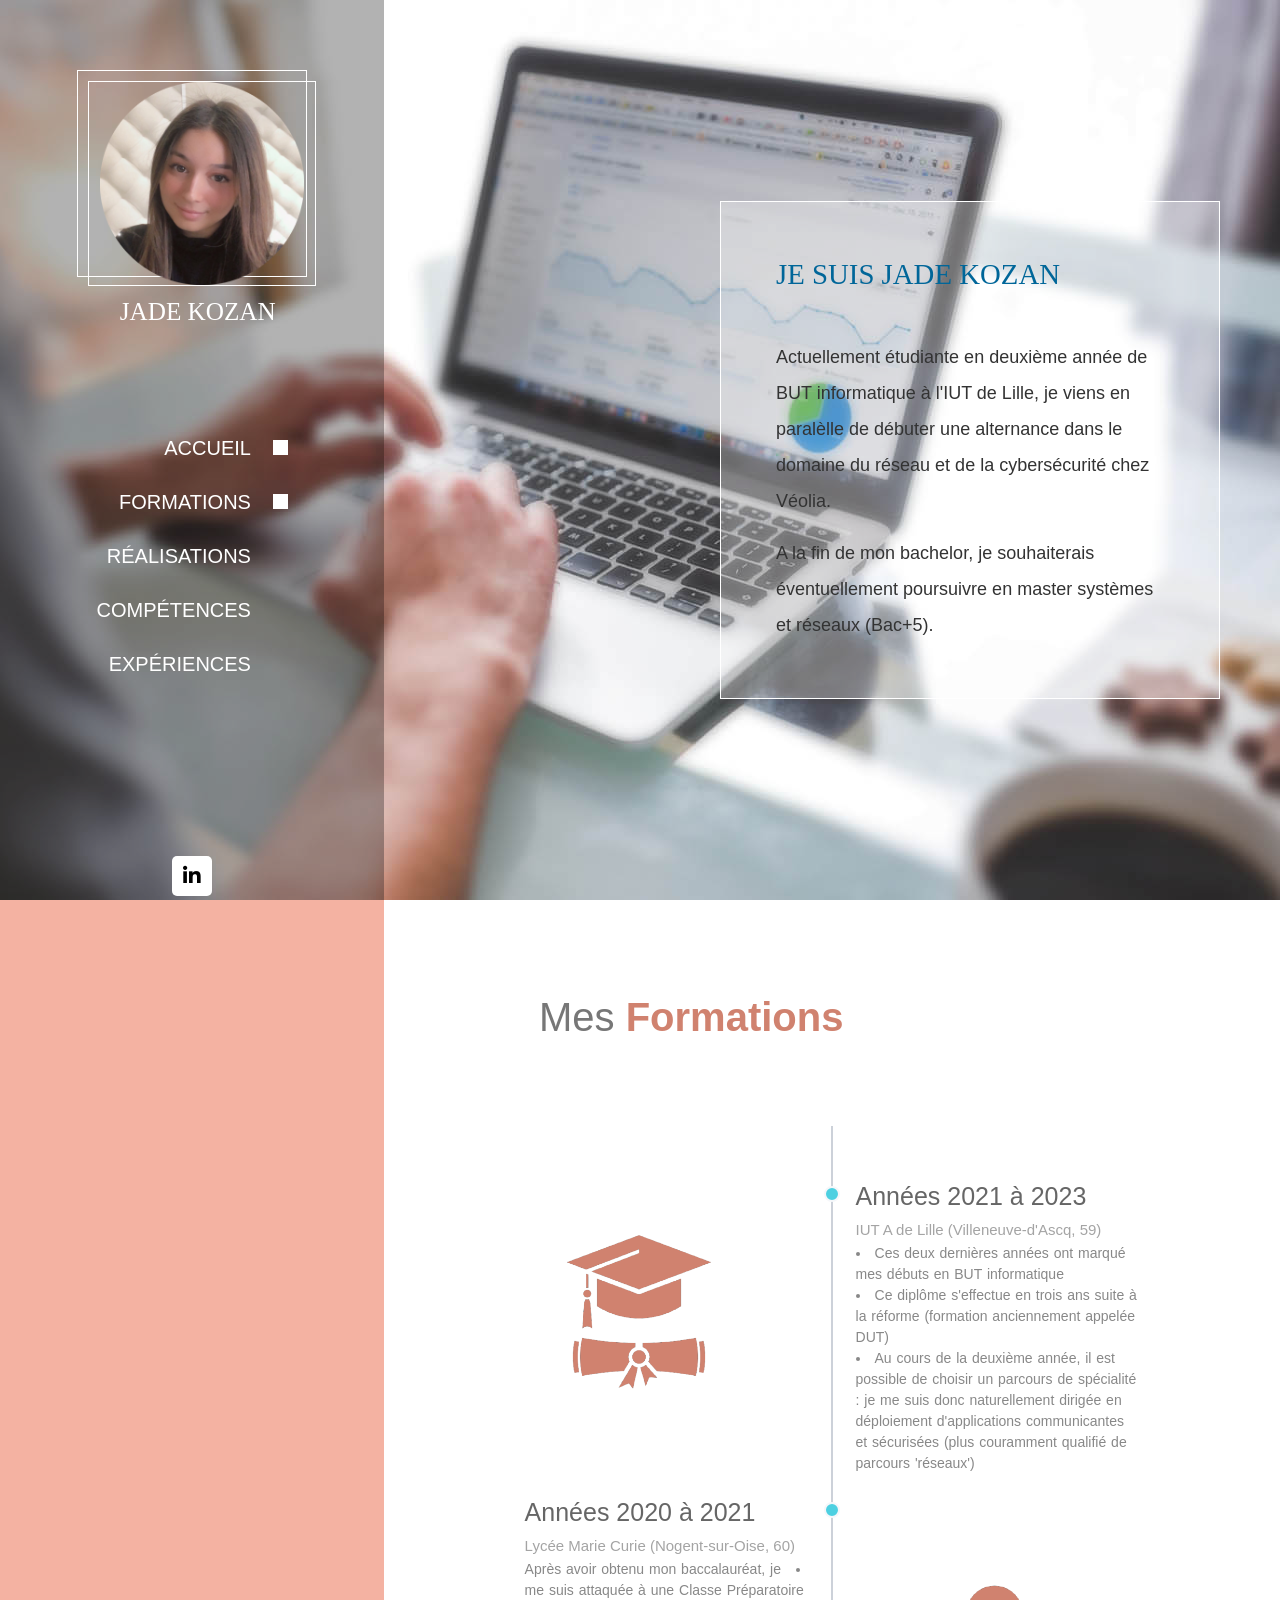
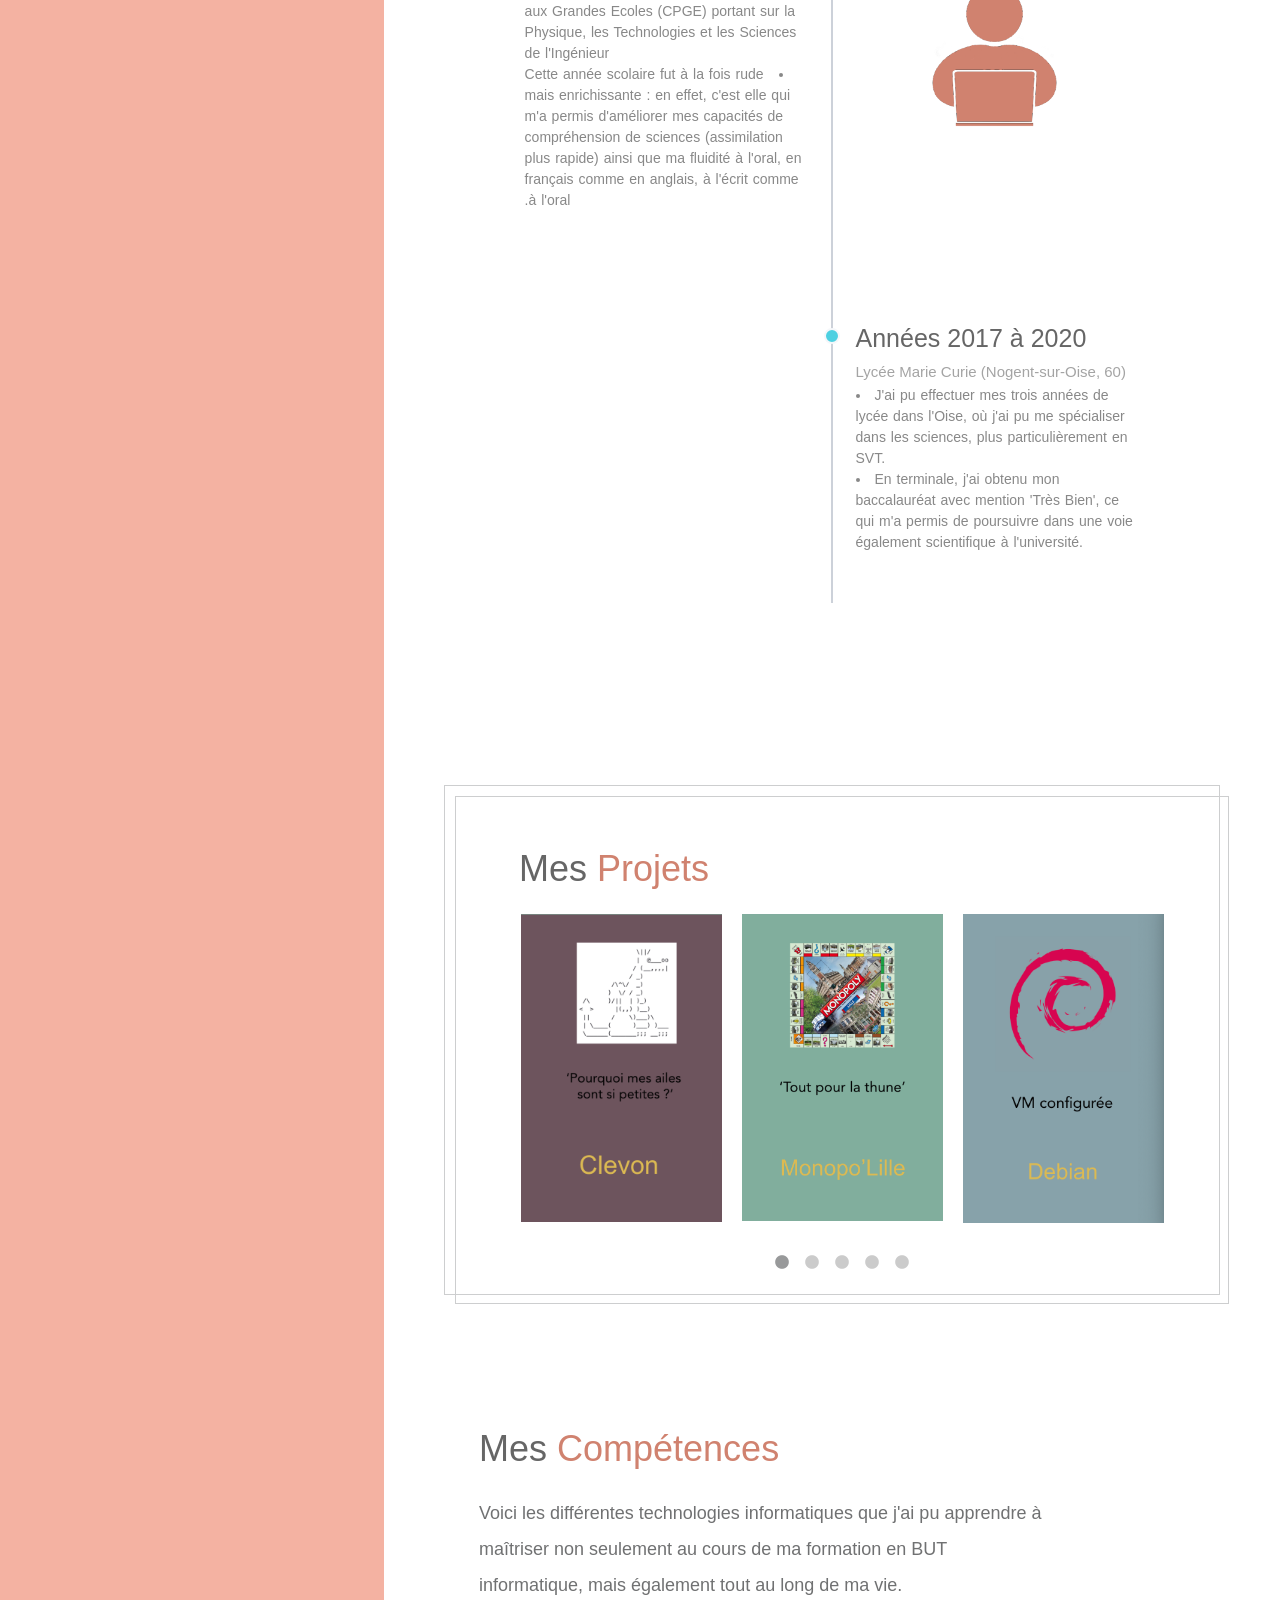
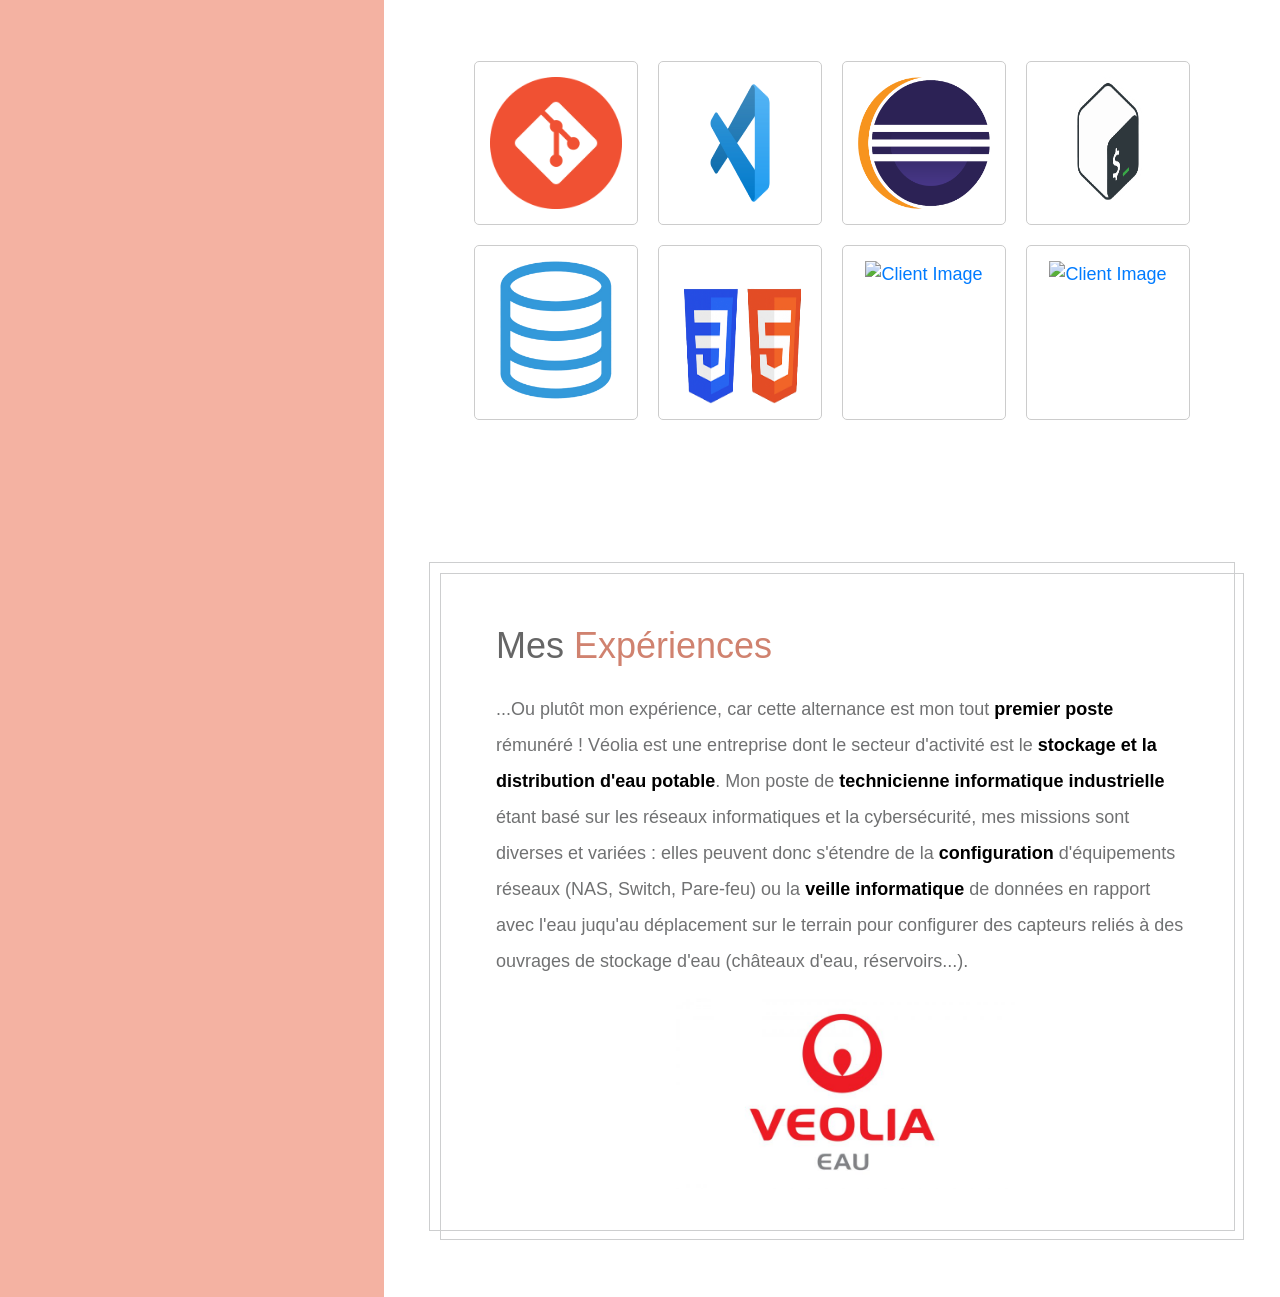
==== index.html @ c91336a3 "Add files via upload" ====
<!DOCTYPE html>
<html lang="fr">
  <head>
    <meta charset="UTF-8" />
    <meta name="viewport" content="width=device-width, initial-scale=1.0" />
    <meta http-equiv="X-UA-Compatible" content="ie=edge" />

    <title>Jade Kozan</title>
<!--
Jade Kozan
https://templatemo.com/tm-536-dream-pulse
-->
    <link rel="stylesheet" href="https://fonts.googleapis.com/css?family=Open+Sans:400,600" />
    <link rel="stylesheet" href="css/all.min.css" />
    <link rel="stylesheet" href="css/bootstrap.min.css" />
    <link rel="stylesheet" href="slick/slick.css"/>    
    <link rel="stylesheet" href="slick/slick-theme.css"/>    
    <link rel="stylesheet" href="css/magnific-popup.css">
    <link rel="stylesheet" href="css/templatemo-dream-pulse.css" />
  </head>
  <body>
    <main class="container-fluid">
      <div class="row">        
          <nav id="tmSidebar" class="tm-bg-black-transparent tm-sidebar">
            <button class="navbar-toggler" type="button" aria-label="Toggle navigation">
              <i class="fas fa-bars"></i>
            </button>
            <div class="tm-sidebar-sticky">
              <div class="tm-brand-box">
                <div class="tm-double-border-1">
                  <div class="tm-double-border-2">
                    <img id= "jade" src="img/gallery/10.png"></a>
                  </div>
                </div>
                  <div id="nom">JADE KOZAN</div> 
              </div>

              <ul id="tmMainNav" class="nav flex-column text-uppercase text-right tm-main-nav">
                <li class="nav-item">
                  <a href="#intro" class="nav-link active">
                    <span class="d-inline-block mr-3">Accueil</span>
                    <span class="d-inline-block tm-white-rect"></span>
                  </a>
                </li>
                <li class="nav-item">
                  <a href="#about" class="nav-link">
                    <span class="d-inline-block mr-3">Formations</span>
                    <span class="d-inline-block tm-white-rect"></span>
                  </a>
                </li>
                <li class="nav-item">
                  <a href="#work" class="nav-link">
                    <span class="d-inline-block mr-3">Réalisations</span>
                    <span class="d-inline-block tm-white-rect"></span>
                  </a>
                </li>
                <li class="nav-item">
                  <a href="#clients" class="nav-link">
                    <span class="d-inline-block mr-3">Compétences</span>
                    <span class="d-inline-block tm-white-rect"></span>
                  </a>
                </li>
                <li class="nav-item">
                  <a href="#talk" class="nav-link">
                    <span class="d-inline-block mr-3">Expériences</span>
                    <span class="d-inline-block tm-white-rect"></span>
                  </a>
                </li>
              </ul>
              <ul class="nav flex-row tm-social-links">
                <li class="nav-item">
                  <a href="https://www.linkedin.com/in/jade-kozan-492bb2215/" class="nav-link tm-social-link">
                    <i class="fab fa-linkedin-in"></i>
                  </a>
                </li>
              </ul>
              <footer class="text-center text-white small">
                <p class="mb--0 mb-2">2022 - Jade Kozan</p>
                <p class="mb--0 mb-2">jadeh.kozan@gmail.com</p>

              </footer>
            </div>
          </nav>
          
          <main role="main" class="ml-sm-auto col-12">
            <div
              class="parallax-window"
              data-parallax="scroll"
              data-image-src="img/dream-pulse-header.jpg">
              <div class="tm-section-wrap">
                <section id="intro" class="tm-section">
                    <div class="tm-bg-white-transparent tm-intro">
                        <h2 id="jk" class="tm-section-title mb-5 text-uppercase tm-color-primary">Je suis Jade Kozan</h2>
                        <p class="tm-color-gray">
                        Actuellement étudiante en deuxième année de BUT informatique à l'IUT de Lille, je viens en paralèlle de débuter une alternance dans le domaine du réseau et de la cybersécurité chez Véolia.
                        </p>
                        <p class="mb-0 tm-color-gray">
                          A la fin de mon bachelor, je souhaiterais éventuellement poursuivre en master systèmes et réseaux (Bac+5).
                        </p>
                    </div>              
                </section>
            </div>            
          </div>

          <div class="tm-section-wrap bg-white">
            <section id="about" class="row tm-section">
              
                <div class="tm-section-half"></div>    
                  <h1 id="forma">Mes <span class="rose">Formations</span></h1>
                  <link rel="stylesheet" href="css/frise.css" />
                  <div class="timeline-container">
                  <img id="chapeau" src="img/chapeau.png" alt="Our Work Image">
                    <div class="timeline-block timeline-block-right">
                      <div class="marker"></div>
                      <div class="timeline-content">
                        <h3>Années 2021 à 2023</h3>
                        <span>IUT A de Lille (Villeneuve-d'Ascq, 59)</span>
                          <li>Ces deux dernières années ont marqué mes débuts en BUT informatique</li>
                          <li>Ce diplôme s'effectue en trois ans suite à la réforme (formation anciennement appelée DUT)</li>
                          <li>Au cours de la deuxième année, il est possible de choisir un parcours de spécialité : je me suis donc naturellement dirigée en déploiement d'applications communicantes et sécurisées (plus couramment qualifié de parcours 'réseaux')</li>
                        
                      </div>
                    </div>
                  
                    <div class="timeline-block timeline-block-left">
                      <div class="marker"></div>
                      <div class="timeline-content">
                        
                        <h3>Années 2020 à 2021</h3>
                        <span>Lycée Marie Curie (Nogent-sur-Oise, 60)</span>
                        <li>Après avoir obtenu mon baccalauréat, je me suis attaquée à une Classe Préparatoire aux Grandes Ecoles (CPGE) portant sur la Physique, les Technologies et les Sciences de l'Ingénieur</li>
                        <li>Cette année scolaire fut à la fois rude mais enrichissante : en effet, c'est elle qui m'a permis d'améliorer mes capacités de compréhension de sciences (assimilation plus rapide) ainsi que ma fluidité à l'oral, en français comme en anglais, à l'écrit comme à l'oral.</li>
                      </div>
                    </div>

                    <img id="bonhomme" src="img/bonhomme.png" alt="Our Work Image">
                    
                    <div class="timeline-block timeline-block-right"> 
                      <div class="marker"></div>
                      <div class="timeline-content">
                        
                        <h3>Années 2017 à 2020</h3>
                        <span>Lycée Marie Curie (Nogent-sur-Oise, 60)</span>
                        <li>J'ai pu effectuer mes trois années de lycée dans l'Oise, où j'ai pu me spécialiser dans les sciences, plus particulièrement en SVT.</li>
                          <li>En terminale, j'ai obtenu mon baccalauréat avec mention 'Très Bien', ce qui m'a permis de poursuivre dans une voie également scientifique à l'université.</li>
                        
                        
                      </div>
                    </div>
                  
                  </div>       
                    
                </div>
              </div>
                </div>
              </div>
            </section>
          </div>
            
          <div class="tm-section-wrap bg-white">
            <section id="work" class="row tm-section">
              <div class="col-12">
                <div class="w-100 tm-double-border-1 tm-border-gray">
                    <div class="tm-double-border-2 tm-border-gray tm-box-pad">
                      <div class="tm-gallery-wrap">
                          <h2 class="tm-color-primary tm-section-title mb-4 ml-2" id="gris">Mes <span class="rose">Projets</span></h2>
                          <div class="tm-gallery">
                            <div class="tm-gallery-item">                        
                              <figure class="effect-bubba">
                                <img src="img/gallery/01.jpg" alt="Our Work Image" class="img-fluid">
                                <figcaption>
                                  <h2><span>Clevon</span></h2>
                                  <p>Jeu ludo-pédagogique en ijava à destination des enfants</p>
                                  <a href="https://gitlab.univ-lille.fr/antoine.ameloot.etu/clevon">View more</a>
                                </figcaption>
                              </figure>
                            </div>
                            <div class="tm-gallery-item">
                              <figure class="effect-bubba">
                                <img src="img/gallery/02.jpg" alt="Our Work Image" class="img-fluid">
                                <figcaption>
                                  <h2><span class="petit">Monopo'Lille</span></h2>
                                  <p>Un classique revisité sur le thème de Lille en Java</p>
                                  <a href="https://gitlab.univ-lille.fr/2022-projet-agile-de-rentree/groupe-6">View more</a>
                                </figcaption>
                              </figure>
                            </div>
                            <div class="tm-gallery-item">
                              <figure class="effect-bubba">
                                <img src="img/gallery/03.jpg" alt="Our Work Image" class="img-fluid">
                                <figcaption>
                                  <h2><span>Config système</span></h2>
                                  <p>Configuration d'un environnement Debian (VM)</p>
                                  <a href="https://gitlab.univ-lille.fr/jade.kozan.etu/reseaux/-/tree/main/rendu_final">View more</a>
                                </figcaption>
                              </figure>
                            </div>
                            <div class="tm-gallery-item">
                              <figure class="effect-bubba">
                                <img src="img/gallery/04.jpg" alt="Our Work Image" class="img-fluid">
                                <figcaption>
                                  <h2><span>JSX</span></h2>
                                  <p>Site web d'une société de cybersécurité </p>
                                  <a href="https://gitlab.univ-lille.fr/jade.kozan.etu/site-jsx">View more</a>
                                </figcaption>
                              </figure>
                            </div>
                            <div class="tm-gallery-item">
                              <figure class="effect-bubba">
                                <img src="img/gallery/05.jpg" alt="Our Work Image" class="img-fluid">
                                <figcaption>
                                  <h2><span class="petit">TransLille</span></h2>
                                  <p>Site web factice d'un service de mobilité pour les étudiants de Lille</p>
                                  <a href="https://gitlab.univ-lille.fr/jade.kozan.etu/translille-site">View more</a>
                                </figcaption>
                              </figure>
                            </div>
                          </div>
                      </div>                        
                    </div>                  
                  </div>     
              </div>         
            </section>
          </div>
            
          <div class="tm-section-wrap bg-white">
            <section id="clients" class="row tm-section">
              <div class="col-12 tm-section-pad">
                  <div class="tm-flex-item-left">
                      <div class="tm-w-80">
                          <h2 class="tm-color-primary tm-section-title mb-4" id="gris">Mes <span class="rose">Compétences</span></h2>
                          <p class="mb-5">
                            Voici les différentes technologies informatiques que j'ai pu apprendre à maîtriser non seulement au cours de ma formation en BUT informatique, mais également tout au long de ma vie.
                          </p>
                      </div>
                      
                      <div class="row tm-clients-images">
                        <div class="col-xl-3 col-lg-6 col-md-4 col-sm-6 tm-img-wrap">
                          <a href="https://git-scm.com/">
                            <img src="img/client-1.png" alt="Client Image" class="img-fluid tm-client-img"/>
                          </a>                          
                        </div>
                        <div class="col-xl-3 col-lg-6 col-md-4 col-sm-6 tm-img-wrap">
                          <a href="https://code.visualstudio.com/">
                            <img src="img/client-2.png" alt="Client Image" class="img-fluid tm-client-img" />
                          </a>                          
                        </div>
                        <div class="col-xl-3 col-lg-6 col-md-4 col-sm-6 tm-img-wrap">
                          <a href="https://www.eclipse.org/ide/">
                            <img src="img/client-3.png" alt="Client Image" class="img-fluid tm-client-img" />
                          </a>                          
                        </div>
                        <div class="col-xl-3 col-lg-6 col-md-4 col-sm-6 tm-img-wrap">
                          <a href="https://openclassrooms.com/fr/courses/7274161-administrez-un-systeme-linux/7529311-lancez-des-commandes-sous-bash">
                            <img src="img/client-4.png" alt="Client Image" class="img-fluid tm-client-img" />
                          </a>                          
                        </div>
                        <div class="col-xl-3 col-lg-6 col-md-4 col-sm-6 tm-img-wrap">
                            <a href="https://www.postgresql.org/">
                              <img src="img/client-5.png" alt="Client Image" class="img-fluid tm-client-img" />
                            </a>                          
                          </div>
                          <div class="col-xl-3 col-lg-6 col-md-4 col-sm-6 tm-img-wrap">
                            <a href="https://openclassrooms.com/fr/courses/1603881-creez-votre-site-web-avec-html5-et-css3">
                              <img src="img/client-6.png" alt="Client Image" class="img-fluid tm-client-img" />
                            </a>                          
                          </div>
                          <div class="col-xl-3 col-lg-6 col-md-4 col-sm-6 tm-img-wrap">
                            <a href="https://openclassrooms.com/fr/courses/19980-apprenez-a-programmer-en-c">
                              <img src="img/client-7.png" alt="Client Image" class="img-fluid tm-client-img" />
                            </a>                          
                          </div>
                          <div class="col-xl-3 col-lg-6 col-md-4 col-sm-6 tm-img-wrap">
                            <a href="https://www.java.com/fr/">
                              <img src="img/client-8.png" alt="Client Image" class="img-fluid tm-client-img" />
                            </a>                          
                          </div>
                      </div>
                  </div> 
              </div>                             
            </section>
          </div>
            
          <div class="tm-section-wrap bg-white">
            <section id="talk" class="row tm-section">
                  <div class="tm-double-border-1 tm-border-gray">
                    <div class="tm-double-border-2 tm-border-gray tm-box-pad">
                      <h2 class="tm-color-primary tm-section-title mb-4" id="gris">Mes <span class="rose">Expériences</span></h2>

                        
                        <div class="container"></div>
                        <p>...Ou plutôt mon expérience, car cette alternance est mon tout <span class="noir">premier poste</span> rémunéré !
                          Véolia est une entreprise dont le secteur d'activité est le <span class="noir">stockage et la distribution d'eau potable</span>.
                          Mon poste de <span class="noir">technicienne informatique industrielle</span> étant basé sur les réseaux informatiques et la cybersécurité, mes missions sont diverses et variées :
                           elles peuvent donc s'étendre de la <span class="noir">configuration</span> d'équipements réseaux (NAS, Switch, Pare-feu) ou la <span class="noir">veille informatique</span> de données en rapport avec 
                           l'eau juqu'au déplacement sur le terrain pour configurer des capteurs reliés à des ouvrages de stockage d'eau (châteaux d'eau, réservoirs...).</p>
                        <img class="imgs" id="veolia" src="img/veolia.jpeg" alt="image">
                      </div>



                    </div>                    
                  </div>                  
                </div>
              </section>
          </div>
        </main>        
      </div>
    </div>
    <script src="js/jquery.min.js"></script>
    <script src="js/jquery.singlePageNav.min.js"></script>
    <script src="js/parallax.min.js"></script>
    <script src="slick/slick.min.js"></script>
    <script src="js/jquery.magnific-popup.min.js"></script>
    <script src="js/templatemo-scripts.js"></script>
  </body>
</html>
---- css/templatemo-dream-pulse.css ----
body {
  font-family: "Open Sans", Arial, Helvetica, sans-serif;
  font-size: 18px;
  font-weight: 400;
  overflow-x: hidden;
  color: #707172;
  background-color: #f4b2a2;
}

p {
  line-height: 2;
}

a {
  transition: all 0.3s ease;
}

.container-fluid {
  padding-left: 0;
  padding-right: 0;
}

.small {
  font-size: 0.95rem;
}

.tm-color-primary {
  color: #069;
}

.tm-color-gray {
  color: #333;
}

.tm-bg-black-transparent {
  background-color: rgba(0, 0, 0, 0.3);
}

.tm-bg-white-transparent {
  background-color: rgba(255, 255, 255, 0.3);
  border: 1px solid white;
}

.tm-intro {
  max-width: 500px;
  width: 100%;
  padding: 55px;
  margin-right: 0;
  margin-left: auto;
}

.tm-section-title {
  font-size: 1.6rem;
}

.parallax-window {
  min-height: 662px;
  background: transparent;
}

.tm-section {
  display: flex;
  align-items: center;
  height: auto;
  max-width: 1275px;
  padding: 66px 60px;
}

#intro {
  min-height: 100vh;
  max-width: none;
}

.tm-brand {
  font-size: 2.6rem;
}

.tm-brand-box {
  box-sizing: content-box;
  width: 100%;
  max-width: 230px;
  min-height: 160px;
  color: white;
  text-align: center;
  margin: 70px auto 90px;
}

.tm-double-border-1,
.tm-double-border-2 {
  border: 1px solid #fff;
  position: relative;
}

.tm-double-border-2 {
  top: 10px;
  left: 10px;
}

.tm-border-gray {
  border-color: #cdcecf;
}

.tm-box-pad {
  padding: 50px 55px;
}

.tm-brand {
  padding: 30px;
}

.tm-sidebar {
  position: fixed;
  top: 0;
  bottom: 0;
  left: 0;
  z-index: 100;
  padding-left: 70px;
  padding-right: 70px;
  width: 400px;
  max-width: 400px;
}

/* Hide scrollbar */
.tm-sidebar {
  overflow-y: scroll;
  scrollbar-width: none; /* Firefox */
  -ms-overflow-style: none; /* IE 10+ */
}
.tm-sidebar::-webkit-scrollbar {
  /* WebKit */
  width: 0;
  height: 0;
}

.tm-sidebar-sticky {
  display: flex;
  flex-direction: column;
  align-items: center;
  justify-content: center;
}

.tm-section-wrap {
  width: calc(100% - 400px);
  margin-left: auto;
  margin-right: 0;
}

.tm-main-nav > li > a {
  color: white;
}

.tm-main-nav {
  margin-bottom: 160px;
}

.tm-white-rect {
  display: block;
  width: 15px;
  height: 15px;
  background-color: white;
}

.nav-link {
  font-size: 1.25rem;
  padding-top: 12px;
  padding-bottom: 12px;
}

.nav-link .tm-white-rect {
  opacity: 0;
  transition: all 0.3s ease;
}

.nav-link.current .tm-white-rect,
.nav-link:hover .tm-white-rect {
  opacity: 1;
}

.tm-main-nav .nav-link:hover {
  animation-name: blinker;
  animation-duration: 0.5s;
  animation-timing-function: ease-in-out;
  animation-iteration-count: infinite;
}

@keyframes blinker {
  0% {
    opacity: 1;
  }
  50% {
    opacity: 0.1;
  }
  100% {
    opacity: 1;
  }
}

.tm-social-links {
  margin-bottom: 27px;
}

.tm-social-link {
  width: 40px;
  height: 40px;
  color: black;
  background-color: white;
  margin: 8px;
  border-radius: 5px;
  padding: 0;
  display: flex;
  align-items: center;
  justify-content: center;
}

.tm-social-link:hover,
.tm-social-link:focus {
  background-color: #069;
  color: white;
}

.tm-footer-link {
  color: white;
}

.tm-footer-link:hover {
  color: #F93;
  text-decoration: none;
}

.tm-section-half {
  padding: 55px;
}

.tm-section-icon {
  color: #369;
  width: 120px;
  height: 120px;
  display: flex;
  align-items: center;
  justify-content: center;
}

/* Our Work */

.tm-gallery-wrap {
  max-width: 1040px;
  margin-left: auto;
  margin-right: auto;
}

@media (max-width: 1600px) {
  .tm-gallery-wrap {
    max-width: 780px;
  }
}

@media (max-width: 1200px) {
  .tm-gallery-wrap {
    max-width: 520px;
  }
}

@media (max-width: 991px) {
  .tm-gallery-wrap {
    max-width: 780px;
  }
}

@media (max-width: 767px) {
  .tm-gallery-wrap {
    max-width: 520px;
  }
}

@media (max-width: 480px) {
  .tm-gallery-wrap {
    max-width: 260px;
  }
}

.tm-gallery-item {
  padding-left: 10px;
  padding-right: 10px;
}

.slick-dots {
  bottom: -50px;
}

.slick-dots li button:before {
  font-size: 16px;
  opacity: 0.2;
}

.slick-dots li.slick-active button:before {
  color: #98999a;
  opacity: 1;
}

/* 
  Gallery Item Hover Effect
  https://tympanus.net/codrops/2014/06/19/ideas-for-subtle-hover-effects/
*/

/* Common style */
.tm-gallery-item figure {
  position: relative;
  float: left;
  overflow: hidden;
  margin-bottom: 0;
  background: #3085a3;
  text-align: center;
  cursor: pointer;
}

.tm-gallery-item figure img {
  position: relative;
  display: block;
  min-height: 100%;
  max-width: 100%;
  opacity: 0.8;
}

.tm-gallery-item figure figcaption {
  padding: 1em;
  color: #fff;
  text-transform: uppercase;
  font-size: 1.25em;
  -webkit-backface-visibility: hidden;
  backface-visibility: hidden;
}

.tm-gallery-item figure figcaption::before,
.tm-gallery-item figure figcaption::after {
  pointer-events: none;
}

.tm-gallery-item figure figcaption,
.tm-gallery-item figure figcaption > a {
  position: absolute;
  top: 0;
  left: 0;
  width: 100%;
  height: 100%;
  display: flex;
  flex-direction: column;
  justify-content: center;
}

/* Anchor will cover the whole item by default */
/* For some effects it will show as a button */
.tm-gallery-item figure figcaption > a {
  z-index: 1000;
  text-indent: 200%;
  white-space: nowrap;
  font-size: 0;
  opacity: 0;
}

.tm-gallery-item figure h2 {
  word-spacing: -0.15em;
  font-weight: 300;
}

.tm-gallery-item figure h2 span {
  font-weight: 800;
}

.tm-gallery-item figure h2,
.tm-gallery-item figure p {
  margin: 0;
}

.tm-gallery-item figure p {
  letter-spacing: 1px;
  font-size: 68.5%;
}

/*---------------*/
/***** Bubba *****/
/*---------------*/

figure.effect-bubba {
  background: #069;
}

figure.effect-bubba img {
  opacity: 1;
  -webkit-transition: opacity 0.35s;
  transition: opacity 0.35s;
}

figure.effect-bubba:hover img {
  opacity: 0.4;
}

figure.effect-bubba figcaption::before,
figure.effect-bubba figcaption::after {
  position: absolute;
  top: 15px;
  right: 15px;
  bottom: 15px;
  left: 15px;
  content: "";
  opacity: 0;
  -webkit-transition: opacity 0.35s, -webkit-transform 0.35s;
  transition: opacity 0.35s, transform 0.35s;
}

figure.effect-bubba figcaption::before {
  border-top: 1px solid #fff;
  border-bottom: 1px solid #fff;
  -webkit-transform: scale(0, 1);
  transform: scale(0, 1);
}

figure.effect-bubba figcaption::after {
  border-right: 1px solid #fff;
  border-left: 1px solid #fff;
  -webkit-transform: scale(1, 0);
  transform: scale(1, 0);
}

figure.effect-bubba h2 {
  font-size: 1.5rem;
  margin-bottom: 30px;
  opacity: 0;
  -webkit-transition: -webkit-transform 0.35s;
  transition: transform 0.35s;
  -webkit-transform: translate3d(0, -20px, 0);
  transform: translate3d(0, -20px, 0);
}

figure.effect-bubba p {
  width: 100%;
  padding: 10px;
  opacity: 0;
  -webkit-transition: opacity 0.35s, -webkit-transform 0.35s;
  transition: opacity 0.35s, transform 0.35s;
  -webkit-transform: translate3d(0, 20px, 0);
  transform: translate3d(0, 20px, 0);
}

figure.effect-bubba:hover figcaption::before,
figure.effect-bubba:hover figcaption::after {
  opacity: 1;
  -webkit-transform: scale(1);
  transform: scale(1);
}

figure.effect-bubba:hover h2,
figure.effect-bubba:hover p {
  opacity: 1;
  -webkit-transform: translate3d(0, 0, 0);
  transform: translate3d(0, 0, 0);
}

/* Clients */
.tm-section-pad {
  padding-left: 50px;
  padding-right: 50px;
}

.tm-clients-images {
  max-width: 1040px;
}

.tm-w-80 {
  max-width: 80%;
}

.tm-flex-item-left {
  align-self: flex-start;
}

.tm-img-wrap {
  padding: 10px;
}

.tm-img-wrap a {
  display: flex;
  align-items: center;
  justify-content: center;
  border: 1px solid #ccc;
  border-radius: 5px;
  padding: 15px;
  width: 240px;
  height: 120px;
}

.tm-contact-form-wrap {
  display: flex;
  align-items: center;
  justify-content: center;
}

.tm-contact-form {
  max-width: 305px;
  width: 100%;
}

.form-group {
  margin-bottom: 40px;
}

.tm-btn-primary {
  color: #707172;
  border-bottom: 1px solid #cdcecf;
  padding: 10px 18px;
  position: relative;
}

.tm-btn-primary:hover,
.tm-btn-primary:active {
  color: #fff;
  background-color: #999;
}

.tm-btn-primary:after {
  width: 100%;
  height: 0%;
  top: 0;
  left: 0;
  background: #cdcecf;
  content: "";
  position: absolute;
  z-index: -1;
  -webkit-transition: all 0.3s;
  -moz-transition: all 0.3s;
  transition: all 0.3s;
}

.tm-btn-primary:hover:after,
.tm-btn-primary:active:after {
  height: 100%;
}

.form-control:focus {
  outline: none;
  box-shadow: none;
}

@media (max-width: 1600px) {
  .tm-sidebar {
    width: 30%;
    max-width: none;
    padding-left: 30px;
    padding-right: 30px;
  }

  .tm-social-link {
    margin: 5px;
  }

  .tm-section-wrap {
    width: 70%;
  }

  .tm-img-wrap a {
    width: 100%;
    height: 100%;
  }
}

.navbar-toggler {
  display: none;
}

@media (max-width: 991px) {
  .tm-bg-black-transparent {
    background-color: rgba(0, 0, 0, 0.5);
  }

  .tm-brand-box {
    margin-top: 30px;
    margin-bottom: 30px;
    max-width: 200px;
    min-height: 100px;
  }

  .tm-brand {
    padding: 20px 30px;
  }

  .tm-main-nav {
    margin-bottom: 60px;
  }

  .tm-social-links {
    margin-bottom: 30px;
  }

  footer p {
    line-height: 1;
  }

  .tm-sidebar {
    width: 250px;
    left: -250px;
    padding: 15px;
    transition: all 0.3s ease;
  }

  .navbar-toggler {
    display: block;
    position: fixed;
    left: 0;
    top: 0;
    background-color: rgba(0, 0, 0, 0.5);
    color: white;
    padding: 10px 15px;
    transition: all 0.3s ease;
    border-radius: 0;
    border-top-right-radius: 5px;
    border-bottom-right-radius: 5px;
    top: 5px;
  }

  .navbar-toggler:focus {
    outline: none;
  }

  .tm-sidebar.show {
    left: 0;
  }

  .tm-sidebar.show .navbar-toggler {
    left: 250px;
  }

  .tm-section-wrap {
    width: 100%;
  }

  figure.effect-bubba h2 {
    font-size: 1.1rem;
    margin-bottom: 25px;
  }

  .tm-gallery-item figure p {
    font-size: 63%;
    padding: 0;
    line-height: 1.5;
  }
}

@media (max-width: 767px) {
  .tm-section {
    padding: 30px;
  }
}

@media (max-width: 554px) {
  .tm-section {
    padding: 15px;
  }
}

@media (max-width: 383px) {
  .slick-dots {
    bottom: -40px;
  }

  .tm-box-pad {
    padding: 50px 30px;
  }
}

#jade{
  width: 90%;
}

#nom{
  padding-top: 7%;
  padding-left: 5%;
  font-size: 140%;
  font-family:'Times New Roman', Times, serif;
  font-style: normal;
}

#jk{
  font-family: 'Avenir Next';
  font-size:160%;
}

.rose{
  color:#d0826f;
}

#gris{
  color:#666;
  font-size: 200%;
}

.container{
  display:flex;
}


#veolia{
  width: 50%;
  height:50%;
  margin-left:25%;
}

.noir{
  color:black;
  font-family: 'Arial';
  font-weight: bolder;
}

/*#ileo{
  width: 15%;
  height:15%;
}*/

#chapeau{
  width: 40%;
  height:40%;
  margin-bottom:9%;
}

.petit{
  font-size:83%;
}

#bonhomme{
  width: 48%;
  height:48%;
  margin-bottom:18%;
}
---- css/frise.css ----
body {
    margin: 0;
    font-family: 'Roboto', sans-serif;
 }
 
 h1 {
    text-align: center;
    font-weight: 300;
    color: #777
 }
 
 h1 span {
    font-weight: 600;
 }
 
 .timeline-container {
    width: 80%;
    padding: 50px 0;
    margin: 50px auto;
    position: relative;
    overflow: hidden;
 }
 .timeline-container:before { /*This is the line down the middle*/
    content: '';
    position: absolute;
    top: 0;
    left: 50%;
    margin-left: -1px;
    width: 2px;
    height: 100%;
    background: #CCD1D9;
    z-index: 1
 }
 .timeline-block {
    width: -webkit-calc(50% + 8px);
    width: -moz-calc(50% + 8px);
    width: calc(50% + 8px);
    display: -webkit-box;
    display: -webkit-flex;
    display: -moz-box;
    display: flex;
    -webkit-box-pack: justify;
    -webkit-justify-content: space-between;
    -moz-box-pack: justify;
    justify-content: space-between;
    clear: both;
 }
 .timeline-block-right {
    float: right;
 }
 .timeline-block-left {
    float: left;
    direction: rtl
 }
 .marker {
    width: 16px;
    height: 16px;
    border-radius: 50%;
    border: 2px solid #F5F7FA;
    background: #4DD0E1;
    margin-top: 10px;
    z-index: 9999
 }
 .timeline-content {
    width: 95%;
    padding: 0 15px;
    color: #666;
 }
 .timeline-content h3 {
    margin-top: 5px;
    margin-bottom: 5px;
    font-size: 25px;
    font-weight: 500
 }
 .timeline-content span {
    font-size: 15px;
    color: #a4a4a4;
 }
 .timeline-content p {
    font-size: 14px;
    line-height: 1.5em;
    word-spacing: 1px;
    color: #888;
 }

 .timeline-content li {
   font-size: 14px;
   line-height: 1.5em;
   word-spacing: 1px;
   color: #888;
}
 @media screen and (max-width: 768px) {
    .timeline-container:before {
       left: 8px;
       width: 2px;
    }
    .timeline-block {
       width: 100%;
       margin-bottom: 30px;
    }
    .timeline-block-right {
       float: none;
    }
    .timeline-block-left {
       float: none;
       direction: ltr;
    }
 }
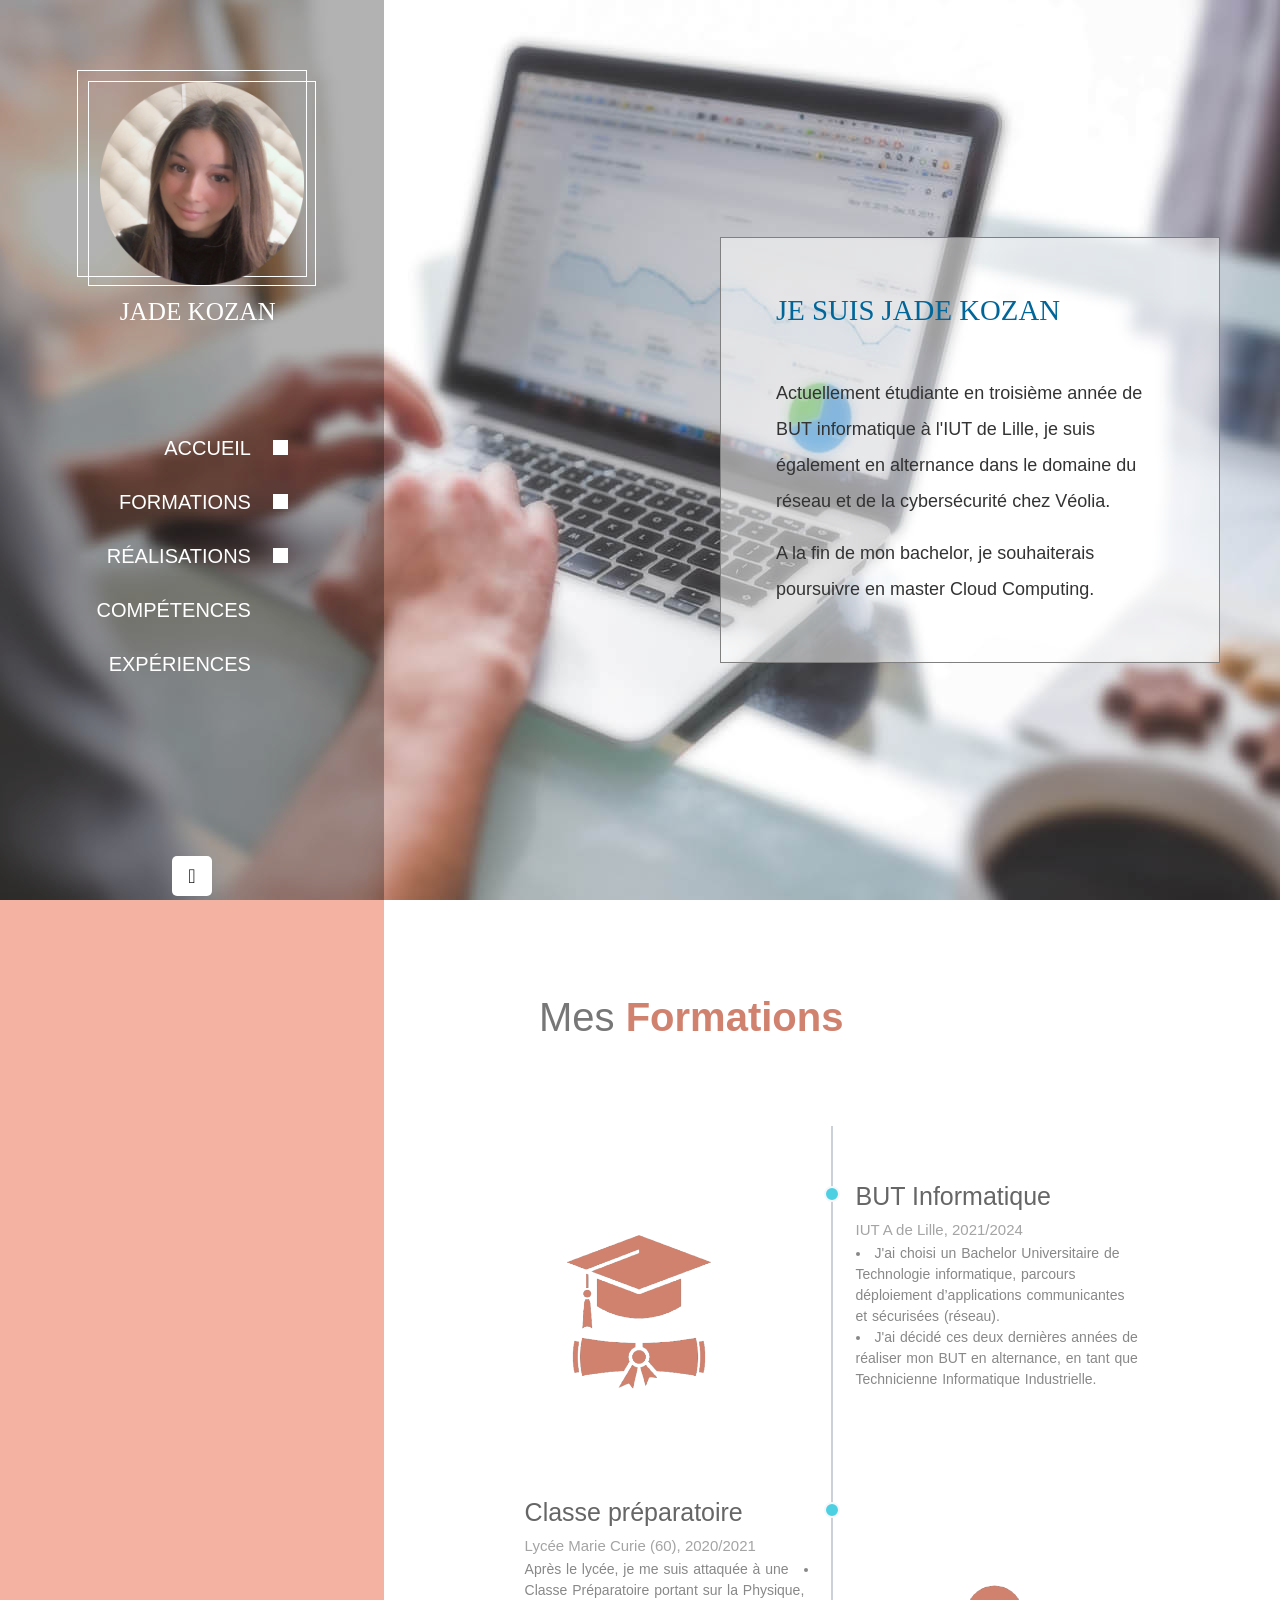
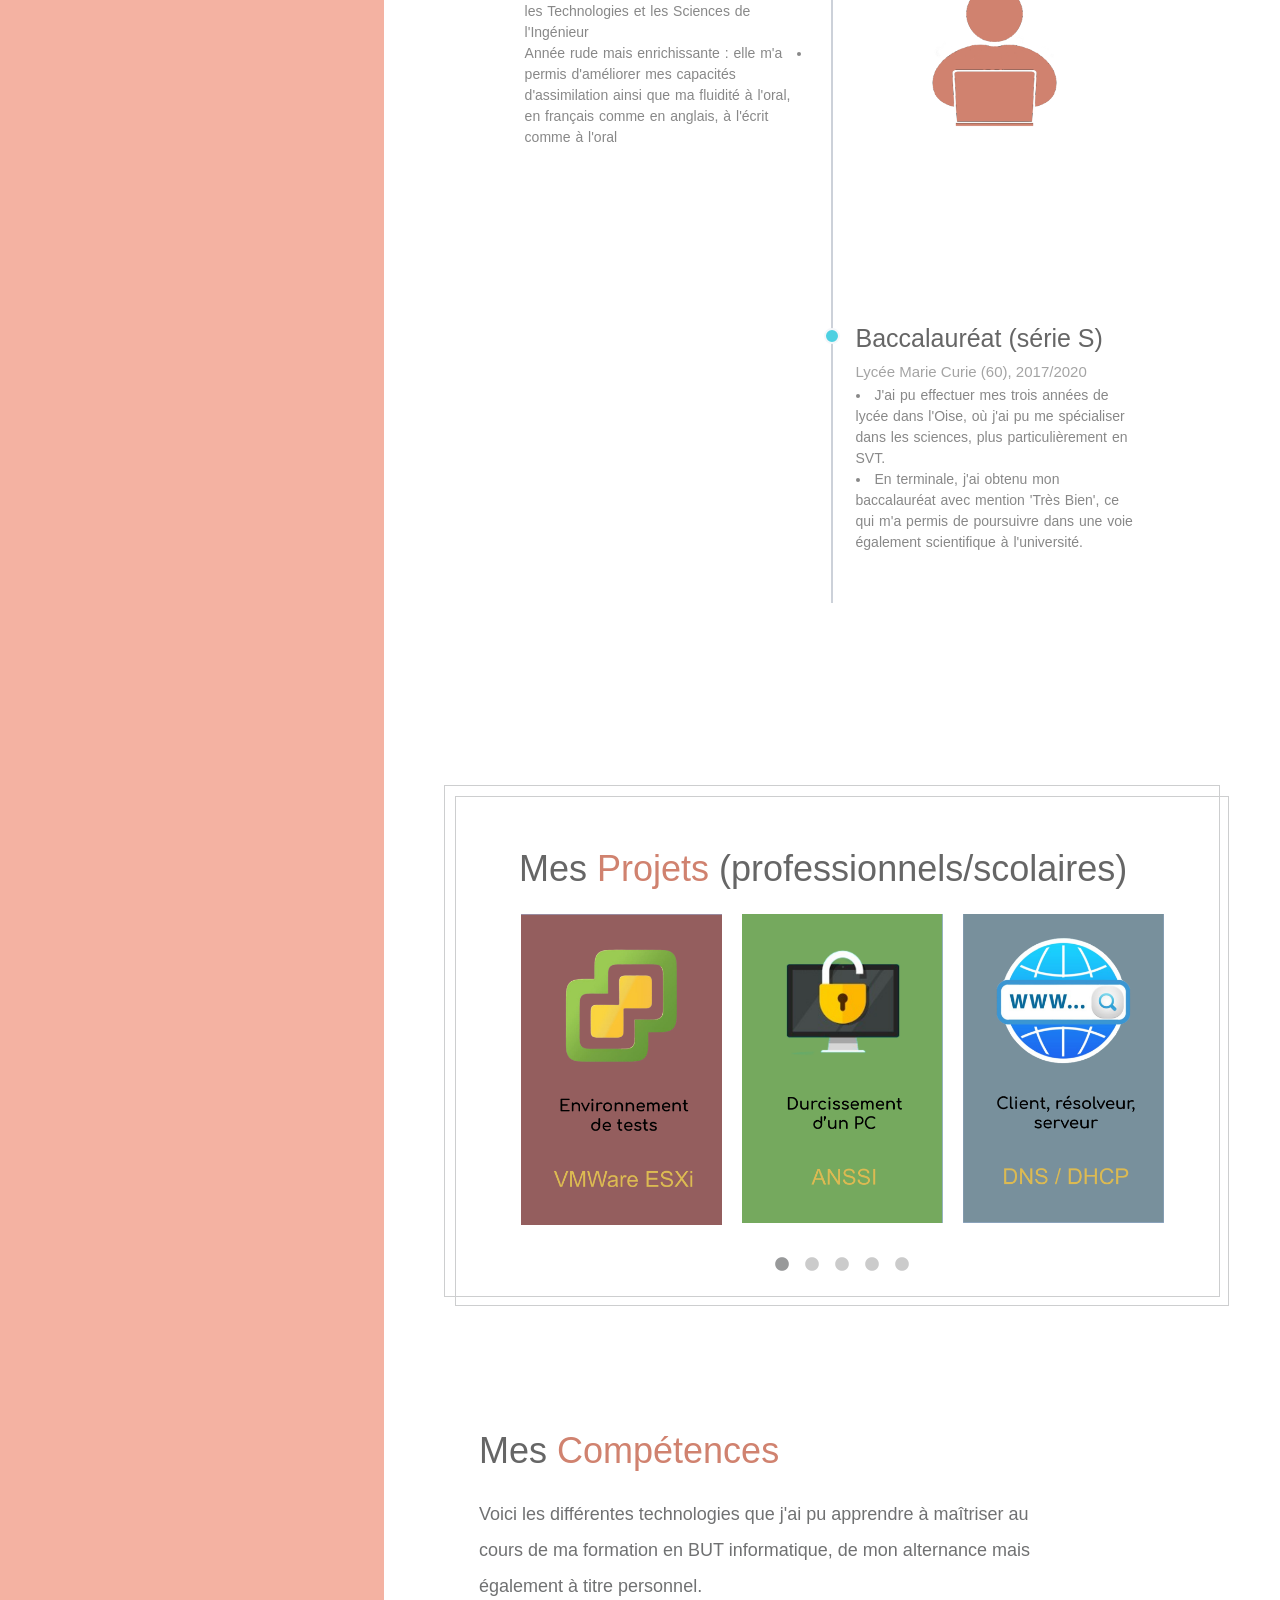
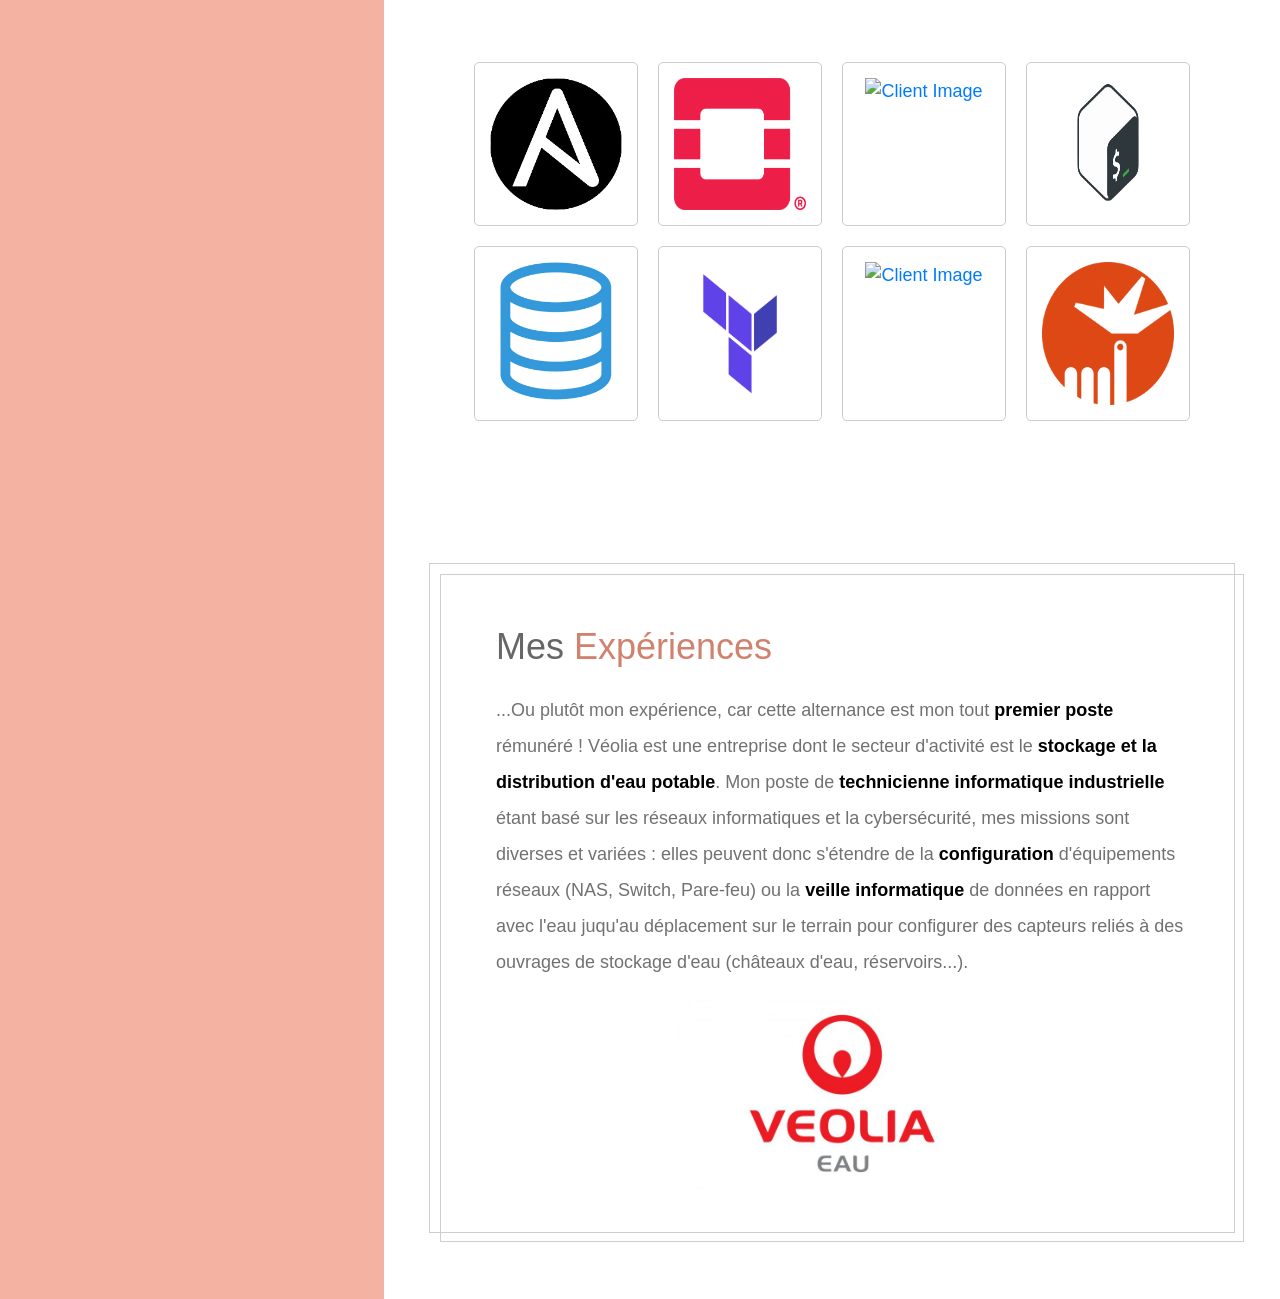
==== commit e0d54788: "portfolio v2" ====
--- a/index.html
+++ b/index.html
@@ -75,7 +75,7 @@
                 </li>
               </ul>
               <footer class="text-center text-white small">
-                <p class="mb--0 mb-2">2022 - Jade Kozan</p>
+                <p class="mb--0 mb-2">2024 - Jade Kozan</p>
                 <p class="mb--0 mb-2">jadeh.kozan@gmail.com</p>
 
               </footer>
@@ -92,10 +92,10 @@
                     <div class="tm-bg-white-transparent tm-intro">
                         <h2 id="jk" class="tm-section-title mb-5 text-uppercase tm-color-primary">Je suis Jade Kozan</h2>
                         <p class="tm-color-gray">
-                        Actuellement étudiante en deuxième année de BUT informatique à l'IUT de Lille, je viens en paralèlle de débuter une alternance dans le domaine du réseau et de la cybersécurité chez Véolia.
+                        Actuellement étudiante en troisième année de BUT informatique à l'IUT de Lille, je suis également en alternance dans le domaine du réseau et de la cybersécurité chez Véolia.
                         </p>
                         <p class="mb-0 tm-color-gray">
-                          A la fin de mon bachelor, je souhaiterais éventuellement poursuivre en master systèmes et réseaux (Bac+5).
+                          A la fin de mon bachelor, je souhaiterais poursuivre en master Cloud Computing.
                         </p>
                     </div>              
                 </section>
@@ -113,11 +113,10 @@
                     <div class="timeline-block timeline-block-right">
                       <div class="marker"></div>
                       <div class="timeline-content">
-                        <h3>Années 2021 à 2023</h3>
-                        <span>IUT A de Lille (Villeneuve-d'Ascq, 59)</span>
-                          <li>Ces deux dernières années ont marqué mes débuts en BUT informatique</li>
-                          <li>Ce diplôme s'effectue en trois ans suite à la réforme (formation anciennement appelée DUT)</li>
-                          <li>Au cours de la deuxième année, il est possible de choisir un parcours de spécialité : je me suis donc naturellement dirigée en déploiement d'applications communicantes et sécurisées (plus couramment qualifié de parcours 'réseaux')</li>
+                        <h3>BUT Informatique</h3>
+                        <span>IUT A de Lille, 2021/2024</span>
+                          <li>J'ai choisi un Bachelor Universitaire de Technologie informatique, parcours déploiement d’applications communicantes et sécurisées (réseau).</li>
+                          <li>J'ai décidé ces deux dernières années de réaliser mon BUT  en alternance, en tant que Technicienne Informatique Industrielle.</li>
                         
                       </div>
                     </div>
@@ -126,10 +125,10 @@
                       <div class="marker"></div>
                       <div class="timeline-content">
                         
-                        <h3>Années 2020 à 2021</h3>
-                        <span>Lycée Marie Curie (Nogent-sur-Oise, 60)</span>
-                        <li>Après avoir obtenu mon baccalauréat, je me suis attaquée à une Classe Préparatoire aux Grandes Ecoles (CPGE) portant sur la Physique, les Technologies et les Sciences de l'Ingénieur</li>
-                        <li>Cette année scolaire fut à la fois rude mais enrichissante : en effet, c'est elle qui m'a permis d'améliorer mes capacités de compréhension de sciences (assimilation plus rapide) ainsi que ma fluidité à l'oral, en français comme en anglais, à l'écrit comme à l'oral.</li>
+                        <h3>Classe préparatoire</h3>
+                        <span>Lycée Marie Curie (60), 2020/2021</span>
+                        <li>Après le lycée, je me suis attaquée à une Classe Préparatoire portant sur la Physique, les Technologies et les Sciences de l'Ingénieur</li>
+                        <li>Année rude mais enrichissante : elle m'a permis d'améliorer mes capacités d'assimilation ainsi que ma fluidité à l'oral, en français comme en anglais, à l'écrit comme à l'oral</li>
                       </div>
                     </div>
 
@@ -139,8 +138,8 @@
                       <div class="marker"></div>
                       <div class="timeline-content">
                         
-                        <h3>Années 2017 à 2020</h3>
-                        <span>Lycée Marie Curie (Nogent-sur-Oise, 60)</span>
+                        <h3>Baccalauréat (série S)</h3>
+                        <span>Lycée Marie Curie (60), 2017/2020</span>
                         <li>J'ai pu effectuer mes trois années de lycée dans l'Oise, où j'ai pu me spécialiser dans les sciences, plus particulièrement en SVT.</li>
                           <li>En terminale, j'ai obtenu mon baccalauréat avec mention 'Très Bien', ce qui m'a permis de poursuivre dans une voie également scientifique à l'université.</li>
                         
@@ -163,14 +162,14 @@
                 <div class="w-100 tm-double-border-1 tm-border-gray">
                     <div class="tm-double-border-2 tm-border-gray tm-box-pad">
                       <div class="tm-gallery-wrap">
-                          <h2 class="tm-color-primary tm-section-title mb-4 ml-2" id="gris">Mes <span class="rose">Projets</span></h2>
+                          <h2 class="tm-color-primary tm-section-title mb-4 ml-2" id="gris">Mes <span class="rose">Projets</span> (professionnels/scolaires)</h2>
                           <div class="tm-gallery">
                             <div class="tm-gallery-item">                        
                               <figure class="effect-bubba">
                                 <img src="img/gallery/01.jpg" alt="Our Work Image" class="img-fluid">
                                 <figcaption>
-                                  <h2><span>Clevon</span></h2>
-                                  <p>Jeu ludo-pédagogique en ijava à destination des enfants</p>
+                                  <h2><span>Réseau VMWare</span></h2>
+                                  <p>Création d’une architecture de tests de nouvelles technologies</p>
                                   <a href="https://gitlab.univ-lille.fr/antoine.ameloot.etu/clevon">View more</a>
                                 </figcaption>
                               </figure>
@@ -179,8 +178,8 @@
                               <figure class="effect-bubba">
                                 <img src="img/gallery/02.jpg" alt="Our Work Image" class="img-fluid">
                                 <figcaption>
-                                  <h2><span class="petit">Monopo'Lille</span></h2>
-                                  <p>Un classique revisité sur le thème de Lille en Java</p>
+                                  <h2><span class="petit">Durcissement<br>d'un PC</span></h2>
+                                  <p>renforcement d’une base de données (Linux) basé sur l’ANSSI</p>
                                   <a href="https://gitlab.univ-lille.fr/2022-projet-agile-de-rentree/groupe-6">View more</a>
                                 </figcaption>
                               </figure>
@@ -189,9 +188,9 @@
                               <figure class="effect-bubba">
                                 <img src="img/gallery/03.jpg" alt="Our Work Image" class="img-fluid">
                                 <figcaption>
-                                  <h2><span>Config système</span></h2>
-                                  <p>Configuration d'un environnement Debian (VM)</p>
-                                  <a href="https://gitlab.univ-lille.fr/jade.kozan.etu/reseaux/-/tree/main/rendu_final">View more</a>
+                                  <h2><span class="petit">Configuration<br>DNS et DHCP</span></h2>
+                                  <p>client, résolveur, serveurs et distribution d'adresses IP</p>
+                                  <a href="https://gitlab.univ-lille.fr/jade.kozan.etu/dns/-/tree/main">View more</a>
                                 </figcaption>
                               </figure>
                             </div>
@@ -199,8 +198,8 @@
                               <figure class="effect-bubba">
                                 <img src="img/gallery/04.jpg" alt="Our Work Image" class="img-fluid">
                                 <figcaption>
-                                  <h2><span>JSX</span></h2>
-                                  <p>Site web d'une société de cybersécurité </p>
+                                  <h2><span>HAproxy</span></h2>
+                                  <p>Instauration d'un système de basculement de connexion</p>
                                   <a href="https://gitlab.univ-lille.fr/jade.kozan.etu/site-jsx">View more</a>
                                 </figcaption>
                               </figure>
@@ -209,9 +208,9 @@
                               <figure class="effect-bubba">
                                 <img src="img/gallery/05.jpg" alt="Our Work Image" class="img-fluid">
                                 <figcaption>
-                                  <h2><span class="petit">TransLille</span></h2>
-                                  <p>Site web factice d'un service de mobilité pour les étudiants de Lille</p>
-                                  <a href="https://gitlab.univ-lille.fr/jade.kozan.etu/translille-site">View more</a>
+                                  <h2><span>Protocole SNMP</span></h2>
+                                  <p>Structure SNMP comprenant des agents et un manager</p>
+                                  <a href="https://gitlab.univ-lille.fr/jade.kozan.etu/site-jsx">View more</a>
                                 </figcaption>
                               </figure>
                             </div>
@@ -230,28 +229,28 @@
                       <div class="tm-w-80">
                           <h2 class="tm-color-primary tm-section-title mb-4" id="gris">Mes <span class="rose">Compétences</span></h2>
                           <p class="mb-5">
-                            Voici les différentes technologies informatiques que j'ai pu apprendre à maîtriser non seulement au cours de ma formation en BUT informatique, mais également tout au long de ma vie.
+                            Voici les différentes technologies que j'ai pu apprendre à maîtriser au cours de ma formation en BUT informatique, de mon alternance mais également à titre personnel.
                           </p>
                       </div>
                       
                       <div class="row tm-clients-images">
                         <div class="col-xl-3 col-lg-6 col-md-4 col-sm-6 tm-img-wrap">
-                          <a href="https://git-scm.com/">
+                          <a href="https://docs.ansible.com/">
                             <img src="img/client-1.png" alt="Client Image" class="img-fluid tm-client-img"/>
                           </a>                          
                         </div>
                         <div class="col-xl-3 col-lg-6 col-md-4 col-sm-6 tm-img-wrap">
-                          <a href="https://code.visualstudio.com/">
+                          <a href="https://www.openstack.org/">
                             <img src="img/client-2.png" alt="Client Image" class="img-fluid tm-client-img" />
                           </a>                          
                         </div>
                         <div class="col-xl-3 col-lg-6 col-md-4 col-sm-6 tm-img-wrap">
-                          <a href="https://www.eclipse.org/ide/">
+                          <a href="https://azure.microsoft.com/fr-fr">
                             <img src="img/client-3.png" alt="Client Image" class="img-fluid tm-client-img" />
                           </a>                          
                         </div>
                         <div class="col-xl-3 col-lg-6 col-md-4 col-sm-6 tm-img-wrap">
-                          <a href="https://openclassrooms.com/fr/courses/7274161-administrez-un-systeme-linux/7529311-lancez-des-commandes-sous-bash">
+                          <a href="https://doc.ubuntu-fr.org/tutoriel/script_shell">
                             <img src="img/client-4.png" alt="Client Image" class="img-fluid tm-client-img" />
                           </a>                          
                         </div>
@@ -261,7 +260,7 @@
                             </a>                          
                           </div>
                           <div class="col-xl-3 col-lg-6 col-md-4 col-sm-6 tm-img-wrap">
-                            <a href="https://openclassrooms.com/fr/courses/1603881-creez-votre-site-web-avec-html5-et-css3">
+                            <a href="https://www.terraform.io/">
                               <img src="img/client-6.png" alt="Client Image" class="img-fluid tm-client-img" />
                             </a>                          
                           </div>
@@ -271,7 +270,7 @@
                             </a>                          
                           </div>
                           <div class="col-xl-3 col-lg-6 col-md-4 col-sm-6 tm-img-wrap">
-                            <a href="https://www.java.com/fr/">
+                            <a href="https://cloud-init.io/">
                               <img src="img/client-8.png" alt="Client Image" class="img-fluid tm-client-img" />
                             </a>                          
                           </div>
--- a/css/templatemo-dream-pulse.css
+++ b/css/templatemo-dream-pulse.css
@@ -38,8 +38,8 @@
 }
 
 .tm-bg-white-transparent {
-  background-color: rgba(255, 255, 255, 0.3);
-  border: 1px solid white;
+  background-color: rgba(255, 255, 255, 0.52);
+  border: 1px solid grey;
 }
 
 .tm-intro {
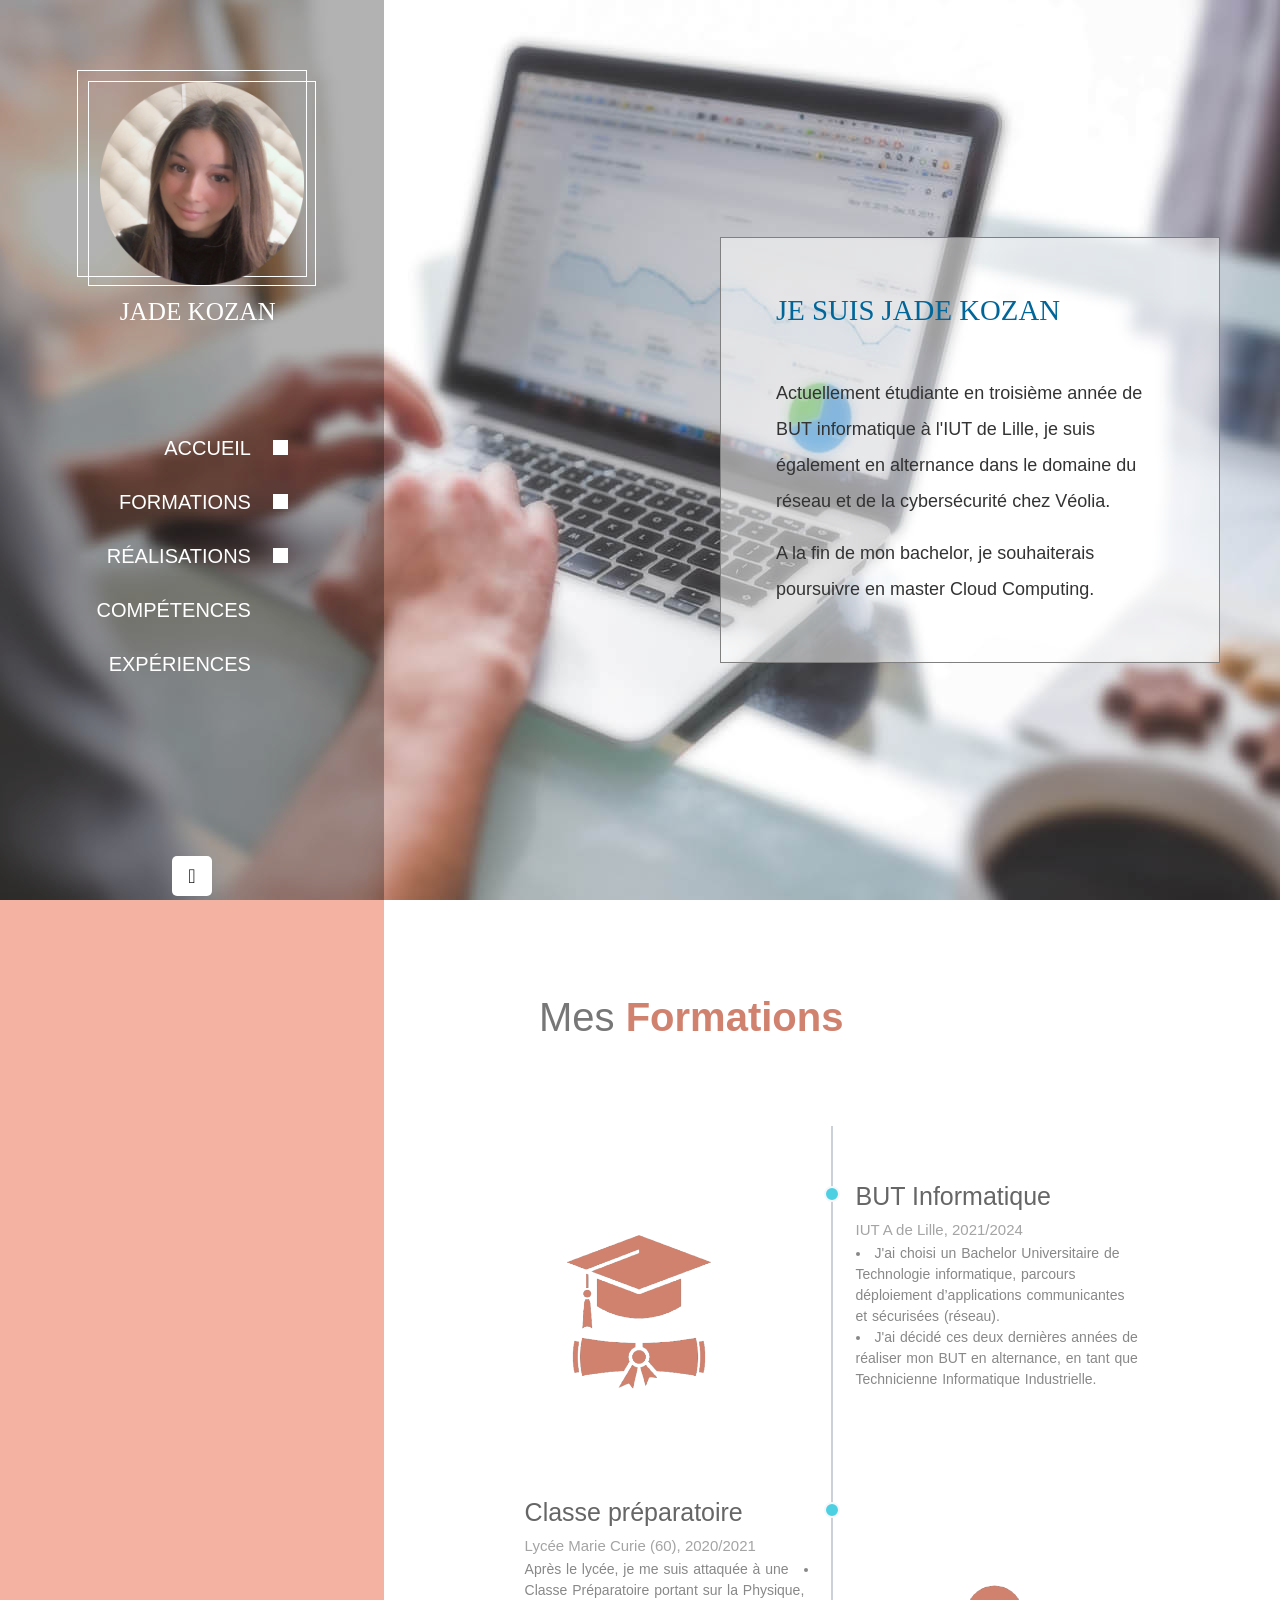
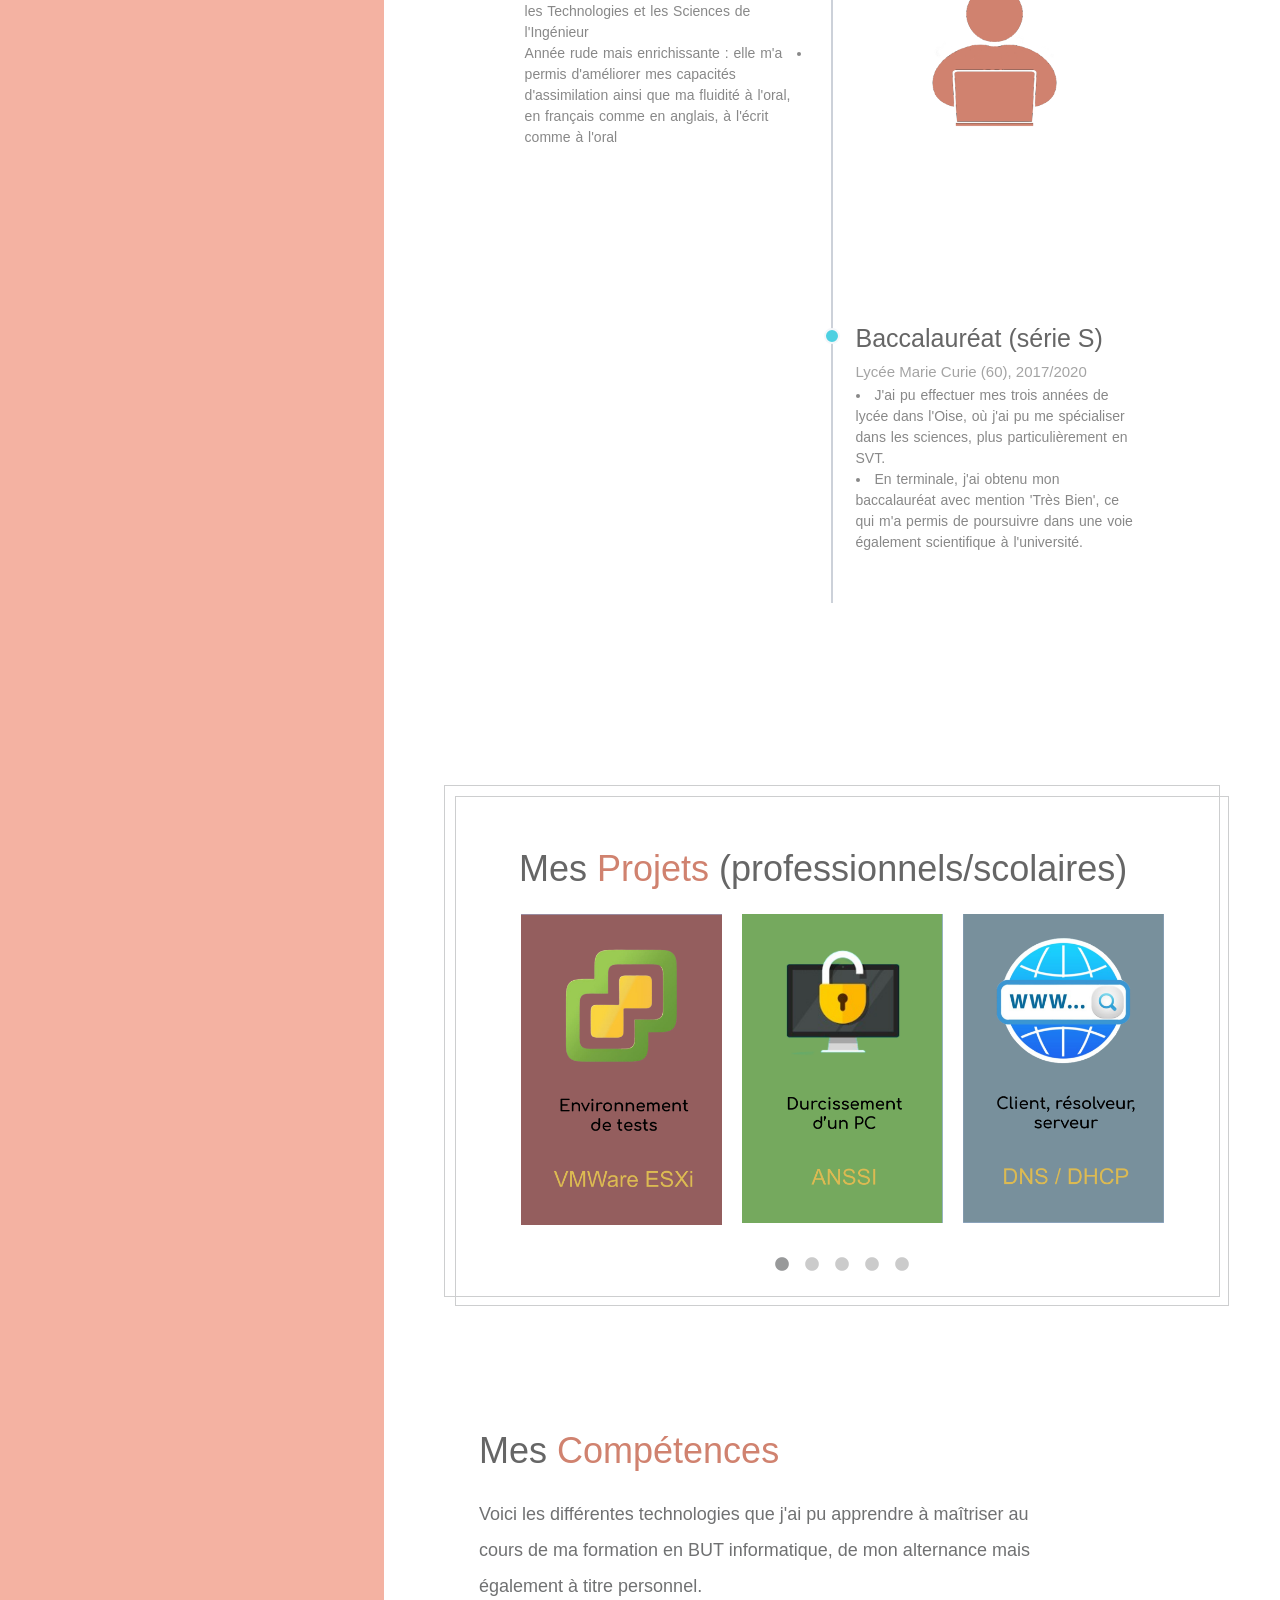
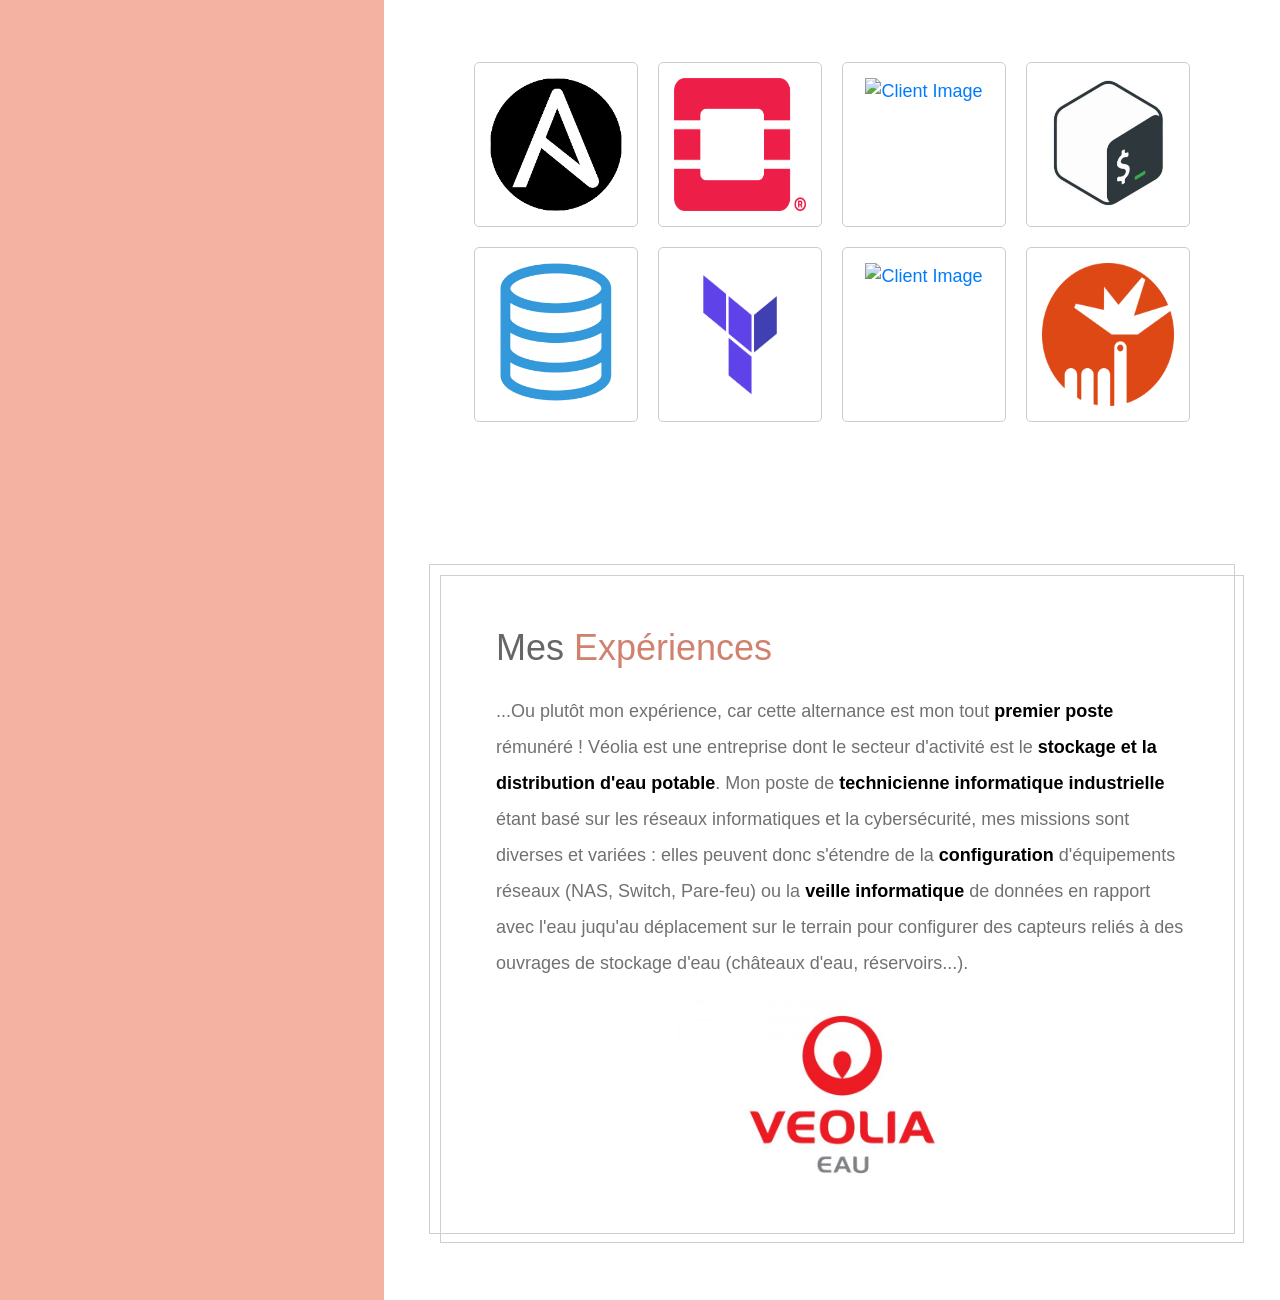
==== commit d67bfd12: "Update index.html" ====
--- a/index.html
+++ b/index.html
@@ -69,7 +69,7 @@
               </ul>
               <ul class="nav flex-row tm-social-links">
                 <li class="nav-item">
-                  <a href="https://www.linkedin.com/in/jade-kozan-492bb2215/" class="nav-link tm-social-link">
+                  <a href="https://www.linkedin.com/in/jade-kozan-492bb2215/" class="nav-link tm-social-link" src="img/linkedin.png">
                     <i class="fab fa-linkedin-in"></i>
                   </a>
                 </li>
@@ -313,4 +313,4 @@
     <script src="js/jquery.magnific-popup.min.js"></script>
     <script src="js/templatemo-scripts.js"></script>
   </body>
-</html>+</html>
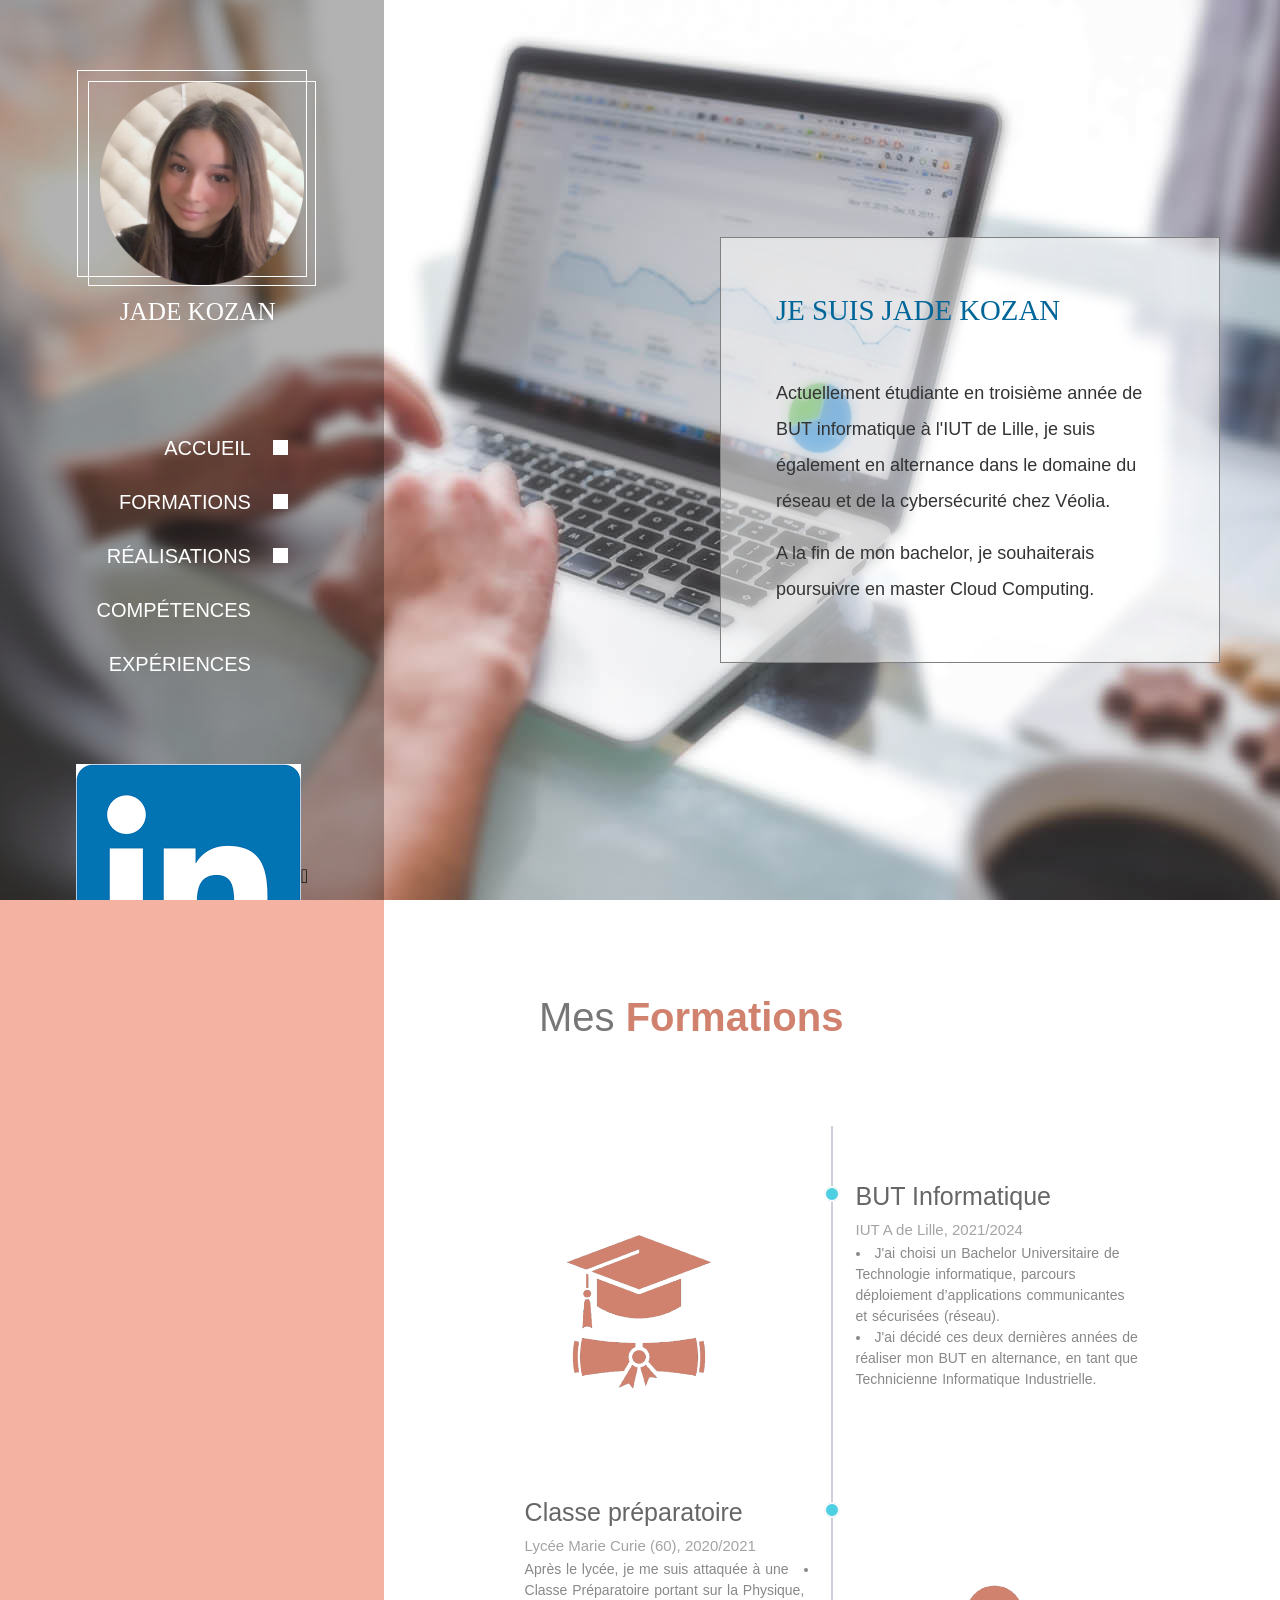
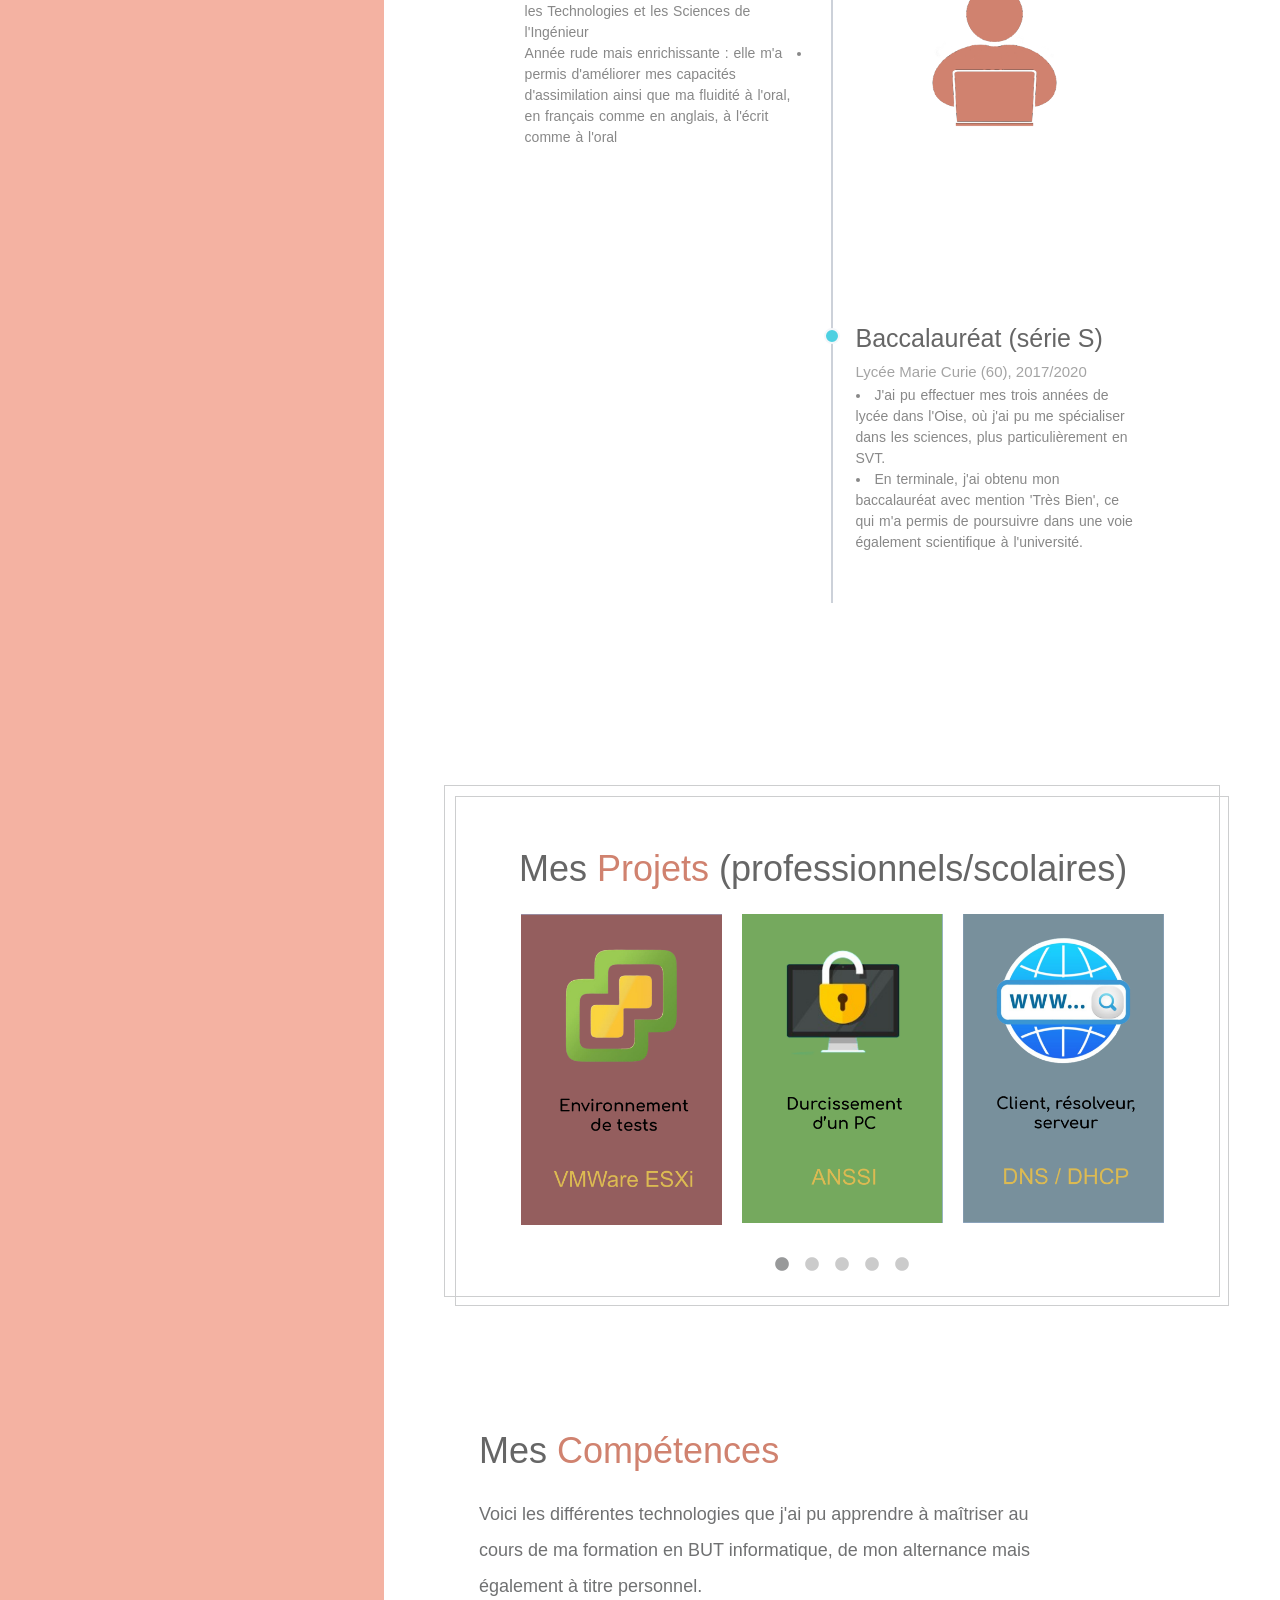
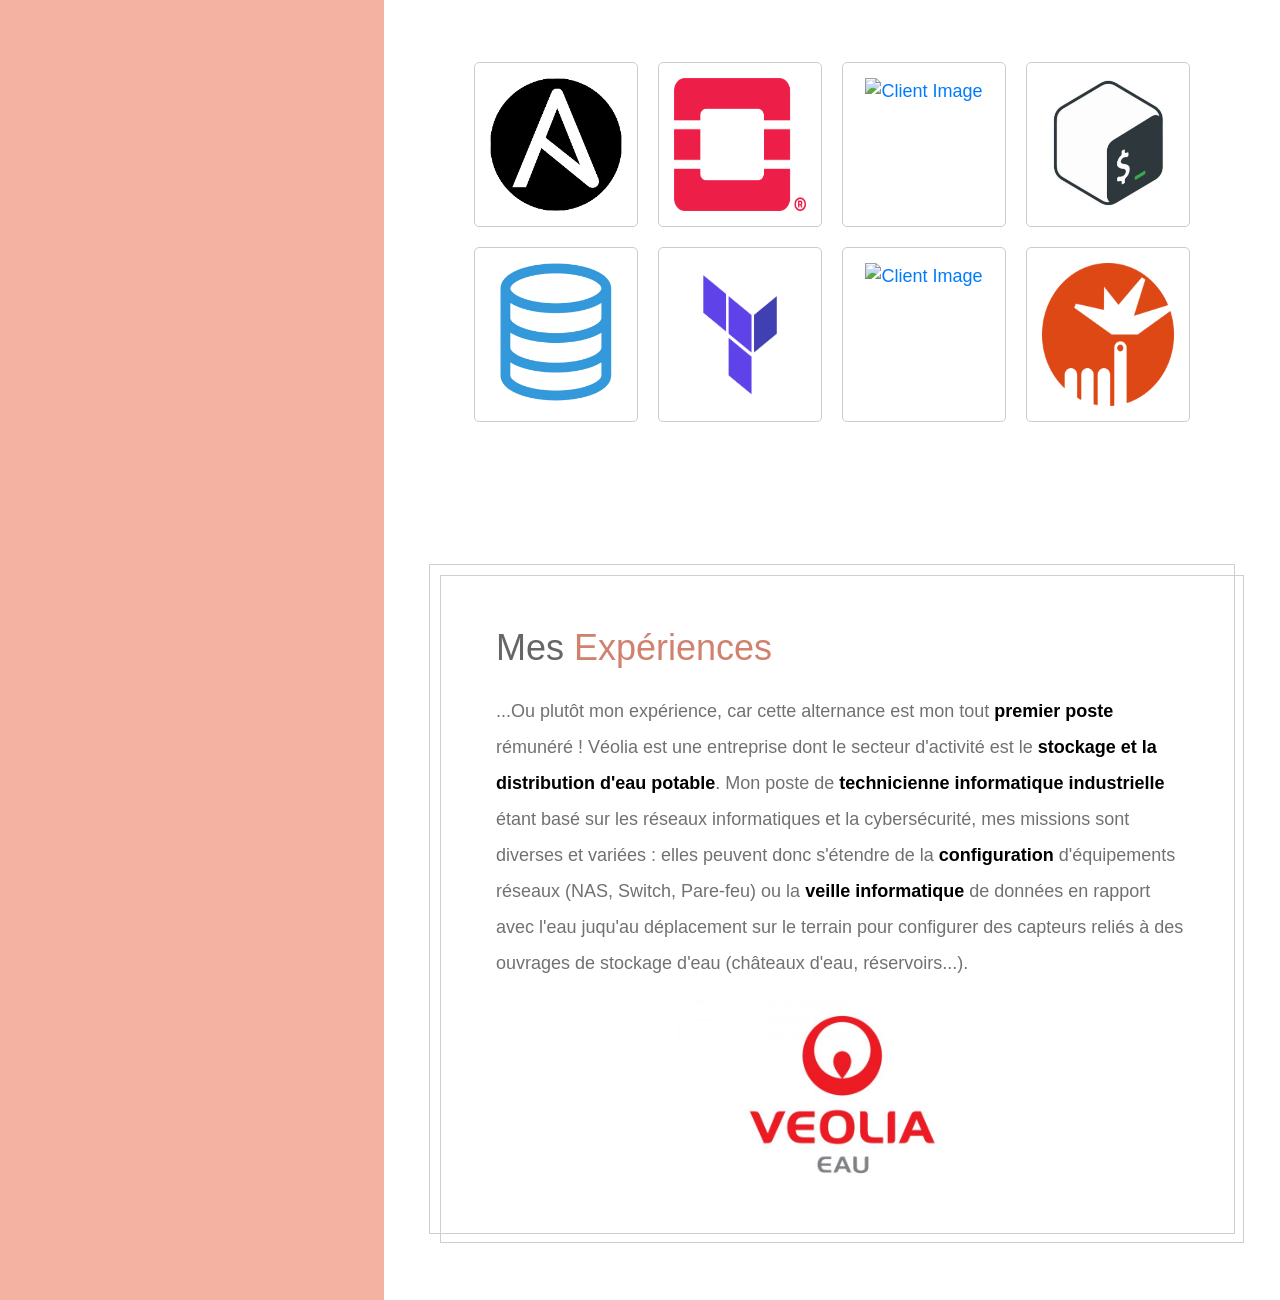
==== commit 44362a91: "Update index.html" ====
--- a/index.html
+++ b/index.html
@@ -69,7 +69,8 @@
               </ul>
               <ul class="nav flex-row tm-social-links">
                 <li class="nav-item">
-                  <a href="https://www.linkedin.com/in/jade-kozan-492bb2215/" class="nav-link tm-social-link" src="img/linkedin.png">
+                  <a href="https://www.linkedin.com/in/jade-kozan-492bb2215/" class="nav-link tm-social-link">
+                    <img src="img/linkedin.png"/>
                     <i class="fab fa-linkedin-in"></i>
                   </a>
                 </li>
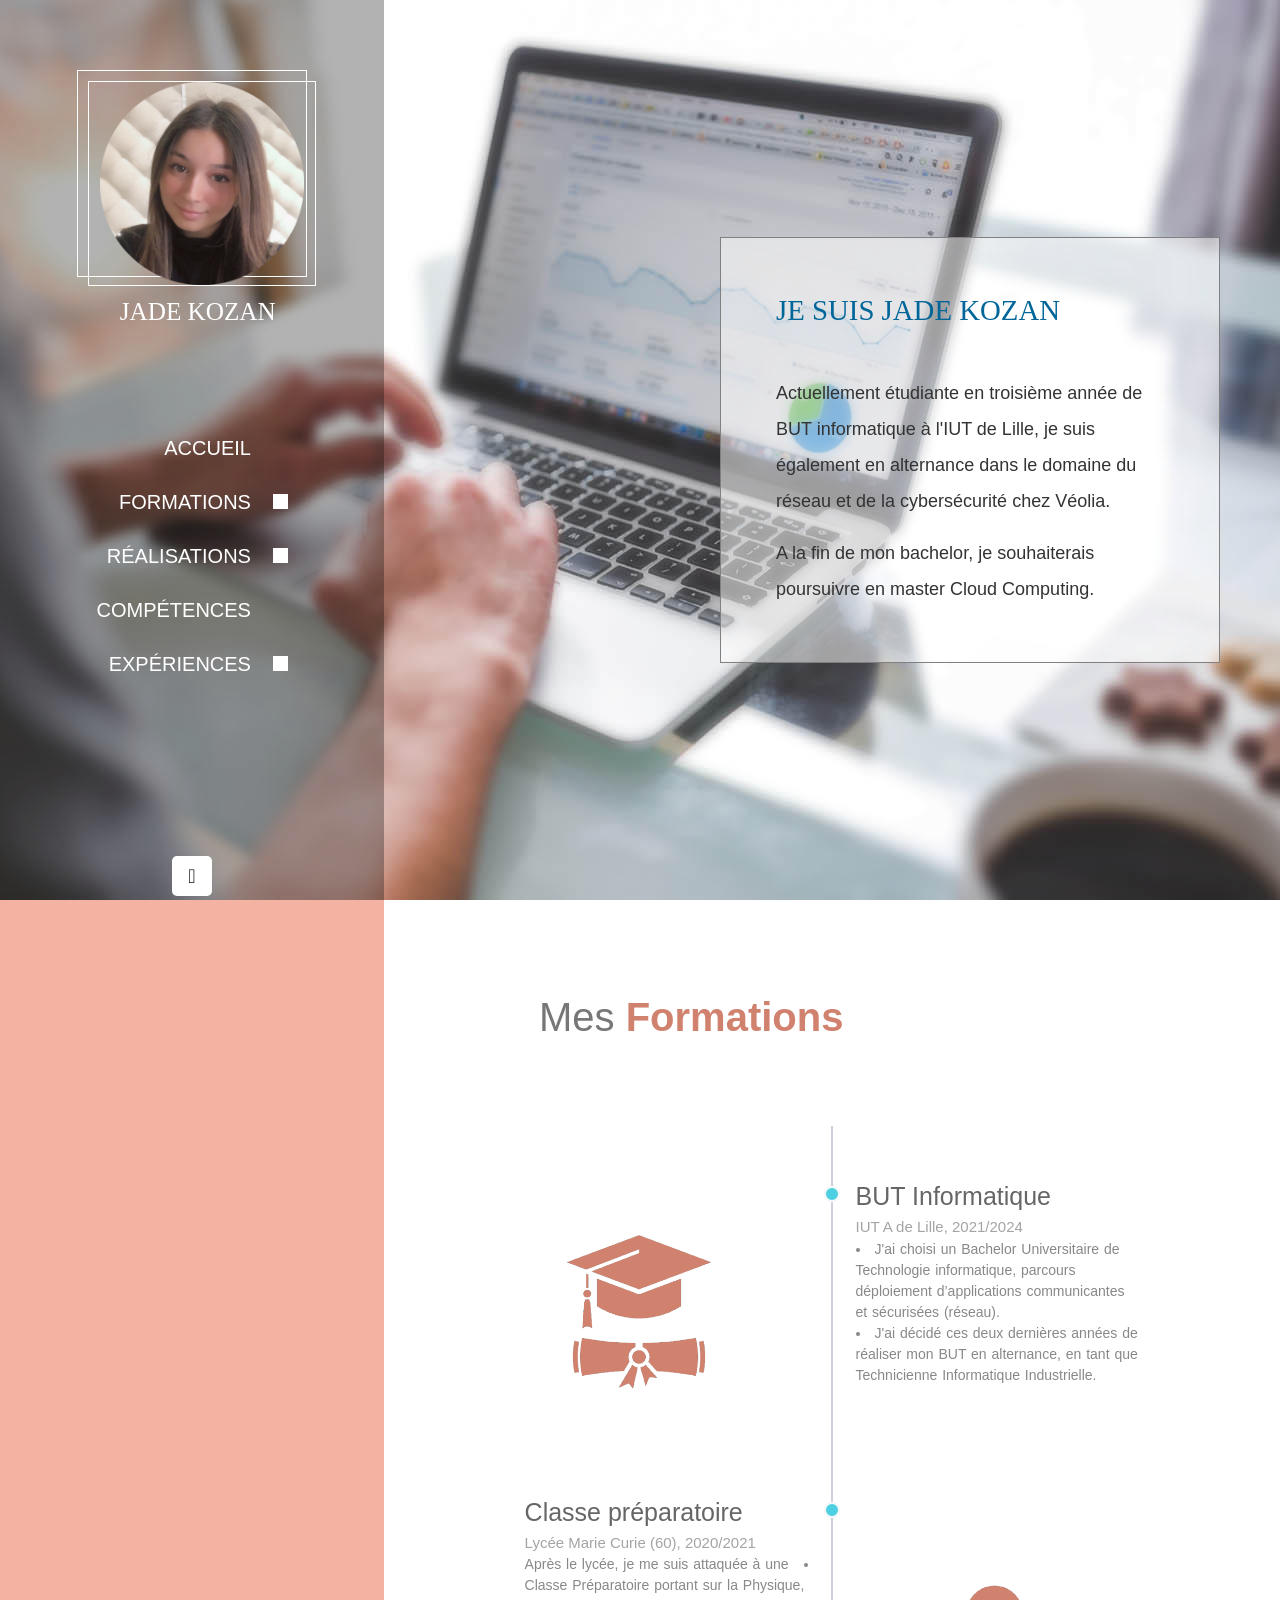
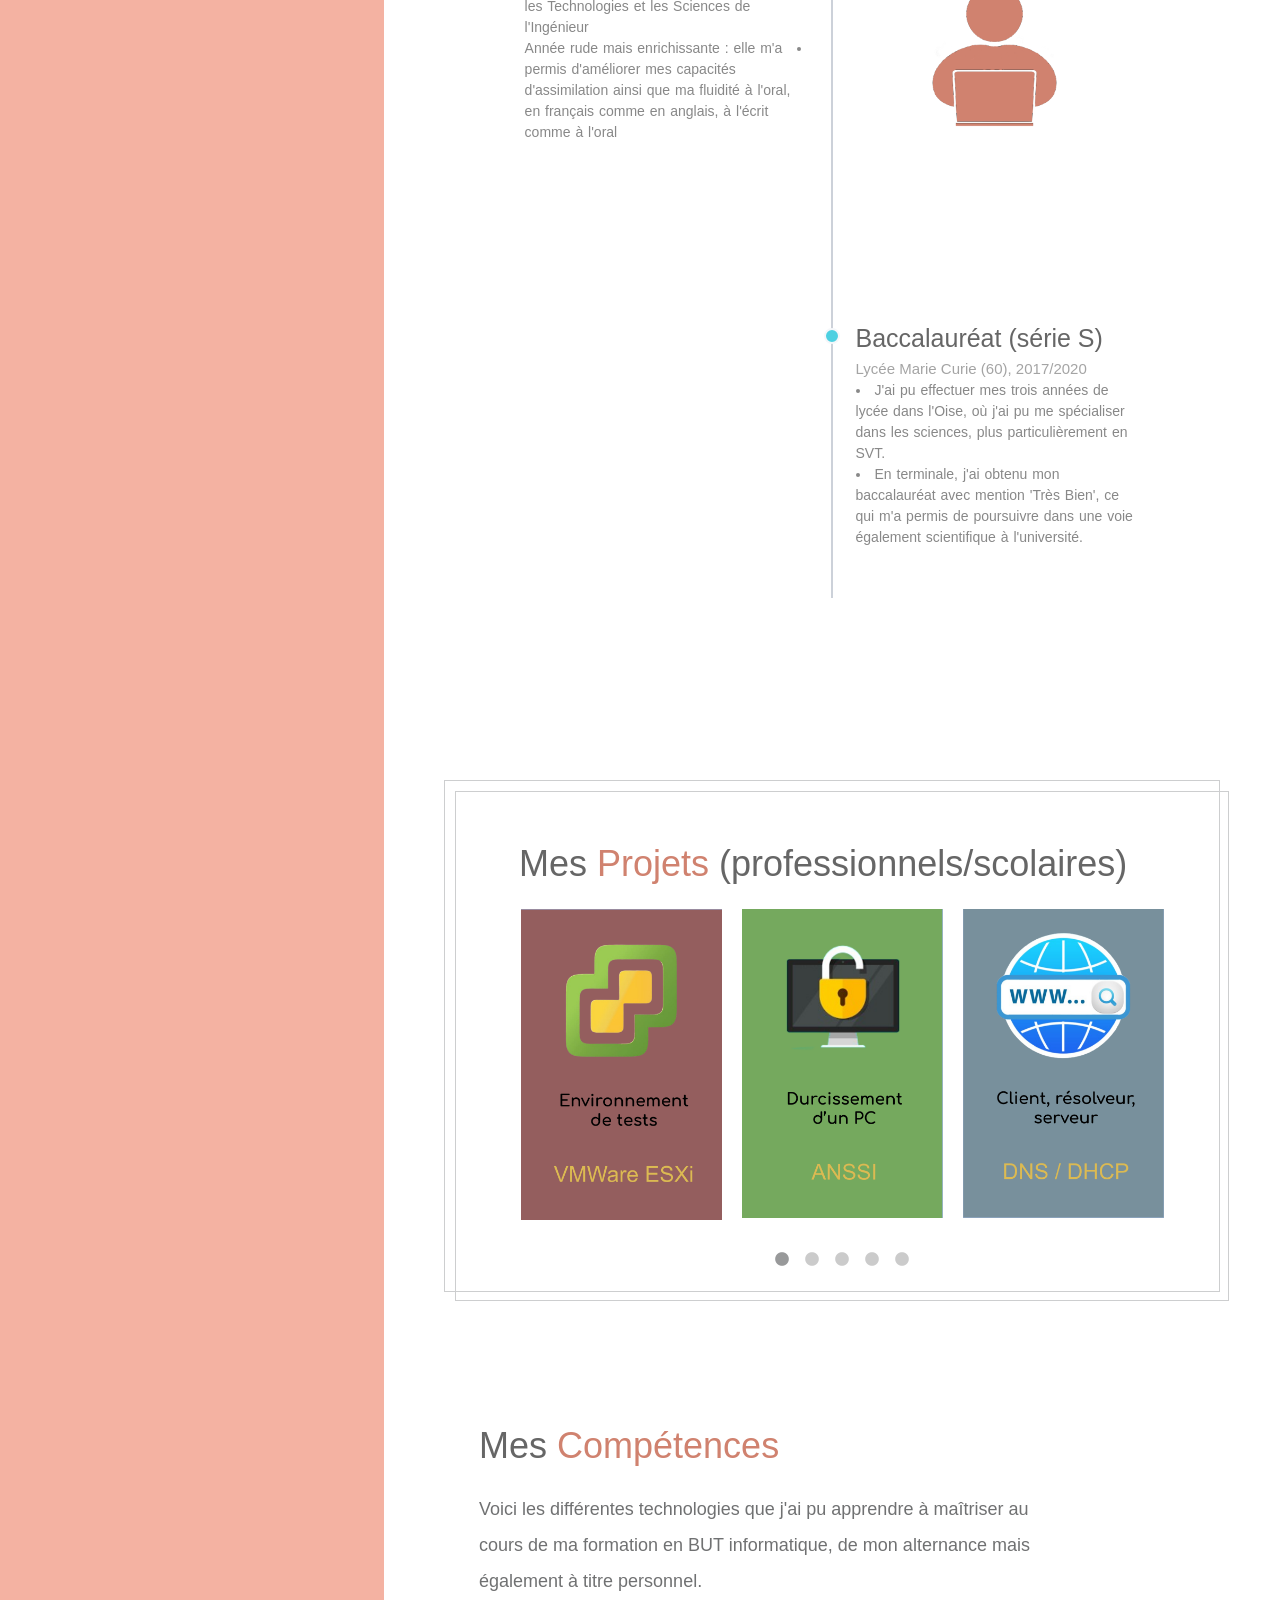
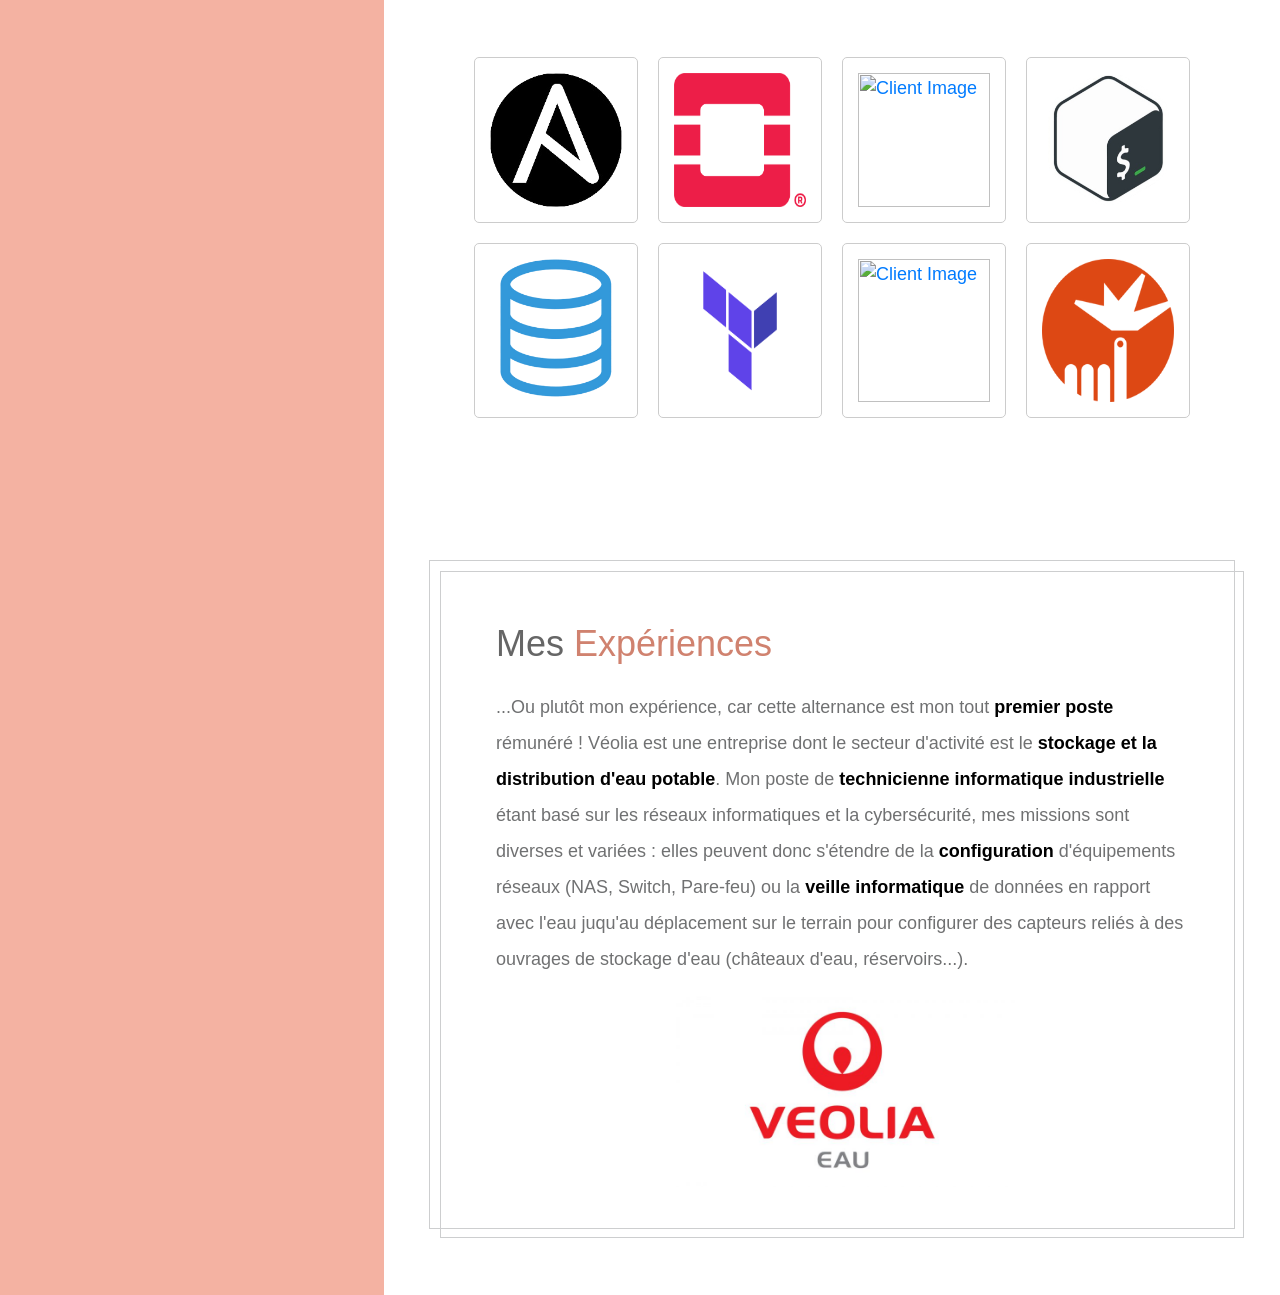
==== commit f38ede29: "Update index.html" ====
--- a/index.html
+++ b/index.html
@@ -1,4 +1,3 @@
-<!DOCTYPE html>
 <html lang="fr">
   <head>
     <meta charset="UTF-8" />
@@ -70,7 +69,6 @@
               <ul class="nav flex-row tm-social-links">
                 <li class="nav-item">
                   <a href="https://www.linkedin.com/in/jade-kozan-492bb2215/" class="nav-link tm-social-link">
-                    <img src="img/linkedin.png"/>
                     <i class="fab fa-linkedin-in"></i>
                   </a>
                 </li>
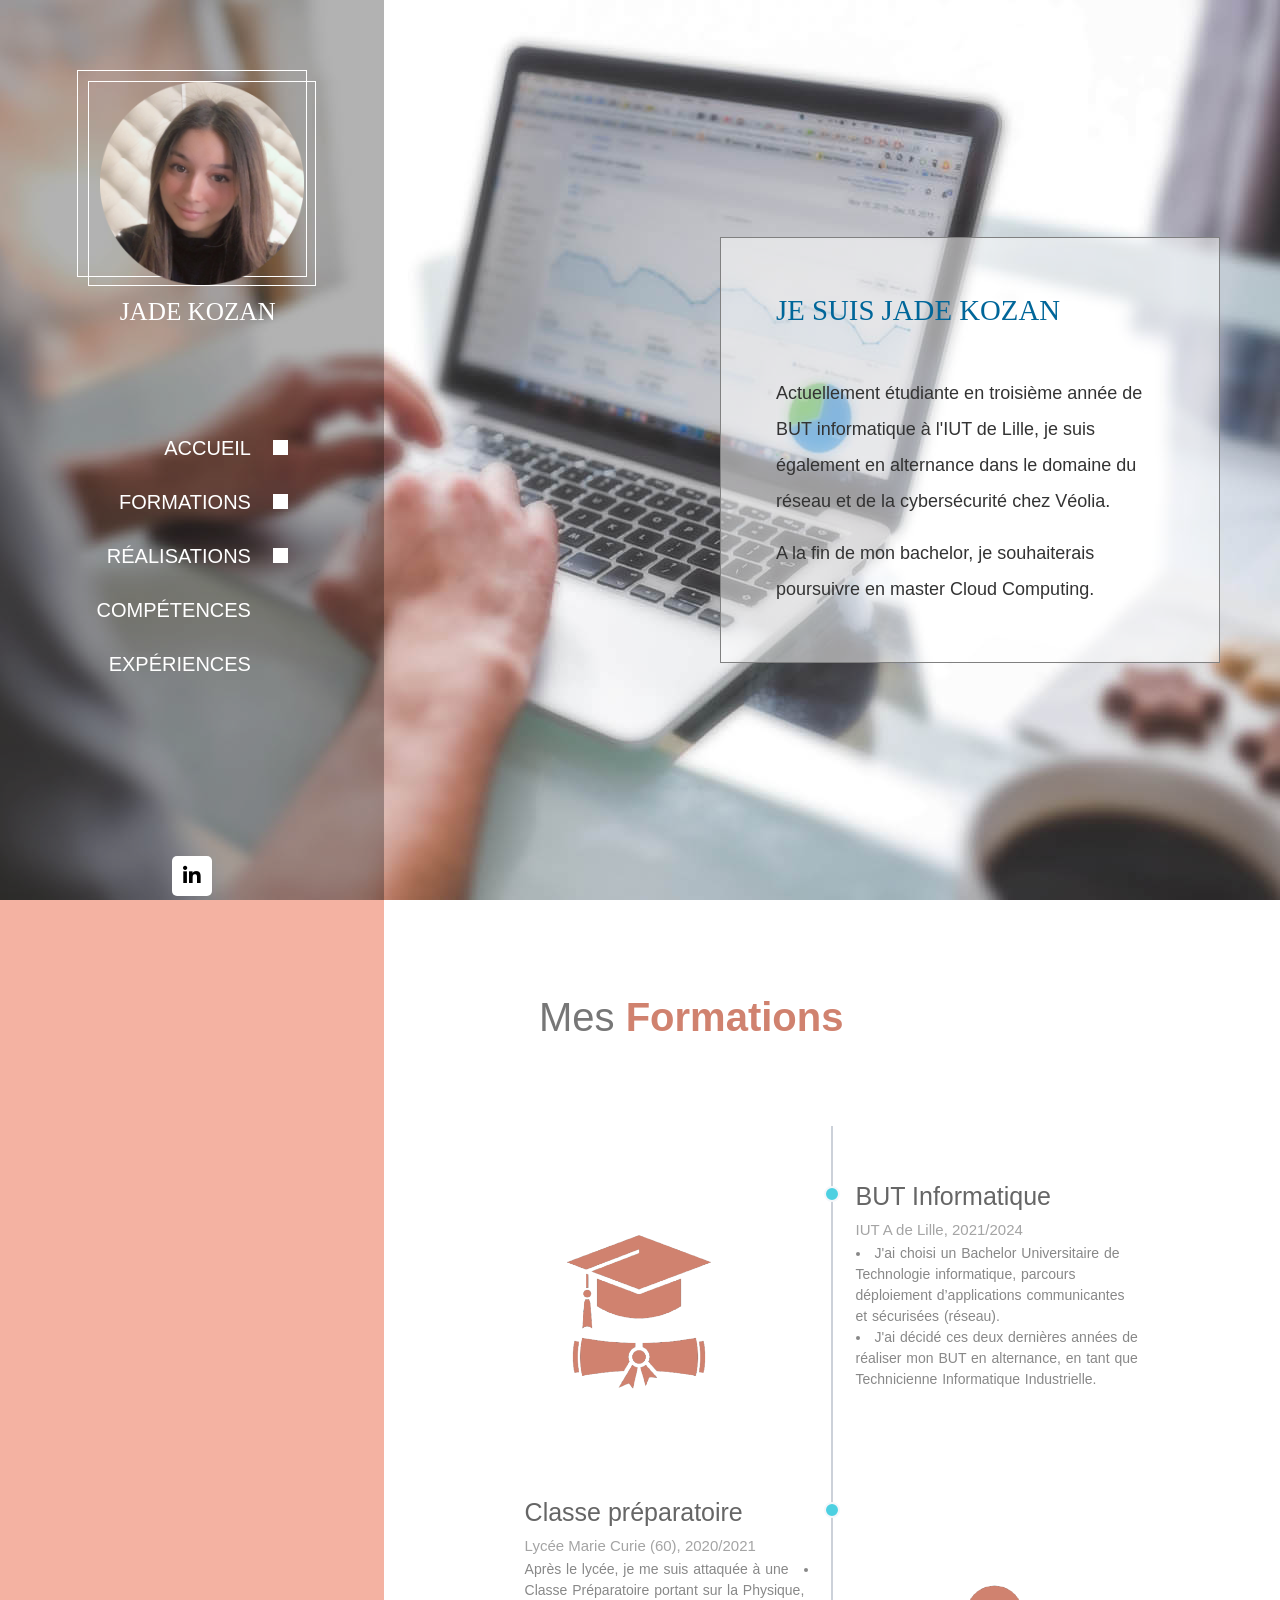
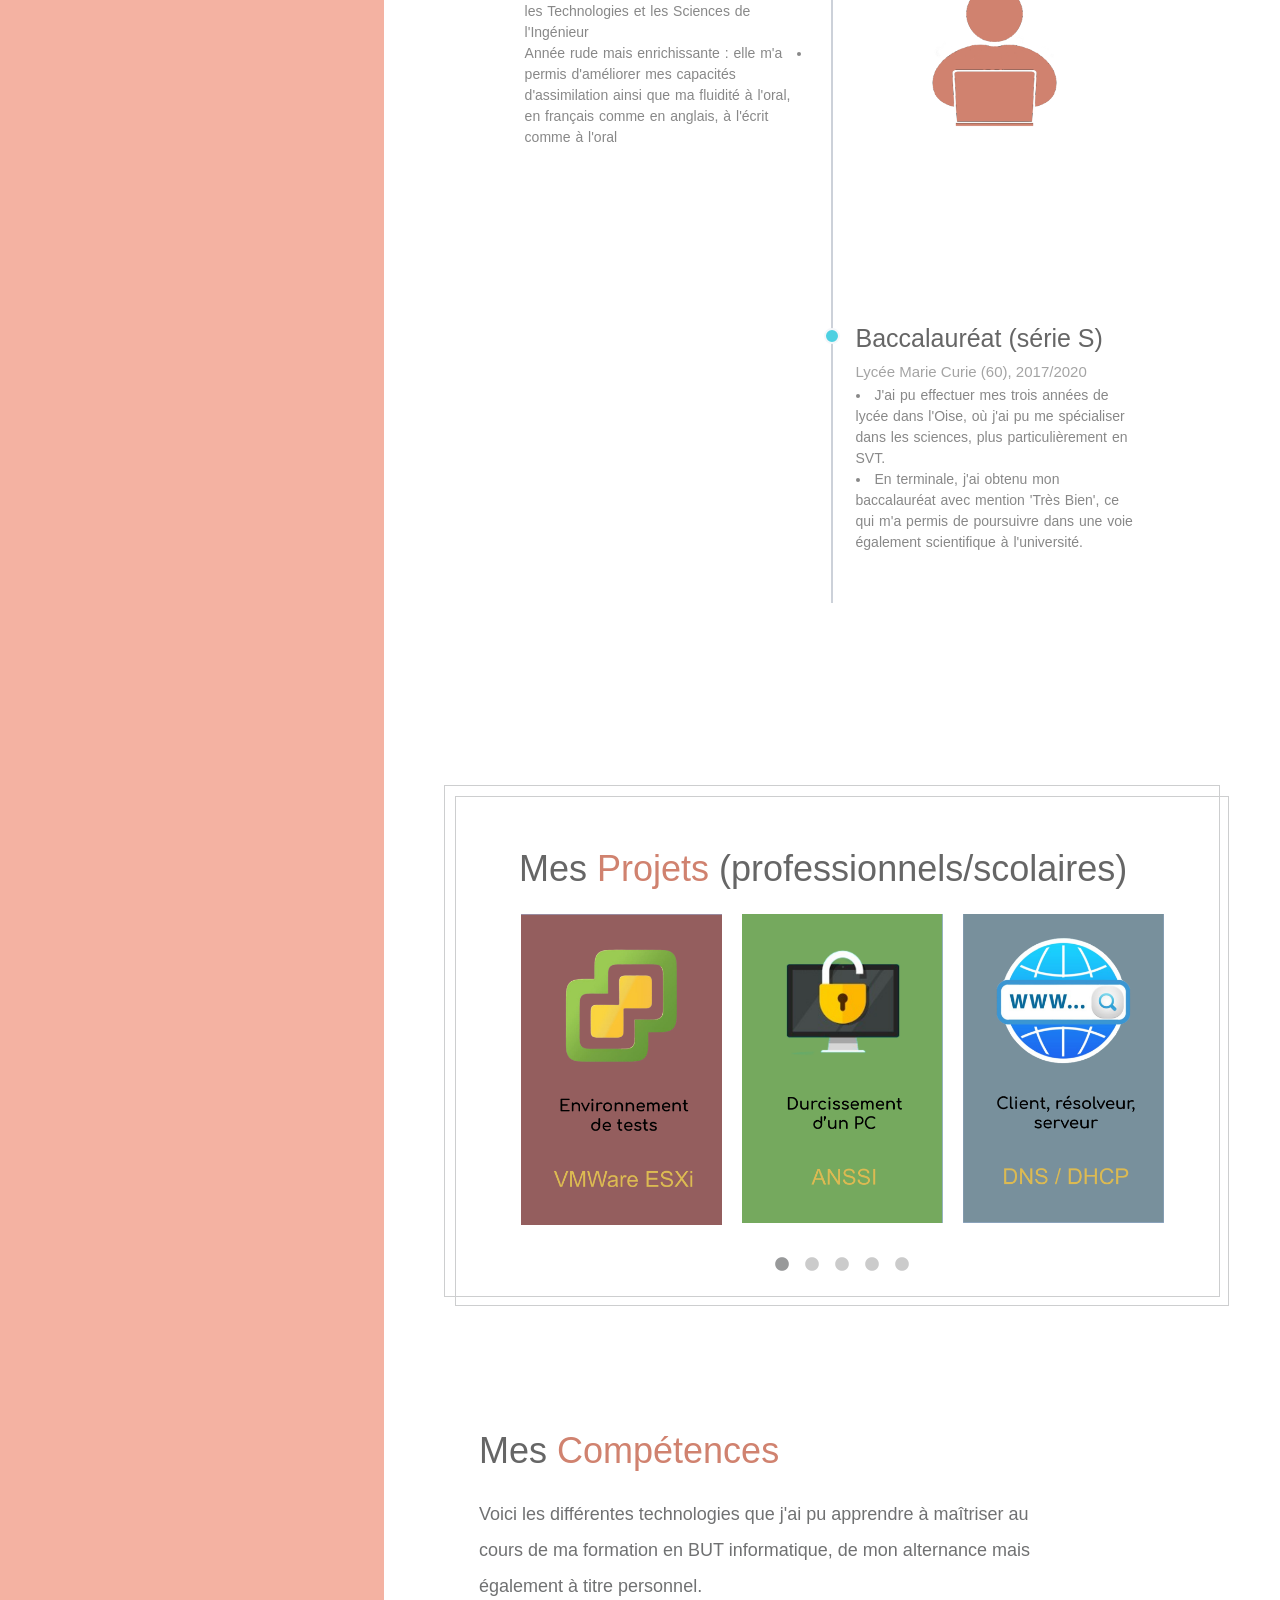
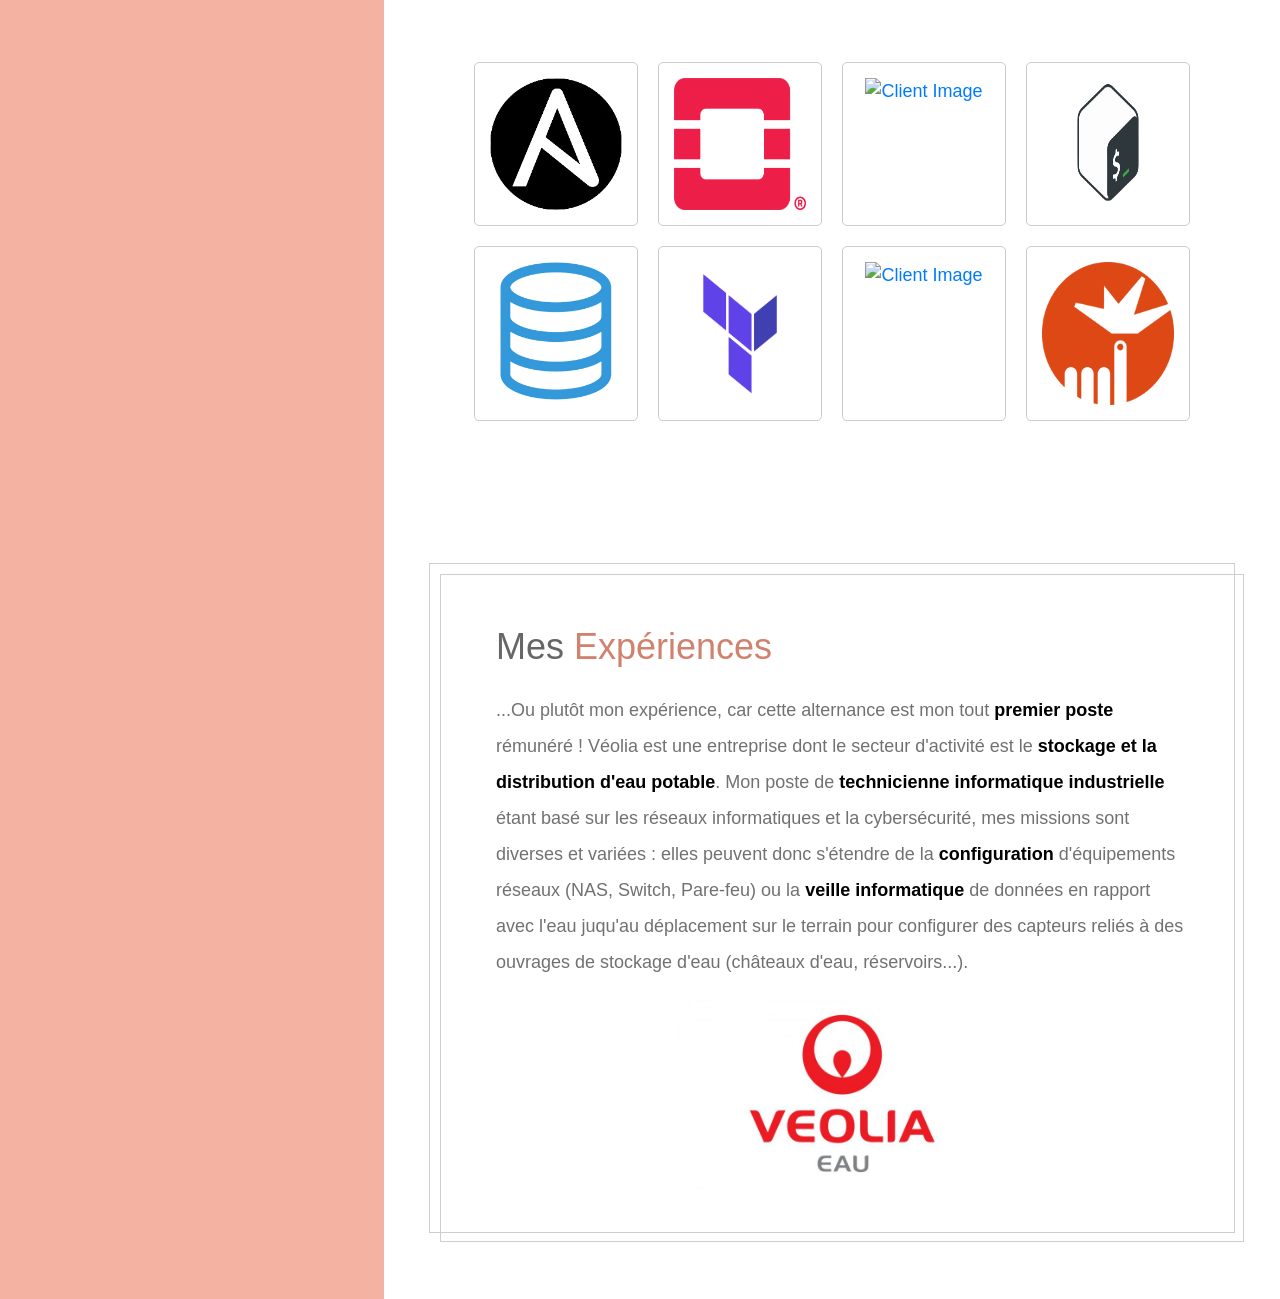
==== commit b8118751: "Add files via upload" ====
--- a/index.html
+++ b/index.html
@@ -1,3 +1,4 @@
+<!DOCTYPE html>
 <html lang="fr">
   <head>
     <meta charset="UTF-8" />
@@ -312,4 +313,4 @@
     <script src="js/jquery.magnific-popup.min.js"></script>
     <script src="js/templatemo-scripts.js"></script>
   </body>
-</html>
+</html>
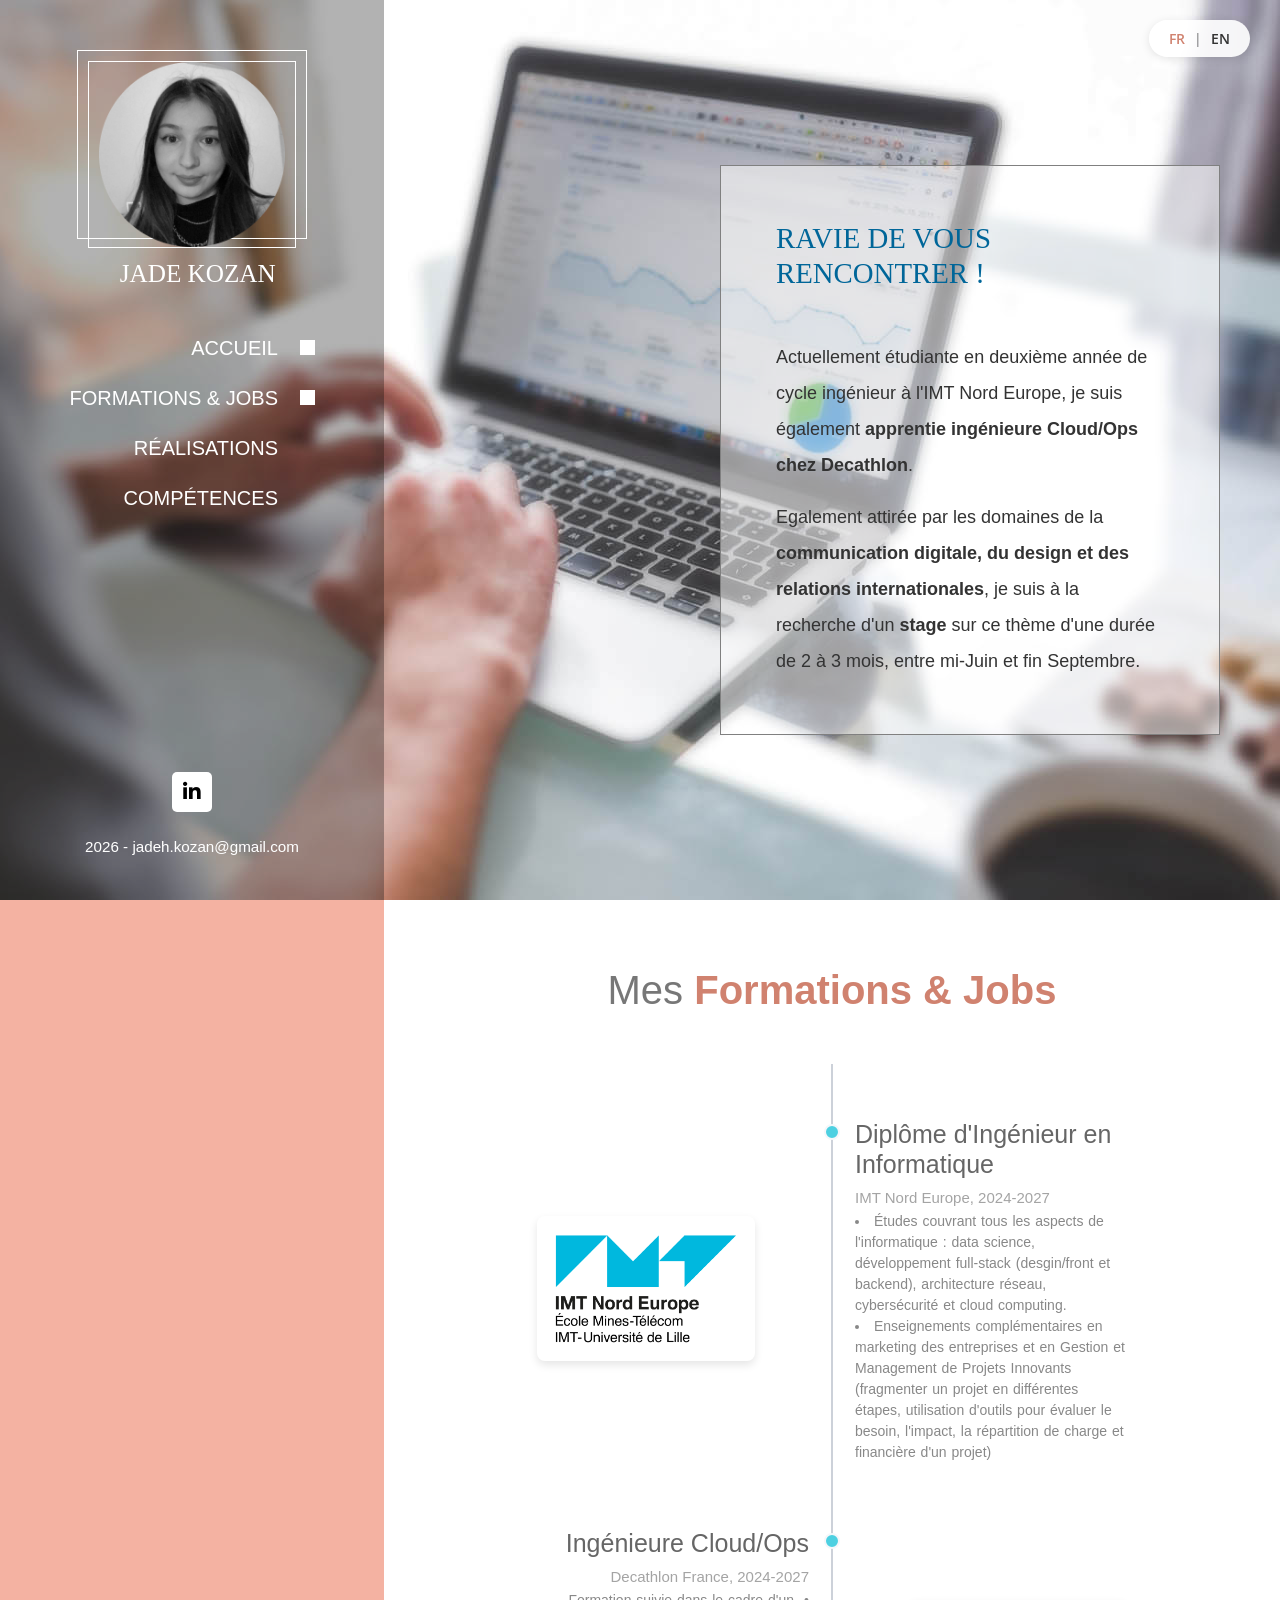
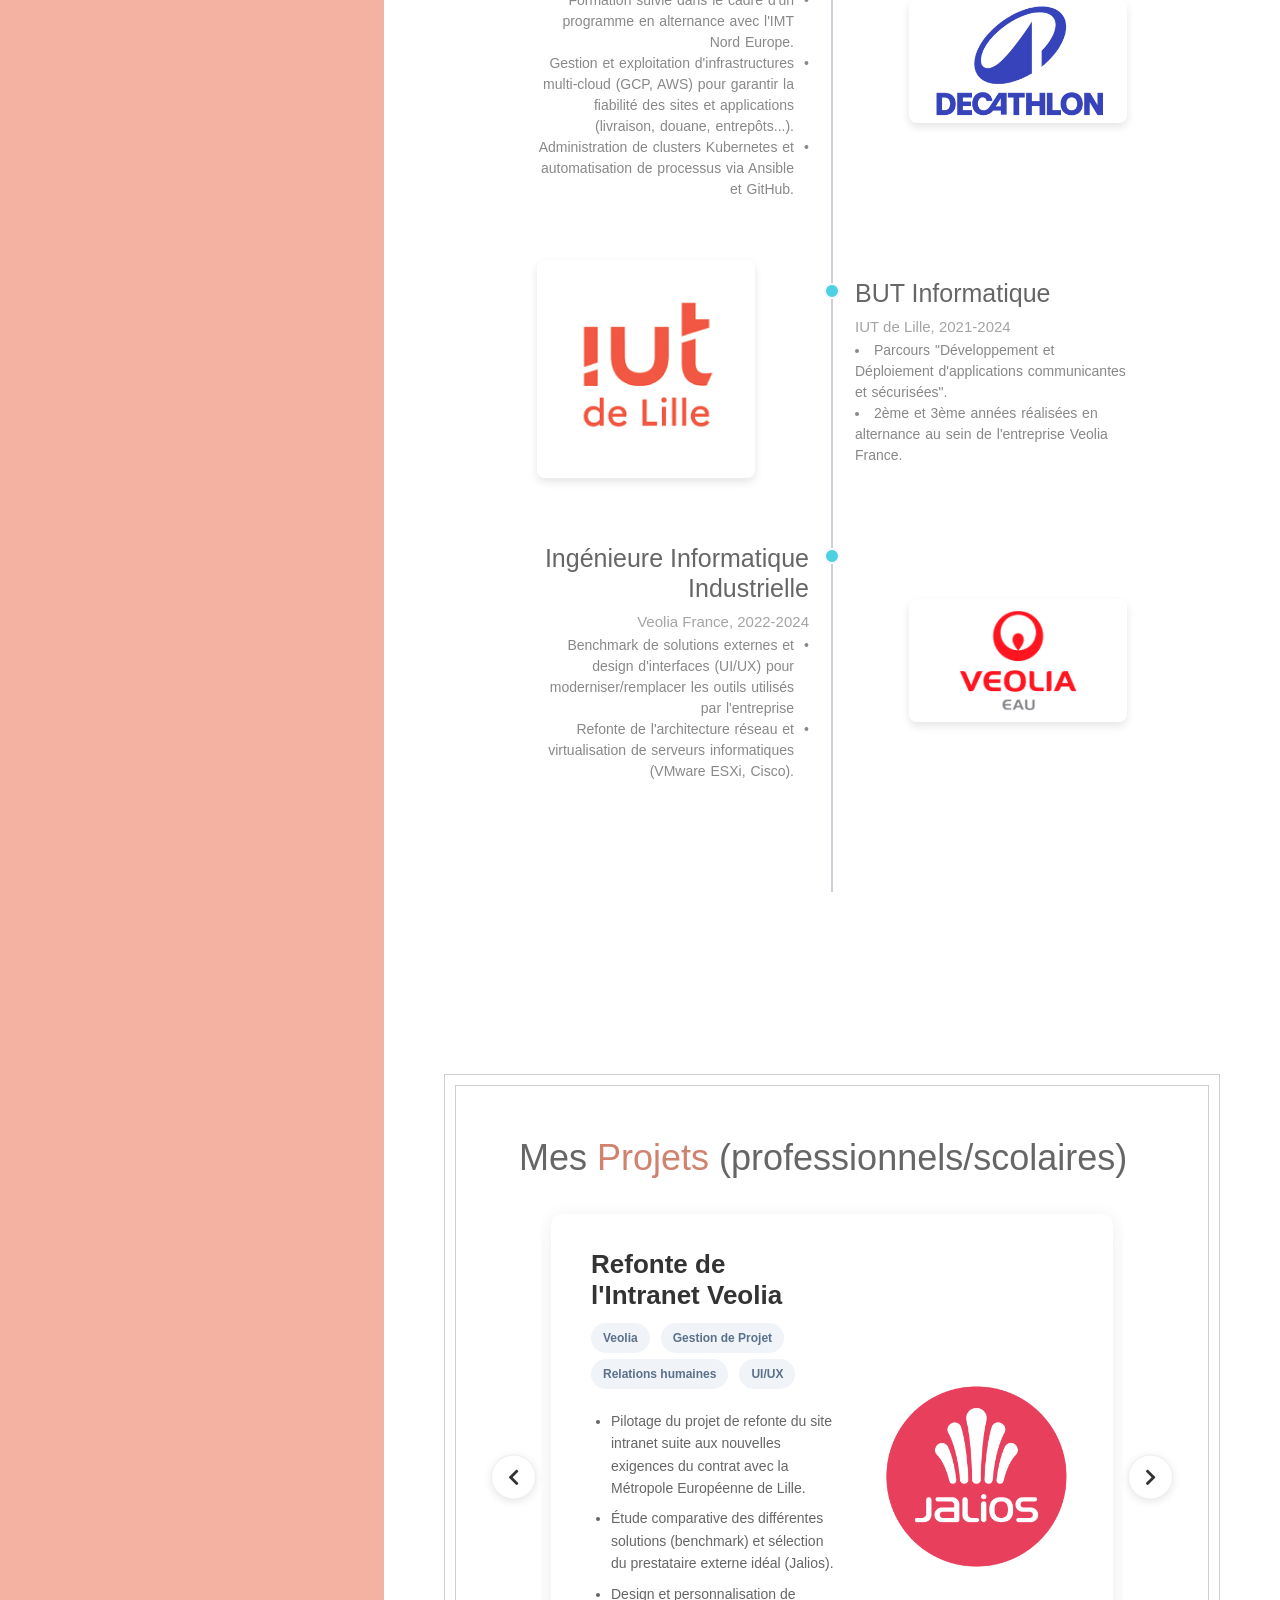
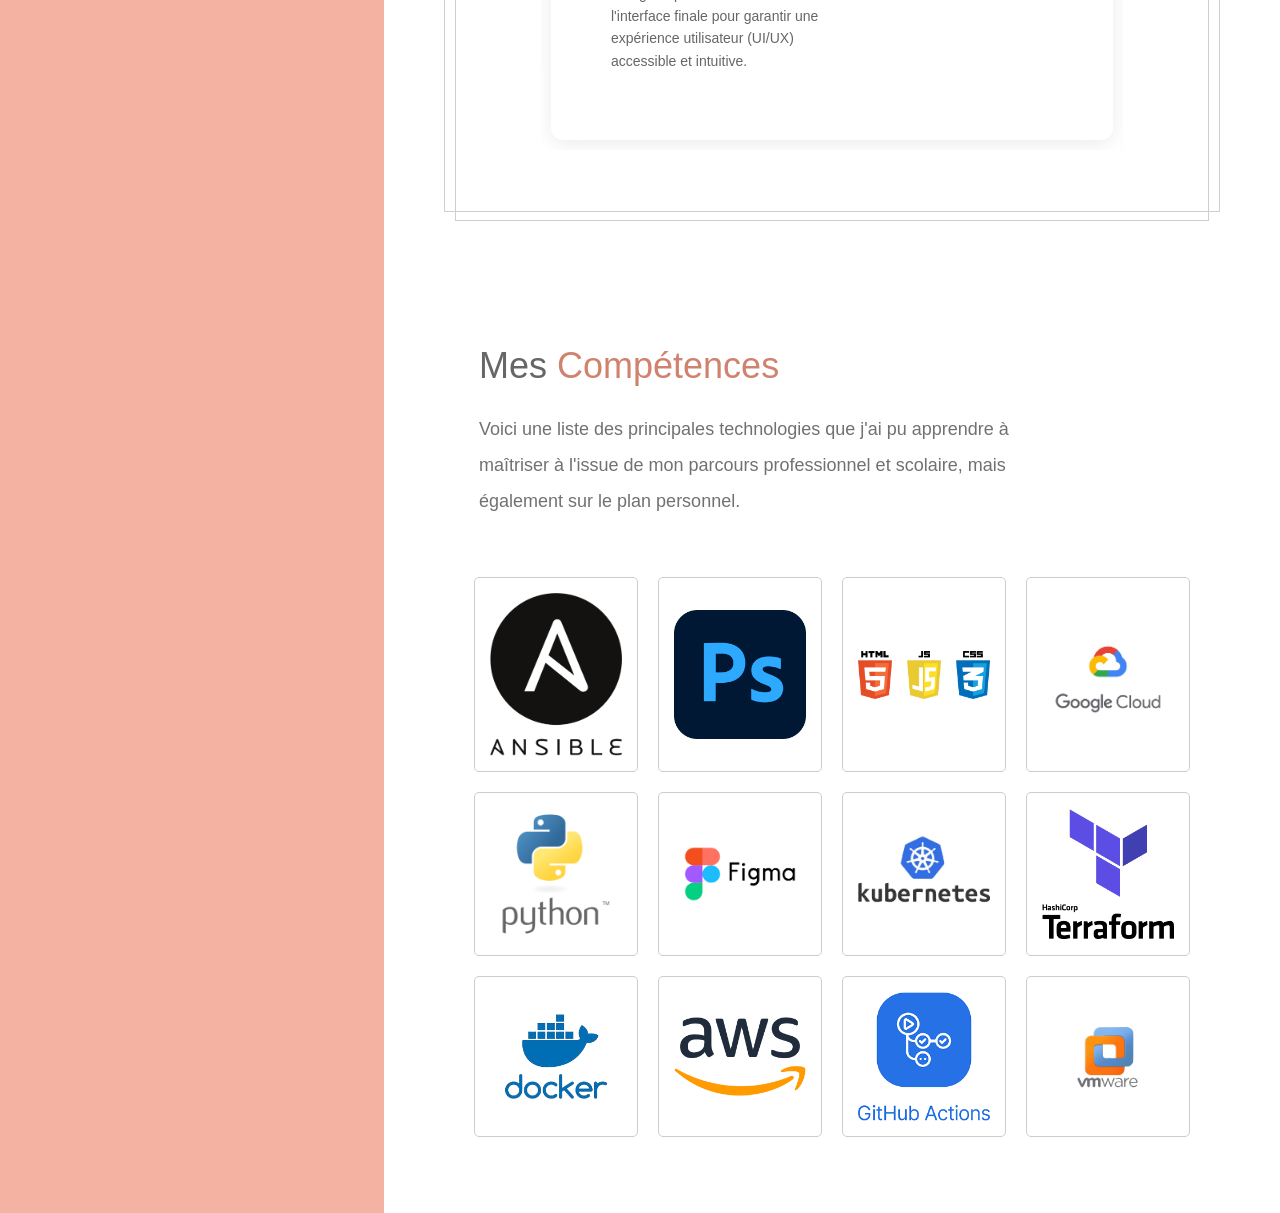
==== commit 146e5311: "update portfolio" ====
--- a/index.html
+++ b/index.html
@@ -6,10 +6,6 @@
     <meta http-equiv="X-UA-Compatible" content="ie=edge" />
 
     <title>Jade Kozan</title>
-<!--
-Jade Kozan
-https://templatemo.com/tm-536-dream-pulse
--->
     <link rel="stylesheet" href="https://fonts.googleapis.com/css?family=Open+Sans:400,600" />
     <link rel="stylesheet" href="css/all.min.css" />
     <link rel="stylesheet" href="css/bootstrap.min.css" />
@@ -17,9 +13,17 @@
     <link rel="stylesheet" href="slick/slick-theme.css"/>    
     <link rel="stylesheet" href="css/magnific-popup.css">
     <link rel="stylesheet" href="css/templatemo-dream-pulse.css" />
+    
+    <link rel="stylesheet" href="css/frise.css" />
+    <link rel="stylesheet" href="css/carousel-projects.css" />
   </head>
   <body>
     <main class="container-fluid">
+
+      <div class="lang-switcher">
+          <a href="#" class="active">FR</a> | <a href="index-en.html">EN</a>
+      </div>
+
       <div class="row">        
           <nav id="tmSidebar" class="tm-bg-black-transparent tm-sidebar">
             <button class="navbar-toggler" type="button" aria-label="Toggle navigation">
@@ -29,7 +33,7 @@
               <div class="tm-brand-box">
                 <div class="tm-double-border-1">
                   <div class="tm-double-border-2">
-                    <img id= "jade" src="img/gallery/10.png"></a>
+                    <img id="jade" src="img/gallery/10.png" alt="Profil">
                   </div>
                 </div>
                   <div id="nom">JADE KOZAN</div> 
@@ -44,7 +48,7 @@
                 </li>
                 <li class="nav-item">
                   <a href="#about" class="nav-link">
-                    <span class="d-inline-block mr-3">Formations</span>
+                    <span class="d-inline-block mr-3">Formations & Jobs</span>
                     <span class="d-inline-block tm-white-rect"></span>
                   </a>
                 </li>
@@ -60,24 +64,17 @@
                     <span class="d-inline-block tm-white-rect"></span>
                   </a>
                 </li>
-                <li class="nav-item">
-                  <a href="#talk" class="nav-link">
-                    <span class="d-inline-block mr-3">Expériences</span>
-                    <span class="d-inline-block tm-white-rect"></span>
-                  </a>
-                </li>
               </ul>
+              
               <ul class="nav flex-row tm-social-links">
                 <li class="nav-item">
-                  <a href="https://www.linkedin.com/in/jade-kozan-492bb2215/" class="nav-link tm-social-link">
+                  <a href="https://www.linkedin.com/in/jade-kozan-492bb2215/" class="nav-link tm-social-link" target="_blank">
                     <i class="fab fa-linkedin-in"></i>
                   </a>
                 </li>
               </ul>
               <footer class="text-center text-white small">
-                <p class="mb--0 mb-2">2024 - Jade Kozan</p>
-                <p class="mb--0 mb-2">jadeh.kozan@gmail.com</p>
-
+                <p class="mb--0 mb-2">2026 - jadeh.kozan@gmail.com</p>
               </footer>
             </div>
           </nav>
@@ -90,12 +87,12 @@
               <div class="tm-section-wrap">
                 <section id="intro" class="tm-section">
                     <div class="tm-bg-white-transparent tm-intro">
-                        <h2 id="jk" class="tm-section-title mb-5 text-uppercase tm-color-primary">Je suis Jade Kozan</h2>
+                        <h2 id="jk" class="tm-section-title mb-5 text-uppercase tm-color-primary">Ravie de vous rencontrer !</h2>
                         <p class="tm-color-gray">
-                        Actuellement étudiante en troisième année de BUT informatique à l'IUT de Lille, je suis également en alternance dans le domaine du réseau et de la cybersécurité chez Véolia.
+                        Actuellement étudiante en deuxième année de cycle ingénieur à l'IMT Nord Europe, je suis également <b>apprentie ingénieure Cloud/Ops chez Decathlon</b>.
                         </p>
                         <p class="mb-0 tm-color-gray">
-                          A la fin de mon bachelor, je souhaiterais poursuivre en master Cloud Computing.
+                          Egalement attirée par les domaines de la <b>communication digitale, du design et des relations internationales</b>, je suis à la recherche d'un <b>stage</b> sur ce thème d'une durée de 2 à 3 mois, entre mi-Juin et fin Septembre.
                         </p>
                     </div>              
                 </section>
@@ -104,54 +101,73 @@
 
           <div class="tm-section-wrap bg-white">
             <section id="about" class="row tm-section">
-              
-                <div class="tm-section-half"></div>    
-                  <h1 id="forma">Mes <span class="rose">Formations</span></h1>
-                  <link rel="stylesheet" href="css/frise.css" />
+              <div class="col-12">
+                  <h1 id="forma">Mes <span class="rose">Formations & Jobs</span></h1>
+                  
                   <div class="timeline-container">
-                  <img id="chapeau" src="img/chapeau.png" alt="Our Work Image">
-                    <div class="timeline-block timeline-block-right">
-                      <div class="marker"></div>
-                      <div class="timeline-content">
-                        <h3>BUT Informatique</h3>
-                        <span>IUT A de Lille, 2021/2024</span>
-                          <li>J'ai choisi un Bachelor Universitaire de Technologie informatique, parcours déploiement d’applications communicantes et sécurisées (réseau).</li>
-                          <li>J'ai décidé ces deux dernières années de réaliser mon BUT  en alternance, en tant que Technicienne Informatique Industrielle.</li>
-                        
+                    
+                    <div class="timeline-row right-block">
+                      <div class="timeline-image">
+                          <img src="img/imt.png" alt="IMT Nord Europe">
+                      </div>
+                      <div class="timeline-block timeline-block-right">
+                        <div class="marker"></div>
+                        <div class="timeline-content">
+                          <h3>Diplôme d'Ingénieur en Informatique</h3>
+                          <span>IMT Nord Europe, 2024-2027</span>
+                            <li>Études couvrant tous les aspects de l'informatique : data science, développement full-stack (desgin/front et backend), architecture réseau, cybersécurité et cloud computing.</li>
+                            <li>Enseignements complémentaires en marketing des entreprises et en Gestion et Management de Projets Innovants (fragmenter un projet en différentes étapes, utilisation d'outils pour évaluer le besoin, l'impact, la répartition de charge et financière d'un projet)</li>
+                        </div>
                       </div>
                     </div>
                   
-                    <div class="timeline-block timeline-block-left">
-                      <div class="marker"></div>
-                      <div class="timeline-content">
-                        
-                        <h3>Classe préparatoire</h3>
-                        <span>Lycée Marie Curie (60), 2020/2021</span>
-                        <li>Après le lycée, je me suis attaquée à une Classe Préparatoire portant sur la Physique, les Technologies et les Sciences de l'Ingénieur</li>
-                        <li>Année rude mais enrichissante : elle m'a permis d'améliorer mes capacités d'assimilation ainsi que ma fluidité à l'oral, en français comme en anglais, à l'écrit comme à l'oral</li>
+                    <div class="timeline-row left-block">
+                      <div class="timeline-image">
+                          <img src="img/decat.png" alt="Decathlon">
+                      </div>
+                      <div class="timeline-block timeline-block-left">
+                        <div class="marker"></div>
+                        <div class="timeline-content">
+                          <h3>Ingénieure Cloud/Ops</h3>
+                          <span>Decathlon France, 2024-2027</span>
+                          <li>Formation suivie dans le cadre d'un programme en alternance avec l'IMT Nord Europe.</li>
+                          <li>Gestion et exploitation d'infrastructures multi-cloud (GCP, AWS) pour garantir la fiabilité des sites et applications (livraison, douane, entrepôts...).</li>
+                          <li>Administration de clusters Kubernetes et automatisation de processus via Ansible et GitHub.</li>
+                        </div>
                       </div>
                     </div>
-
-                    <img id="bonhomme" src="img/bonhomme.png" alt="Our Work Image">
                     
-                    <div class="timeline-block timeline-block-right"> 
-                      <div class="marker"></div>
-                      <div class="timeline-content">
-                        
-                        <h3>Baccalauréat (série S)</h3>
-                        <span>Lycée Marie Curie (60), 2017/2020</span>
-                        <li>J'ai pu effectuer mes trois années de lycée dans l'Oise, où j'ai pu me spécialiser dans les sciences, plus particulièrement en SVT.</li>
-                          <li>En terminale, j'ai obtenu mon baccalauréat avec mention 'Très Bien', ce qui m'a permis de poursuivre dans une voie également scientifique à l'université.</li>
-                        
-                        
+                    <div class="timeline-row right-block"> 
+                      <div class="timeline-image">
+                          <img src="img/iut.png" alt="IUT Lille">
+                      </div>
+                      <div class="timeline-block timeline-block-right"> 
+                        <div class="marker"></div>
+                        <div class="timeline-content">
+                          <h3>BUT Informatique</h3>
+                          <span>IUT de Lille, 2021-2024</span>
+                          <li>Parcours "Développement et Déploiement d'applications communicantes et sécurisées".</li>
+                          <li>2ème et 3ème années réalisées en alternance au sein de l'entreprise Veolia France.</li>
+                        </div>
+                      </div>
+                    </div>
+
+                    <div class="timeline-row left-block">
+                      <div class="timeline-image">
+                          <img src="img/veolia.jpg" alt="Veolia">
+                      </div>
+                      <div class="timeline-block timeline-block-left">
+                        <div class="marker"></div>
+                        <div class="timeline-content">
+                          <h3>Ingénieure Informatique Industrielle</h3>
+                          <span>Veolia France, 2022-2024</span>
+                          <li>Benchmark de solutions externes et design d'interfaces (UI/UX) pour moderniser/remplacer les outils utilisés par l'entreprise</li>
+                          <li>Refonte de l'architecture réseau et virtualisation de serveurs informatiques (VMware ESXi, Cisco).</li>
+                        </div>
                       </div>
                     </div>
                   
                   </div>       
-                    
-                </div>
-              </div>
-                </div>
               </div>
             </section>
           </div>
@@ -163,59 +179,163 @@
                     <div class="tm-double-border-2 tm-border-gray tm-box-pad">
                       <div class="tm-gallery-wrap">
                           <h2 class="tm-color-primary tm-section-title mb-4 ml-2" id="gris">Mes <span class="rose">Projets</span> (professionnels/scolaires)</h2>
-                          <div class="tm-gallery">
-                            <div class="tm-gallery-item">                        
-                              <figure class="effect-bubba">
-                                <img src="img/gallery/01.jpg" alt="Our Work Image" class="img-fluid">
-                                <figcaption>
-                                  <h2><span>Réseau VMWare</span></h2>
-                                  <p>Création d’une architecture de tests de nouvelles technologies</p>
-                                  <a href="https://gitlab.univ-lille.fr/antoine.ameloot.etu/clevon">View more</a>
-                                </figcaption>
-                              </figure>
-                            </div>
-                            <div class="tm-gallery-item">
-                              <figure class="effect-bubba">
-                                <img src="img/gallery/02.jpg" alt="Our Work Image" class="img-fluid">
-                                <figcaption>
-                                  <h2><span class="petit">Durcissement<br>d'un PC</span></h2>
-                                  <p>renforcement d’une base de données (Linux) basé sur l’ANSSI</p>
-                                  <a href="https://gitlab.univ-lille.fr/2022-projet-agile-de-rentree/groupe-6">View more</a>
-                                </figcaption>
-                              </figure>
-                            </div>
-                            <div class="tm-gallery-item">
-                              <figure class="effect-bubba">
-                                <img src="img/gallery/03.jpg" alt="Our Work Image" class="img-fluid">
-                                <figcaption>
-                                  <h2><span class="petit">Configuration<br>DNS et DHCP</span></h2>
-                                  <p>client, résolveur, serveurs et distribution d'adresses IP</p>
-                                  <a href="https://gitlab.univ-lille.fr/jade.kozan.etu/dns/-/tree/main">View more</a>
-                                </figcaption>
-                              </figure>
-                            </div>
-                            <div class="tm-gallery-item">
-                              <figure class="effect-bubba">
-                                <img src="img/gallery/04.jpg" alt="Our Work Image" class="img-fluid">
-                                <figcaption>
-                                  <h2><span>HAproxy</span></h2>
-                                  <p>Instauration d'un système de basculement de connexion</p>
-                                  <a href="https://gitlab.univ-lille.fr/jade.kozan.etu/site-jsx">View more</a>
-                                </figcaption>
-                              </figure>
-                            </div>
-                            <div class="tm-gallery-item">
-                              <figure class="effect-bubba">
-                                <img src="img/gallery/05.jpg" alt="Our Work Image" class="img-fluid">
-                                <figcaption>
-                                  <h2><span>Protocole SNMP</span></h2>
-                                  <p>Structure SNMP comprenant des agents et un manager</p>
-                                  <a href="https://gitlab.univ-lille.fr/jade.kozan.etu/site-jsx">View more</a>
-                                </figcaption>
-                              </figure>
-                            </div>
-                          </div>
-                      </div>                        
+                          
+                          <div class="project-carousel">
+                            
+                            <div class="project-slide">
+                              <div class="project-card">
+                                <div class="project-info">
+                                  <h3 class="project-title">Refonte de l'Intranet Veolia</h3>
+                                  <div class="project-tags">
+                                    <span class="project-tag">Veolia</span>
+                                    <span class="project-tag">Gestion de Projet</span>
+                                    <span class="project-tag">Relations humaines</span>
+                                    <span class="project-tag">UI/UX</span>
+                                  </div>
+                                  <ul>
+                                    <li>Pilotage du projet de refonte du site intranet suite aux nouvelles exigences du contrat avec la Métropole Européenne de Lille.</li>
+                                    <li>Étude comparative des différentes solutions (benchmark) et sélection du prestataire externe idéal (Jalios).</li>
+                                    <li>Design et personnalisation de l'interface finale pour garantir une expérience utilisateur (UI/UX) accessible et intuitive.</li>
+                                  </ul>
+                                </div>
+                                <div class="project-media">
+                                  <img src="img/jalios.png" class="img-contain" alt="Intranet Veolia">
+                                </div>
+                              </div>
+                            </div>
+
+                            <div class="project-slide">
+                              <div class="project-card">
+                                <div class="project-info">
+                                  <h3 class="project-title">Application Mobile Éco-responsable</h3>
+                                  <div class="project-tags">
+                                    <span class="project-tag">Desgin Maquettes</span>
+                                    <span class="project-tag">IMT Nord Europe</span>
+                                  </div>
+                                  <ul>
+                                    <li>Conception et prototypage (Figma, Canva) d'une application mobile valorisant les actions éco-responsables.</li>
+                                    <li>Mise en place d'un système de récompenses ("GreenCoins") convertibles en soutien à des projets réels (reforestation, recyclage).</li>
+                                    <li>Design d'interfaces ergonomiques pour le suivi de l'impact écologique personnel et collectif.</li>
+                                  </ul>
+                                  <a href="https://docs.google.com/presentation/d/1ytNZ7bMyupo1yhQVJw8e9rg_y16iel6nzZQGhhKq3SA/edit?usp=sharing" target="_blank" class="project-link">Voir les maquettes <i class="fas fa-arrow-right"></i></a>
+                                </div>
+                                <div class="project-media">
+                                  <img src="img/ecoquest.png" class="img-contain" alt="App Ecologie">
+                                </div>
+                              </div>
+                            </div>
+
+                            <div class="project-slide">
+                              <div class="project-card">
+                                <div class="project-info">
+                                  <h3 class="project-title">Projet "SafeMobility"</h3>
+                                  <div class="project-tags">
+                                    <span class="project-tag">Management de projet</span>
+                                    <span class="project-tag">IMT Nord Europe</span>
+                                    <span class="project-tag">Conception</span>
+                                    <span class="project-tag">Stratégie</span>
+                                  </div>
+                                  <ul>
+                                    <li>Pilotage global d'un projet d'application visant à aider les populations sensibles à trouver des itinéraires urbains sécurisés.</li>
+                                    <li>Management réaliste et suivi complet du cycle de vie du projet (émergence, faisabilité et conception).</li>
+                                    <li>Utilisation d'outils stratégiques pour définir les besoins, les objectifs, le déroulement et le coût du projet. Rendu d'un cahier des charges fonctionnel puis opérationnel.</li>
+                                  </ul>
+                                </div>
+                                <div class="project-media">
+                                  <img src="img/safemobility.png" class="img-contain" alt="SafeMobility">
+                                </div>
+                              </div>
+                            </div>
+
+                            <div class="project-slide">
+                              <div class="project-card">
+                                <div class="project-info">
+                                  <h3 class="project-title">Assistant IA de Résolution d'Incidents</h3>
+                                  <div class="project-tags">
+                                    <span class="project-tag">Decathlon</span>
+                                    <span class="project-tag">Intelligence Artificielle</span>
+                                    <span class="project-tag">Python</span>
+                                    <span class="project-tag">Cloud GCP</span>
+                                  </div>
+                                  <ul>
+                                    <li>Conception d'un système multi-agents IA (Python) pour automatiser l'analyse et la résolution d'incidents sur nos infrastructures Cloud.</li>
+                                    <li>Orchestration d'agents autonomes réagissant aux événements de l'infrastructure via Pub/Sub (modèle MCP).</li>
+                                    <li>Objectif relationnel : Soulager la gestion du ticketing de notre équipe pour améliorer la réactivité et la communication avec les équipes utilisatrices de la plateforme.</li>
+                                  </ul>
+                                </div>
+                                <div class="project-media">
+                                  <img src="img/vertexai.png" class="img-contain" alt="Assistant IA">
+                                </div>
+                              </div>
+                            </div>
+
+                            <div class="project-slide">
+                              <div class="project-card">
+                                <div class="project-info">
+                                  <h3 class="project-title">Système de Patch Management Automatisé</h3>
+                                  <div class="project-tags">
+                                    <span class="project-tag">Decathlon</span>
+                                    <span class="project-tag">Ansible</span>
+                                    <span class="project-tag">Cybersécurité</span>
+                                    <span class="project-tag">Linux / Windows</span>
+                                  </div>
+                                  <ul>
+                                    <li>Design d'un système automatisé de gestion de mises à jour pour serveurs Windows et Linux via Ansible.</li>
+                                    <li>Mise en œuvre d'une stratégie de tags (OS, environnement, équipe) pour cibler automatiquement les mises à jour.</li>
+                                    <li>Compliance Cybersécurité : Assurer un haut score de sécurité de nos machines pour répondre aux exigences de l'équipe cybersécurité avec laquelle nous collaborons.</li>
+                                  </ul>
+                                </div>
+                                <div class="project-media">
+                                  <img src="img/ansible.png" class="img-contain" alt="Patch Management">
+                                </div>
+                              </div>
+                            </div>
+
+                            <div class="project-slide">
+                              <div class="project-card">
+                                <div class="project-info">
+                                  <h3 class="project-title">Développement et déploiement d'une application type réseau social sur le cloud</h3>
+                                  <div class="project-tags">
+                                    <span class="project-tag">IMT Nord Europe</span>
+                                    <span class="project-tag">AWS</span>
+                                    <span class="project-tag">React/JS</span>
+                                    <span class="project-tag">HTML/CSS</span>
+                                  </div>
+                                  <ul>
+                                    <li>Développement et déploiement d'une application de réseau social (React, HTML/CSS) hébergée sur AWS S3.</li>
+                                    <li>Authentification via Amazon Cognito et exposition HTTPS via CloudFront.</li>
+                                    <li>Stockage des données à l'aide de DynamoDB, la logique métier étant gérée par des fonctions Lambda (l'utilisateur peut consulter/publier des messages).</li>
+                                    <li>Intégration d'un bot météo automatisé déclenché toutes les heures via EventBridge, utilisant l'API externe Open-Meteo.</li>
+                                  </ul>
+                                  <a href="https://d525pgkwh18v2.cloudfront.net" target="_blank" class="project-link">Site ici <i class="fas fa-arrow-right"></i></a>
+                                </div>
+                                <div class="project-media">
+                                  <img src="img/echo.png" class="img-contain" alt="Patch Management">
+                                </div>
+                              </div>
+                            </div>
+
+                            <div class="project-slide">
+                              <div class="project-card">
+                                <div class="project-info">
+                                  <h3 class="project-title">Développement d'une plateforme CI/CD type Github en Python</h3>
+                                  <div class="project-tags">
+                                    <span class="project-tag">IMT Nord Europe</span>
+                                    <span class="project-tag">Docker</span>
+                                    <span class="project-tag">Github Webhooks</span>
+                                  </div>
+                                  <ul>
+                                    <li>Mise en place de webhooks Git pour déclencher l'exécution automatisée des pipelines.</li>
+                                    <li> Provisionnement et déploiement automatisés d'une application web à l'aide de conteneurs Docker.</li>
+                                  </ul>
+                                </div>
+                                <div class="project-media">
+                                  <img src="img/cicd.png" class="img-contain" alt="Patch Management">
+                                </div>
+                              </div>
+                            </div>
+
+                          </div> </div>                        
                     </div>                  
                   </div>     
               </div>         
@@ -229,88 +349,102 @@
                       <div class="tm-w-80">
                           <h2 class="tm-color-primary tm-section-title mb-4" id="gris">Mes <span class="rose">Compétences</span></h2>
                           <p class="mb-5">
-                            Voici les différentes technologies que j'ai pu apprendre à maîtriser au cours de ma formation en BUT informatique, de mon alternance mais également à titre personnel.
+                            Voici une liste des principales technologies que j'ai pu apprendre à maîtriser à l'issue de mon parcours professionnel et scolaire, mais également sur le plan personnel.
                           </p>
                       </div>
                       
                       <div class="row tm-clients-images">
                         <div class="col-xl-3 col-lg-6 col-md-4 col-sm-6 tm-img-wrap">
-                          <a href="https://docs.ansible.com/">
-                            <img src="img/client-1.png" alt="Client Image" class="img-fluid tm-client-img"/>
+                          <a href="https://docs.ansible.com/" target="_blank">
+                            <img src="img/ansible.png" alt="Ansible" class="img-fluid tm-client-img"/>
                           </a>                          
                         </div>
                         <div class="col-xl-3 col-lg-6 col-md-4 col-sm-6 tm-img-wrap">
-                          <a href="https://www.openstack.org/">
-                            <img src="img/client-2.png" alt="Client Image" class="img-fluid tm-client-img" />
+                          <a href="https://www.openstack.org/" target="_blank">
+                            <img src="img/photoshop.png" alt="Photoshop" class="img-fluid tm-client-img" />
                           </a>                          
                         </div>
                         <div class="col-xl-3 col-lg-6 col-md-4 col-sm-6 tm-img-wrap">
-                          <a href="https://azure.microsoft.com/fr-fr">
-                            <img src="img/client-3.png" alt="Client Image" class="img-fluid tm-client-img" />
+                          <a href="https://azure.microsoft.com/fr-fr" target="_blank">
+                            <img src="img/htmlcssjs.png" alt="HTML CSS JS" class="img-fluid tm-client-img" />
                           </a>                          
                         </div>
                         <div class="col-xl-3 col-lg-6 col-md-4 col-sm-6 tm-img-wrap">
-                          <a href="https://doc.ubuntu-fr.org/tutoriel/script_shell">
-                            <img src="img/client-4.png" alt="Client Image" class="img-fluid tm-client-img" />
+                          <a href="https://doc.ubuntu-fr.org/tutoriel/script_shell" target="_blank">
+                            <img src="img/gcp.png" alt="GCP" class="img-fluid tm-client-img" />
                           </a>                          
                         </div>
+
                         <div class="col-xl-3 col-lg-6 col-md-4 col-sm-6 tm-img-wrap">
-                            <a href="https://www.postgresql.org/">
-                              <img src="img/client-5.png" alt="Client Image" class="img-fluid tm-client-img" />
-                            </a>                          
-                          </div>
-                          <div class="col-xl-3 col-lg-6 col-md-4 col-sm-6 tm-img-wrap">
-                            <a href="https://www.terraform.io/">
-                              <img src="img/client-6.png" alt="Client Image" class="img-fluid tm-client-img" />
-                            </a>                          
-                          </div>
-                          <div class="col-xl-3 col-lg-6 col-md-4 col-sm-6 tm-img-wrap">
-                            <a href="https://openclassrooms.com/fr/courses/19980-apprenez-a-programmer-en-c">
-                              <img src="img/client-7.png" alt="Client Image" class="img-fluid tm-client-img" />
-                            </a>                          
-                          </div>
-                          <div class="col-xl-3 col-lg-6 col-md-4 col-sm-6 tm-img-wrap">
-                            <a href="https://cloud-init.io/">
-                              <img src="img/client-8.png" alt="Client Image" class="img-fluid tm-client-img" />
-                            </a>                          
-                          </div>
+                            <a href="https://www.postgresql.org/" target="_blank">
+                              <img src="img/python.png" alt="Python" class="img-fluid tm-client-img" />
+                            </a>                          
+                          </div>
+                          <div class="col-xl-3 col-lg-6 col-md-4 col-sm-6 tm-img-wrap">
+                            <a href="https://www.terraform.io/" target="_blank">
+                              <img src="img/figma.png" alt="Figma" class="img-fluid tm-client-img" />
+                            </a>                          
+                          </div>
+                          <div class="col-xl-3 col-lg-6 col-md-4 col-sm-6 tm-img-wrap">
+                            <a href="https://openclassrooms.com/fr/courses/19980-apprenez-a-programmer-en-c" target="_blank">
+                              <img src="img/kub.png" alt="Kubernetes" class="img-fluid tm-client-img" />
+                            </a>                          
+                          </div>
+                          <div class="col-xl-3 col-lg-6 col-md-4 col-sm-6 tm-img-wrap">
+                            <a href="https://cloud-init.io/" target="_blank">
+                              <img src="img/terraform.png" alt="Terraform" class="img-fluid tm-client-img" />
+                            </a>                          
+                          </div>
+
+                          <div class="col-xl-3 col-lg-6 col-md-4 col-sm-6 tm-img-wrap">
+                            <a href="#" target="_blank">
+                              <img src="img/docker.png" alt="Nouvelle Compétence 1" class="img-fluid tm-client-img" />
+                            </a>                          
+                          </div>
+                          <div class="col-xl-3 col-lg-6 col-md-4 col-sm-6 tm-img-wrap">
+                            <a href="#" target="_blank">
+                              <img src="img/aws.png" alt="Nouvelle Compétence 2" class="img-fluid tm-client-img" />
+                            </a>                          
+                          </div>
+                          <div class="col-xl-3 col-lg-6 col-md-4 col-sm-6 tm-img-wrap">
+                            <a href="#" target="_blank">
+                              <img src="img/githubactions.png" alt="Nouvelle Compétence 3" class="img-fluid tm-client-img" />
+                            </a>                          
+                          </div>
+                          <div class="col-xl-3 col-lg-6 col-md-4 col-sm-6 tm-img-wrap">
+                            <a href="#" target="_blank">
+                              <img src="img/vmware.png" alt="Nouvelle Compétence 4" class="img-fluid tm-client-img" />
+                            </a>                          
+                          </div>
+
                       </div>
                   </div> 
               </div>                             
             </section>
           </div>
-            
-          <div class="tm-section-wrap bg-white">
-            <section id="talk" class="row tm-section">
-                  <div class="tm-double-border-1 tm-border-gray">
-                    <div class="tm-double-border-2 tm-border-gray tm-box-pad">
-                      <h2 class="tm-color-primary tm-section-title mb-4" id="gris">Mes <span class="rose">Expériences</span></h2>
-
-                        
-                        <div class="container"></div>
-                        <p>...Ou plutôt mon expérience, car cette alternance est mon tout <span class="noir">premier poste</span> rémunéré !
-                          Véolia est une entreprise dont le secteur d'activité est le <span class="noir">stockage et la distribution d'eau potable</span>.
-                          Mon poste de <span class="noir">technicienne informatique industrielle</span> étant basé sur les réseaux informatiques et la cybersécurité, mes missions sont diverses et variées :
-                           elles peuvent donc s'étendre de la <span class="noir">configuration</span> d'équipements réseaux (NAS, Switch, Pare-feu) ou la <span class="noir">veille informatique</span> de données en rapport avec 
-                           l'eau juqu'au déplacement sur le terrain pour configurer des capteurs reliés à des ouvrages de stockage d'eau (châteaux d'eau, réservoirs...).</p>
-                        <img class="imgs" id="veolia" src="img/veolia.jpeg" alt="image">
-                      </div>
-
-
-
-                    </div>                    
-                  </div>                  
-                </div>
-              </section>
-          </div>
         </main>        
       </div>
-    </div>
+    </main>
+    
     <script src="js/jquery.min.js"></script>
     <script src="js/jquery.singlePageNav.min.js"></script>
     <script src="js/parallax.min.js"></script>
     <script src="slick/slick.min.js"></script>
     <script src="js/jquery.magnific-popup.min.js"></script>
     <script src="js/templatemo-scripts.js"></script>
+
+    <script>
+      $(document).ready(function(){
+        $('.project-carousel').slick({
+          dots: false,
+          infinite: true,
+          speed: 500,
+          slidesToShow: 1,
+          adaptiveHeight: true,
+          prevArrow: '<button type="button" class="slick-prev"><i class="fas fa-chevron-left"></i></button>',
+          nextArrow: '<button type="button" class="slick-next"><i class="fas fa-chevron-right"></i></button>'
+        });
+      });
+    </script>
   </body>
 </html>
--- a/css/templatemo-dream-pulse.css
+++ b/css/templatemo-dream-pulse.css
@@ -1,4 +1,3 @@
-
 body {
   font-family: "Open Sans", Arial, Helvetica, sans-serif;
   font-size: 18px;
@@ -63,7 +62,7 @@
   display: flex;
   align-items: center;
   height: auto;
-  max-width: 1275px;
+  max-width: 1600px; 
   padding: 66px 60px;
 }
 
@@ -83,7 +82,7 @@
   min-height: 160px;
   color: white;
   text-align: center;
-  margin: 70px auto 90px;
+  margin: 50px auto 30px; 
 }
 
 .tm-double-border-1,
@@ -95,6 +94,7 @@
 .tm-double-border-2 {
   top: 10px;
   left: 10px;
+  width: calc(100% - 20px);
 }
 
 .tm-border-gray {
@@ -137,13 +137,16 @@
   display: flex;
   flex-direction: column;
   align-items: center;
-  justify-content: center;
+  justify-content: flex-start;
+  min-height: 100vh;
+  padding-bottom: 30px; 
 }
 
 .tm-section-wrap {
   width: calc(100% - 400px);
   margin-left: auto;
   margin-right: 0;
+  overflow-x: hidden;
 }
 
 .tm-main-nav > li > a {
@@ -151,7 +154,7 @@
 }
 
 .tm-main-nav {
-  margin-bottom: 160px;
+  margin-bottom: 20px;
 }
 
 .tm-white-rect {
@@ -163,8 +166,8 @@
 
 .nav-link {
   font-size: 1.25rem;
-  padding-top: 12px;
-  padding-bottom: 12px;
+  padding-top: 10px;
+  padding-bottom: 10px;
 }
 
 .nav-link .tm-white-rect {
@@ -185,19 +188,14 @@
 }
 
 @keyframes blinker {
-  0% {
-    opacity: 1;
-  }
-  50% {
-    opacity: 0.1;
-  }
-  100% {
-    opacity: 1;
-  }
+  0% { opacity: 1; }
+  50% { opacity: 0.1; }
+  100% { opacity: 1; }
 }
 
 .tm-social-links {
-  margin-bottom: 27px;
+  margin-top: auto; 
+  margin-bottom: 15px;
 }
 
 .tm-social-link {
@@ -241,42 +239,12 @@
   justify-content: center;
 }
 
-/* Our Work */
-
+/* Our Work - Carrousel */
 .tm-gallery-wrap {
-  max-width: 1040px;
+  max-width: 100%; 
   margin-left: auto;
   margin-right: auto;
-}
-
-@media (max-width: 1600px) {
-  .tm-gallery-wrap {
-    max-width: 780px;
-  }
-}
-
-@media (max-width: 1200px) {
-  .tm-gallery-wrap {
-    max-width: 520px;
-  }
-}
-
-@media (max-width: 991px) {
-  .tm-gallery-wrap {
-    max-width: 780px;
-  }
-}
-
-@media (max-width: 767px) {
-  .tm-gallery-wrap {
-    max-width: 520px;
-  }
-}
-
-@media (max-width: 480px) {
-  .tm-gallery-wrap {
-    max-width: 260px;
-  }
+  width: 100%;
 }
 
 .tm-gallery-item {
@@ -298,12 +266,6 @@
   opacity: 1;
 }
 
-/* 
-  Gallery Item Hover Effect
-  https://tympanus.net/codrops/2014/06/19/ideas-for-subtle-hover-effects/
-*/
-
-/* Common style */
 .tm-gallery-item figure {
   position: relative;
   float: left;
@@ -348,8 +310,6 @@
   justify-content: center;
 }
 
-/* Anchor will cover the whole item by default */
-/* For some effects it will show as a button */
 .tm-gallery-item figure figcaption > a {
   z-index: 1000;
   text-indent: 200%;
@@ -377,10 +337,7 @@
   font-size: 68.5%;
 }
 
-/*---------------*/
-/***** Bubba *****/
-/*---------------*/
-
+/* Bubba effect */
 figure.effect-bubba {
   background: #069;
 }
@@ -456,7 +413,7 @@
   transform: translate3d(0, 0, 0);
 }
 
-/* Clients */
+/* Clients / Compétences */
 .tm-section-pad {
   padding-left: 50px;
   padding-right: 50px;
@@ -487,6 +444,13 @@
   padding: 15px;
   width: 240px;
   height: 120px;
+}
+
+/* NOUVEAU: Correction de la déformation des logos de compétences */
+.tm-client-img {
+  width: 100%;
+  height: 100%;
+  object-fit: contain; 
 }
 
 .tm-contact-form-wrap {
@@ -667,6 +631,7 @@
   }
 }
 
+/* PERSONNALISATIONS GLOBALES JADE */
 #jade{
   width: 90%;
 }
@@ -693,14 +658,9 @@
   font-size: 200%;
 }
 
-.container{
-  display:flex;
-}
-
-
 #veolia{
   width: 50%;
-  height:50%;
+  height: auto; 
   margin-left:25%;
 }
 
@@ -710,14 +670,9 @@
   font-weight: bolder;
 }
 
-/*#ileo{
-  width: 15%;
-  height:15%;
-}*/
-
 #chapeau{
   width: 40%;
-  height:40%;
+  height: auto; 
   margin-bottom:9%;
 }
 
@@ -727,6 +682,42 @@
 
 #bonhomme{
   width: 48%;
-  height:48%;
+  height: auto; 
   margin-bottom:18%;
 }
+
+/* Sélecteur de langue en haut à droite */
+.lang-switcher {
+  position: fixed;
+  top: 20px;
+  right: 30px;
+  z-index: 9999;
+  background-color: rgba(255, 255, 255, 0.9);
+  padding: 8px 15px;
+  border-radius: 30px;
+  box-shadow: 0 2px 10px rgba(0,0,0,0.1);
+  font-family: "Open Sans", Arial, sans-serif;
+  font-size: 14px;
+}
+
+.lang-switcher a {
+  color: #333;
+  text-decoration: none;
+  font-weight: 600;
+  padding: 0 5px;
+}
+
+.lang-switcher a.active {
+  color: #d0826f;
+}
+
+.lang-switcher a:hover {
+  color: #069;
+}
+
+@media (max-width: 991px) {
+  .lang-switcher {
+      top: 15px;
+      right: 15px;
+  }
+}
--- a/css/frise.css
+++ b/css/frise.css
@@ -1,27 +1,26 @@
-
- body {
+body {
     margin: 0;
     font-family: 'Roboto', sans-serif;
- }
- 
- h1 {
+}
+
+h1 {
     text-align: center;
     font-weight: 300;
     color: #777
- }
- 
- h1 span {
+}
+
+h1 span {
     font-weight: 600;
- }
- 
- .timeline-container {
+}
+
+.timeline-container {
     width: 80%;
     padding: 50px 0;
     margin: 50px auto;
     position: relative;
     overflow: hidden;
- }
- .timeline-container:before { /*This is the line down the middle*/
+}
+.timeline-container:before {
     content: '';
     position: absolute;
     top: 0;
@@ -31,8 +30,37 @@
     height: 100%;
     background: #CCD1D9;
     z-index: 1
- }
- .timeline-block {
+}
+
+.timeline-row {
+    display: flex;
+    align-items: center;
+    justify-content: space-between;
+    width: 100%;
+    margin-bottom: 60px;
+    clear: both;
+}
+.timeline-row.right-block {
+    flex-direction: row;
+}
+.timeline-row.left-block {
+    flex-direction: row-reverse;
+}
+
+.timeline-image {
+    width: 40%;
+    text-align: center;
+    padding: 0 15px;
+}
+.timeline-image img {
+    max-width: 100%;
+    max-height: 250px;
+    border-radius: 8px;
+    box-shadow: 0 4px 8px rgba(0,0,0,0.1);
+    object-fit: cover;
+}
+
+.timeline-block {
     width: -webkit-calc(50% + 8px);
     width: -moz-calc(50% + 8px);
     width: calc(50% + 8px);
@@ -44,16 +72,29 @@
     -webkit-justify-content: space-between;
     -moz-box-pack: justify;
     justify-content: space-between;
-    clear: both;
- }
- .timeline-block-right {
+    clear: none;
+}
+.timeline-block-right {
     float: right;
- }
- .timeline-block-left {
+}
+.timeline-block-left {
     float: left;
-    direction: rtl
- }
- .marker {
+    text-align: right; 
+    flex-direction: row-reverse; 
+}
+.timeline-block-left .timeline-content li {
+    list-style-type: none;
+    position: relative;
+    padding-right: 15px;
+}
+.timeline-block-left .timeline-content li::after {
+    content: '•';
+    position: absolute;
+    right: 0;
+    top: 0;
+    color: #888;
+}
+.marker {
     width: 16px;
     height: 16px;
     border-radius: 50%;
@@ -61,50 +102,70 @@
     background: #4DD0E1;
     margin-top: 10px;
     z-index: 9999
- }
- .timeline-content {
+}
+.timeline-content {
     width: 95%;
     padding: 0 15px;
     color: #666;
- }
- .timeline-content h3 {
+}
+.timeline-content h3 {
     margin-top: 5px;
     margin-bottom: 5px;
     font-size: 25px;
     font-weight: 500
- }
- .timeline-content span {
+}
+.timeline-content span {
     font-size: 15px;
     color: #a4a4a4;
- }
- .timeline-content p {
+}
+.timeline-content p {
     font-size: 14px;
     line-height: 1.5em;
     word-spacing: 1px;
     color: #888;
- }
+}
 
- .timeline-content li {
-   font-size: 14px;
-   line-height: 1.5em;
-   word-spacing: 1px;
-   color: #888;
+.timeline-content li {
+    font-size: 14px;
+    line-height: 1.5em;
+    word-spacing: 1px;
+    color: #888;
 }
- @media screen and (max-width: 768px) {
+
+@media screen and (max-width: 768px) {
     .timeline-container:before {
-       left: 8px;
-       width: 2px;
+        left: 8px;
+        width: 2px;
+    }
+    .timeline-row.right-block, .timeline-row.left-block {
+        flex-direction: column;
+        align-items: flex-start;
+        margin-bottom: 100px;
+    }
+    .timeline-image {
+        width: 100%;
+        padding: 0;
+        margin-top: 15px;
+        padding-left: 30px;
+        text-align: center;
     }
     .timeline-block {
-       width: 100%;
-       margin-bottom: 30px;
+        width: 100%;
+        margin-bottom: 10px;
     }
     .timeline-block-right {
-       float: none;
+        float: none;
     }
     .timeline-block-left {
-       float: none;
-       direction: ltr;
+        float: none;
+        text-align: left;
+        flex-direction: row;
     }
- }
- +    .timeline-block-left .timeline-content li {
+        list-style-type: disc;
+        padding-right: 0;
+    }
+    .timeline-block-left .timeline-content li::after {
+        content: none;
+    }
+}
--- a/css/carousel-projects.css
+++ b/css/carousel-projects.css
@@ -0,0 +1,198 @@
+/* Style du conteneur principal du carrousel */
+.project-carousel {
+    position: relative;
+    padding: 0 30px; 
+    margin-bottom: 20px;
+    width: 100%;
+}
+
+/* Style de la carte projet (Rectangle global) */
+.project-card {
+    display: flex;
+    background: #ffffff;
+    border-radius: 12px;
+    box-shadow: 0 4px 20px rgba(0,0,0,0.08); 
+    margin: 10px;
+    overflow: hidden;
+    min-height: 300px;
+    width: calc(100% - 20px);
+}
+
+/* Colonne de gauche (Texte) */
+.project-info {
+    flex: 1.2; 
+    padding: 35px 40px; 
+    display: flex;
+    flex-direction: column;
+    justify-content: center;
+}
+
+/* Style spécifique pour les listes à puces des projets */
+.project-info ul {
+    padding-left: 20px;
+    margin-bottom: 25px;
+    margin-top: 0;
+}
+
+.project-info li {
+    font-size: 14px;
+    color: #666;
+    line-height: 1.6;
+    margin-bottom: 8px;
+    list-style-type: disc; 
+}
+
+/* Colonne de droite (Image) */
+.project-media {
+    flex: 1;
+    padding: 25px 35px 25px 0; 
+    display: flex;
+    align-items: center;
+    justify-content: center;
+}
+
+.project-media img {
+    width: 100%;
+    height: 100%;
+    max-height: 250px; 
+    object-fit: cover;
+    border-radius: 10px; 
+    box-shadow: 0 4px 15px rgba(0,0,0,0.05); 
+}
+
+/* NOUVEAU : Empêche le zoom sur certaines images pour qu'elles s'affichent en entier */
+.project-media img.img-contain {
+    object-fit: contain;
+    box-shadow: none; /* On enlève l'ombre qui ferait bizarre sur une image non remplie */
+    padding: 10px; /* Un peu d'espace pour que l'image respire */
+}
+
+/* Typographie de la carte */
+.project-title {
+    font-size: 26px; 
+    font-weight: 600;
+    color: #333;
+    margin-bottom: 12px;
+    margin-top: 0;
+}
+
+.project-tags {
+    margin-bottom: 15px;
+}
+
+.project-tag {
+    display: inline-block;
+    background-color: #f0f4f8;
+    color: #5b708b;
+    padding: 6px 12px; 
+    border-radius: 20px;
+    font-size: 12px;
+    font-weight: 600;
+    margin-right: 6px;
+    margin-bottom: 6px;
+}
+
+/* Bouton "Voir le projet" */
+.project-link {
+    display: inline-flex;
+    align-items: center;
+    color: #007bff; 
+    font-weight: 600;
+    text-decoration: none;
+    font-size: 15px;
+    margin-top: auto; 
+    transition: color 0.3s ease;
+}
+
+.project-link i {
+    margin-left: 8px;
+    font-size: 13px;
+    transition: transform 0.3s ease;
+}
+
+.project-link:hover {
+    color: #0056b3;
+    text-decoration: none;
+}
+
+.project-link:hover i {
+    transform: translateX(5px); 
+}
+
+/* Personnalisation des flèches du Carousel Slick */
+.project-carousel .slick-prev,
+.project-carousel .slick-next {
+    position: absolute;
+    top: 50%;
+    transform: translateY(-50%);
+    z-index: 10;
+    background: #fff;
+    border: 1px solid #eee;
+    width: 45px; 
+    height: 45px; 
+    border-radius: 50%;
+    box-shadow: 0 2px 8px rgba(0,0,0,0.1);
+    cursor: pointer;
+    display: flex;
+    align-items: center;
+    justify-content: center;
+    color: #333;
+    font-size: 18px;
+    transition: all 0.3s ease;
+}
+
+/* Suppression des flèches blanches par défaut */
+.project-carousel .slick-prev::before,
+.project-carousel .slick-next::before {
+    display: none !important; 
+    content: none !important;
+}
+
+.project-carousel .slick-prev:hover,
+.project-carousel .slick-next:hover {
+    background: #f8f9fa;
+    box-shadow: 0 4px 12px rgba(0,0,0,0.15);
+    color: #000;
+}
+
+.project-carousel .slick-prev {
+    left: -20px; 
+}
+
+.project-carousel .slick-next {
+    right: -20px; 
+}
+
+.project-carousel .slick-prev:focus,
+.project-carousel .slick-next:focus {
+    outline: none;
+}
+
+/* Rendre le tout responsive sur téléphone */
+@media (max-width: 991px) {
+    .project-card {
+        flex-direction: column-reverse; 
+        min-height: auto;
+        width: 100%;
+        margin: 10px 0;
+    }
+    .project-media {
+        padding: 20px; 
+        height: auto;
+        flex: none;
+    }
+    .project-media img {
+        max-height: 200px;
+    }
+    .project-carousel {
+        padding: 0 20px; 
+    }
+    .project-info {
+        padding: 20px;
+    }
+    .project-info ul {
+        margin-bottom: 15px;
+    }
+    .project-carousel .slick-prev { left: -10px; }
+    .project-carousel .slick-next { right: -10px; }
+}
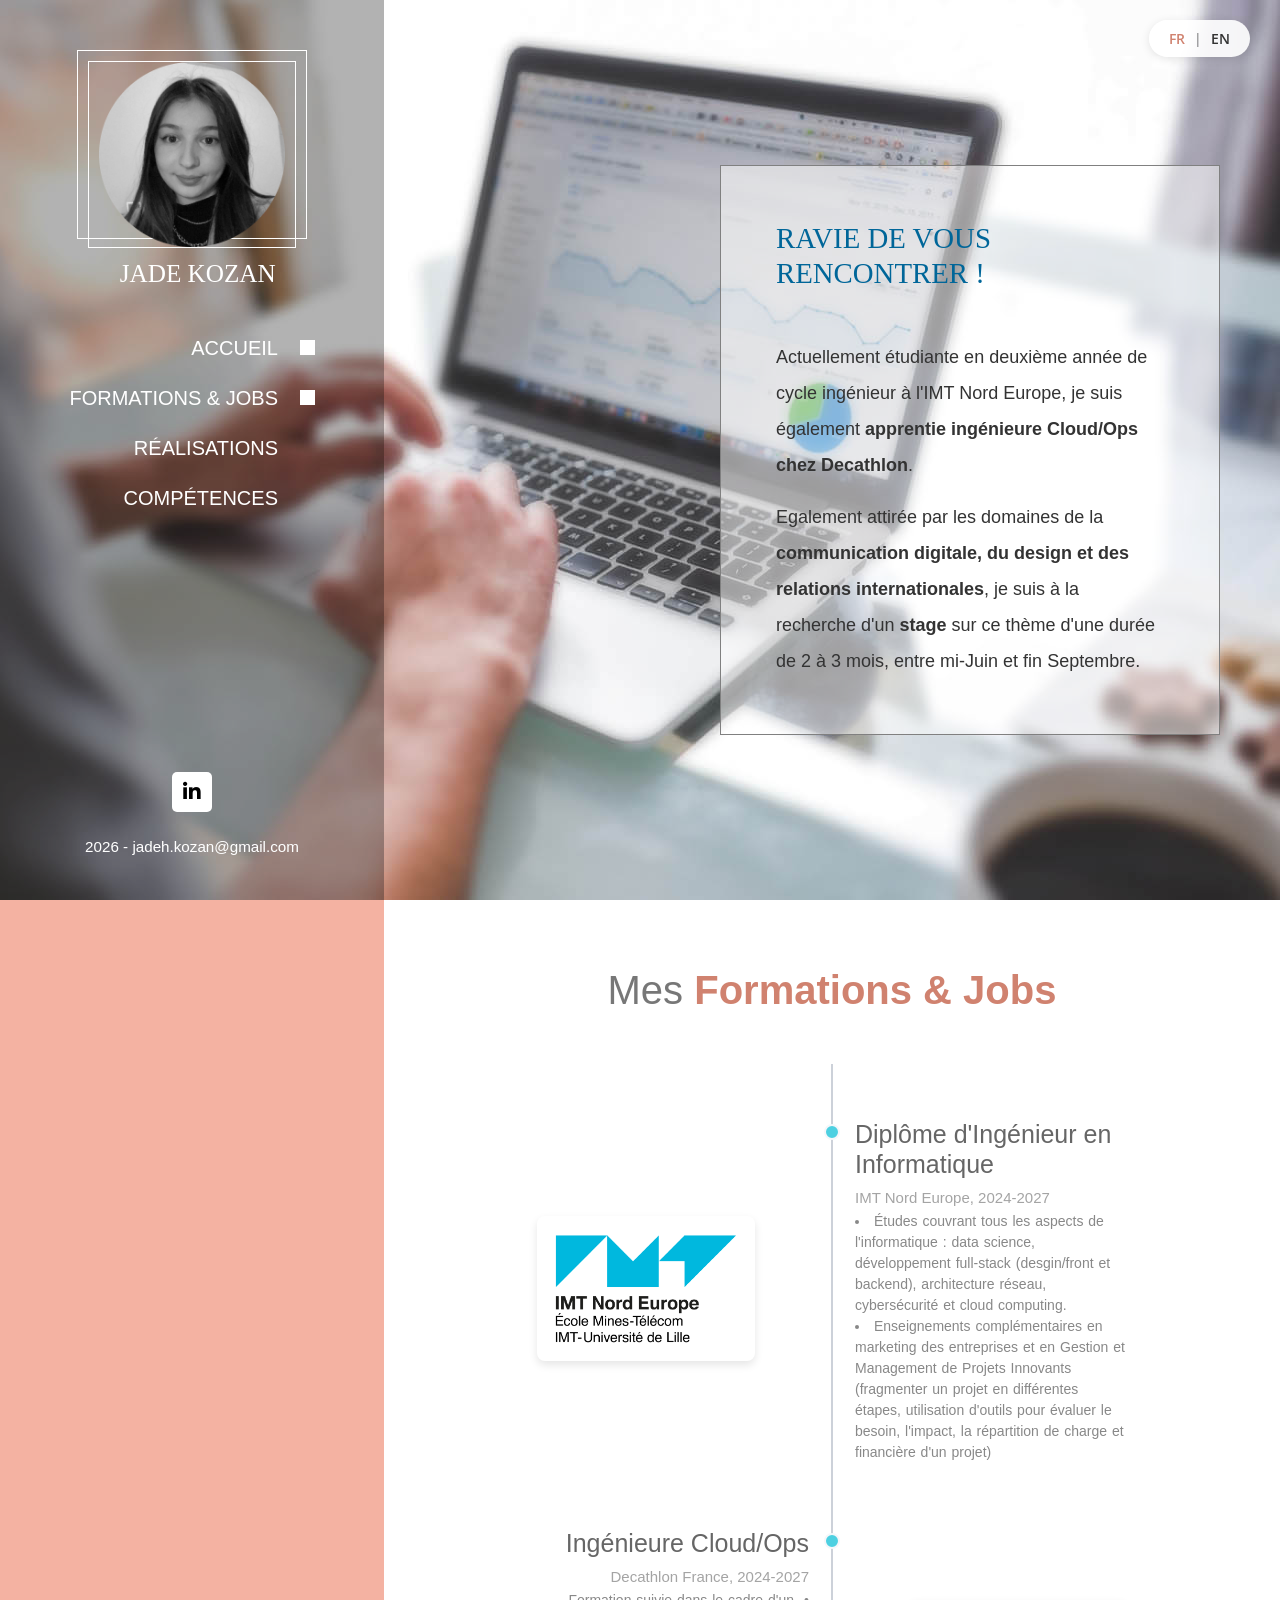
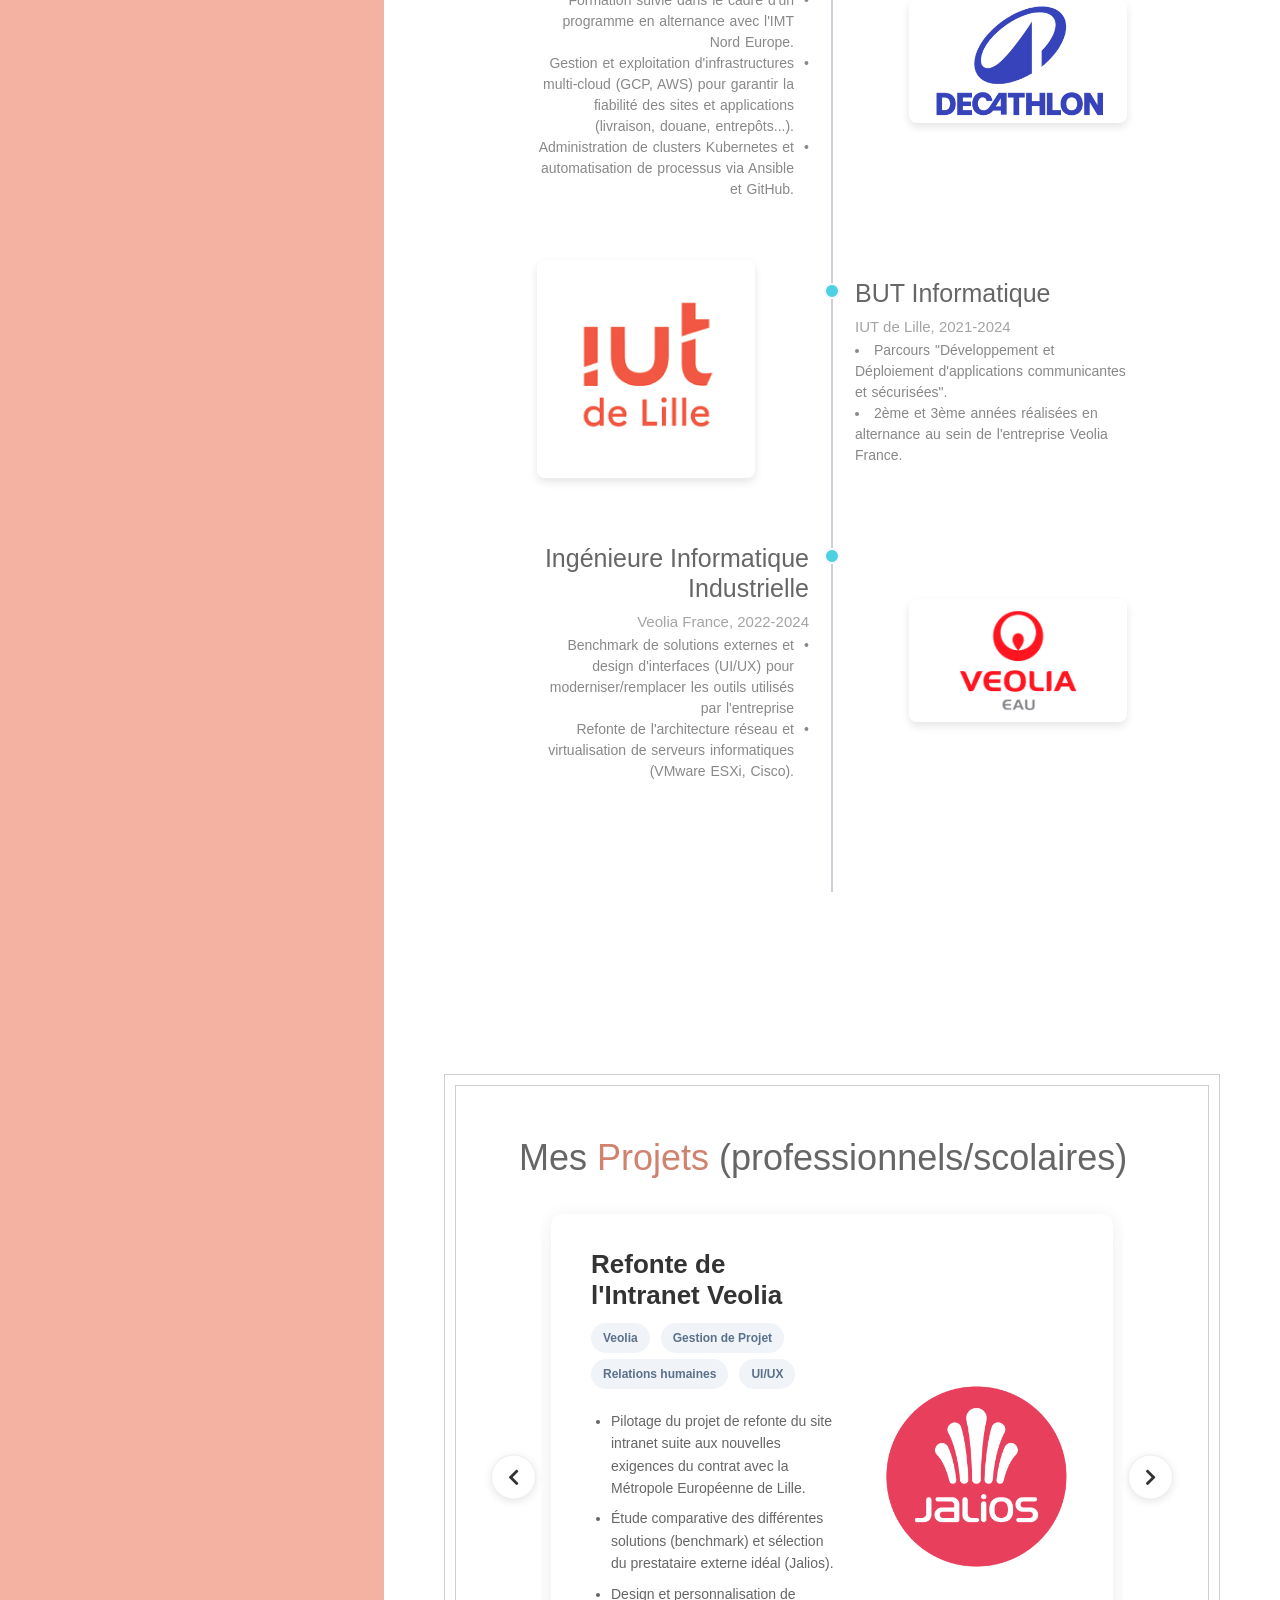
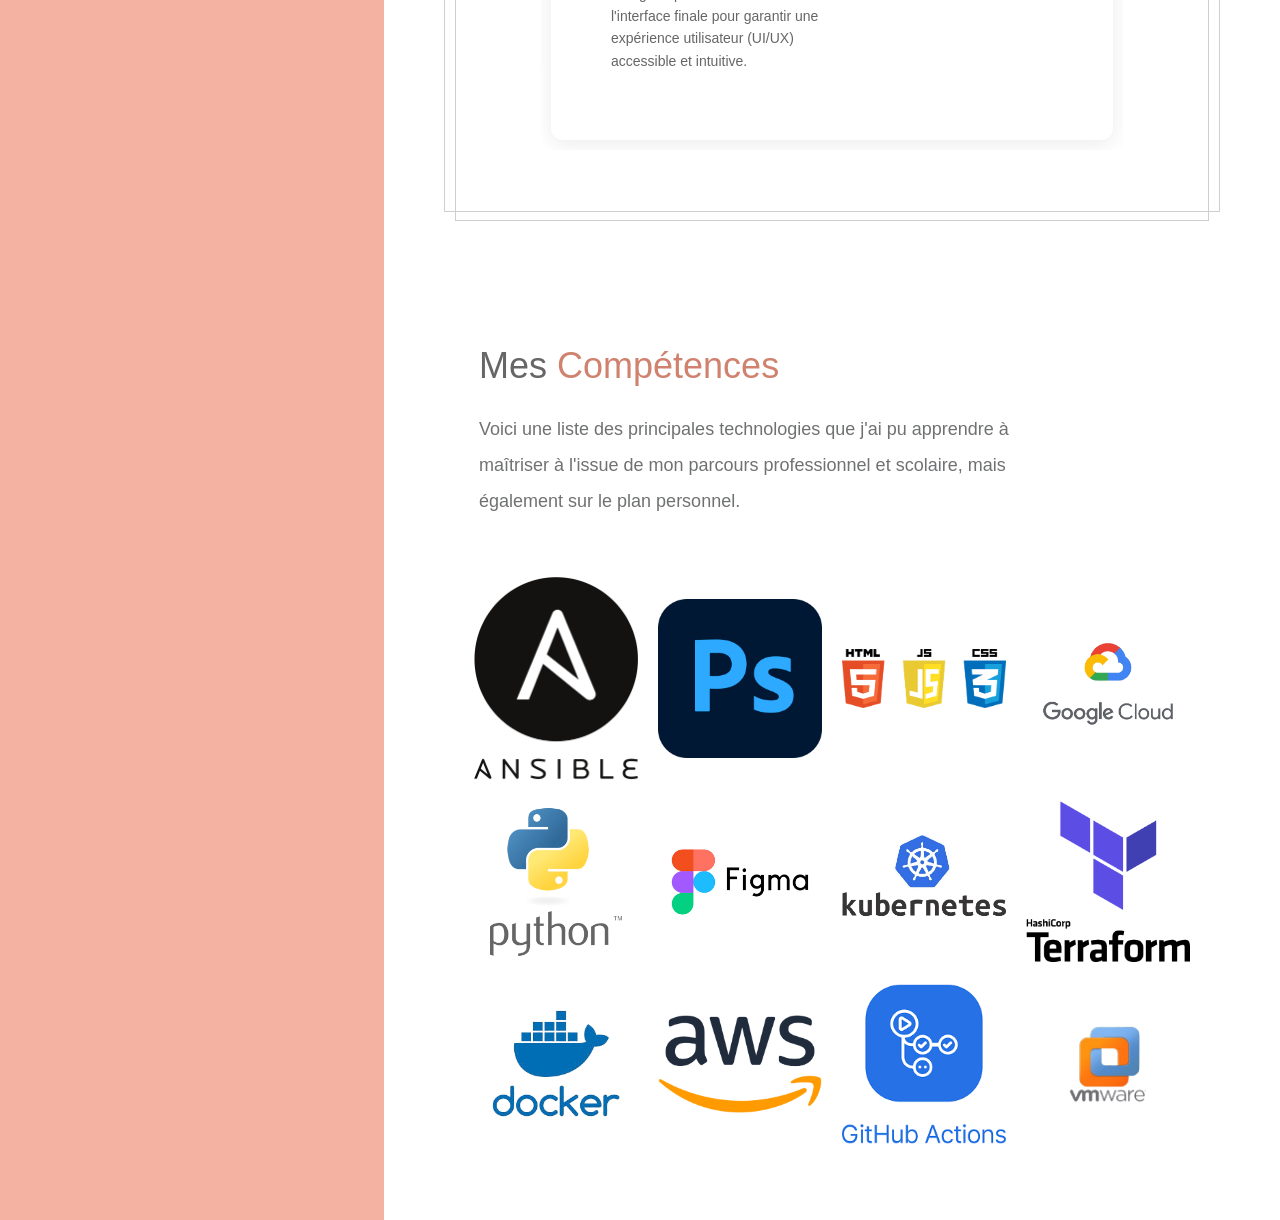
==== commit ab0184a8: "enlever liens" ====
--- a/index.html
+++ b/index.html
@@ -355,64 +355,52 @@
                       
                       <div class="row tm-clients-images">
                         <div class="col-xl-3 col-lg-6 col-md-4 col-sm-6 tm-img-wrap">
-                          <a href="https://docs.ansible.com/" target="_blank">
                             <img src="img/ansible.png" alt="Ansible" class="img-fluid tm-client-img"/>
                           </a>                          
                         </div>
                         <div class="col-xl-3 col-lg-6 col-md-4 col-sm-6 tm-img-wrap">
-                          <a href="https://www.openstack.org/" target="_blank">
                             <img src="img/photoshop.png" alt="Photoshop" class="img-fluid tm-client-img" />
                           </a>                          
                         </div>
                         <div class="col-xl-3 col-lg-6 col-md-4 col-sm-6 tm-img-wrap">
-                          <a href="https://azure.microsoft.com/fr-fr" target="_blank">
                             <img src="img/htmlcssjs.png" alt="HTML CSS JS" class="img-fluid tm-client-img" />
                           </a>                          
                         </div>
                         <div class="col-xl-3 col-lg-6 col-md-4 col-sm-6 tm-img-wrap">
-                          <a href="https://doc.ubuntu-fr.org/tutoriel/script_shell" target="_blank">
                             <img src="img/gcp.png" alt="GCP" class="img-fluid tm-client-img" />
                           </a>                          
                         </div>
 
                         <div class="col-xl-3 col-lg-6 col-md-4 col-sm-6 tm-img-wrap">
-                            <a href="https://www.postgresql.org/" target="_blank">
                               <img src="img/python.png" alt="Python" class="img-fluid tm-client-img" />
                             </a>                          
                           </div>
                           <div class="col-xl-3 col-lg-6 col-md-4 col-sm-6 tm-img-wrap">
-                            <a href="https://www.terraform.io/" target="_blank">
                               <img src="img/figma.png" alt="Figma" class="img-fluid tm-client-img" />
                             </a>                          
                           </div>
                           <div class="col-xl-3 col-lg-6 col-md-4 col-sm-6 tm-img-wrap">
-                            <a href="https://openclassrooms.com/fr/courses/19980-apprenez-a-programmer-en-c" target="_blank">
                               <img src="img/kub.png" alt="Kubernetes" class="img-fluid tm-client-img" />
                             </a>                          
                           </div>
                           <div class="col-xl-3 col-lg-6 col-md-4 col-sm-6 tm-img-wrap">
-                            <a href="https://cloud-init.io/" target="_blank">
                               <img src="img/terraform.png" alt="Terraform" class="img-fluid tm-client-img" />
                             </a>                          
                           </div>
 
                           <div class="col-xl-3 col-lg-6 col-md-4 col-sm-6 tm-img-wrap">
-                            <a href="#" target="_blank">
                               <img src="img/docker.png" alt="Nouvelle Compétence 1" class="img-fluid tm-client-img" />
                             </a>                          
                           </div>
                           <div class="col-xl-3 col-lg-6 col-md-4 col-sm-6 tm-img-wrap">
-                            <a href="#" target="_blank">
                               <img src="img/aws.png" alt="Nouvelle Compétence 2" class="img-fluid tm-client-img" />
                             </a>                          
                           </div>
                           <div class="col-xl-3 col-lg-6 col-md-4 col-sm-6 tm-img-wrap">
-                            <a href="#" target="_blank">
                               <img src="img/githubactions.png" alt="Nouvelle Compétence 3" class="img-fluid tm-client-img" />
                             </a>                          
                           </div>
                           <div class="col-xl-3 col-lg-6 col-md-4 col-sm-6 tm-img-wrap">
-                            <a href="#" target="_blank">
                               <img src="img/vmware.png" alt="Nouvelle Compétence 4" class="img-fluid tm-client-img" />
                             </a>                          
                           </div>
